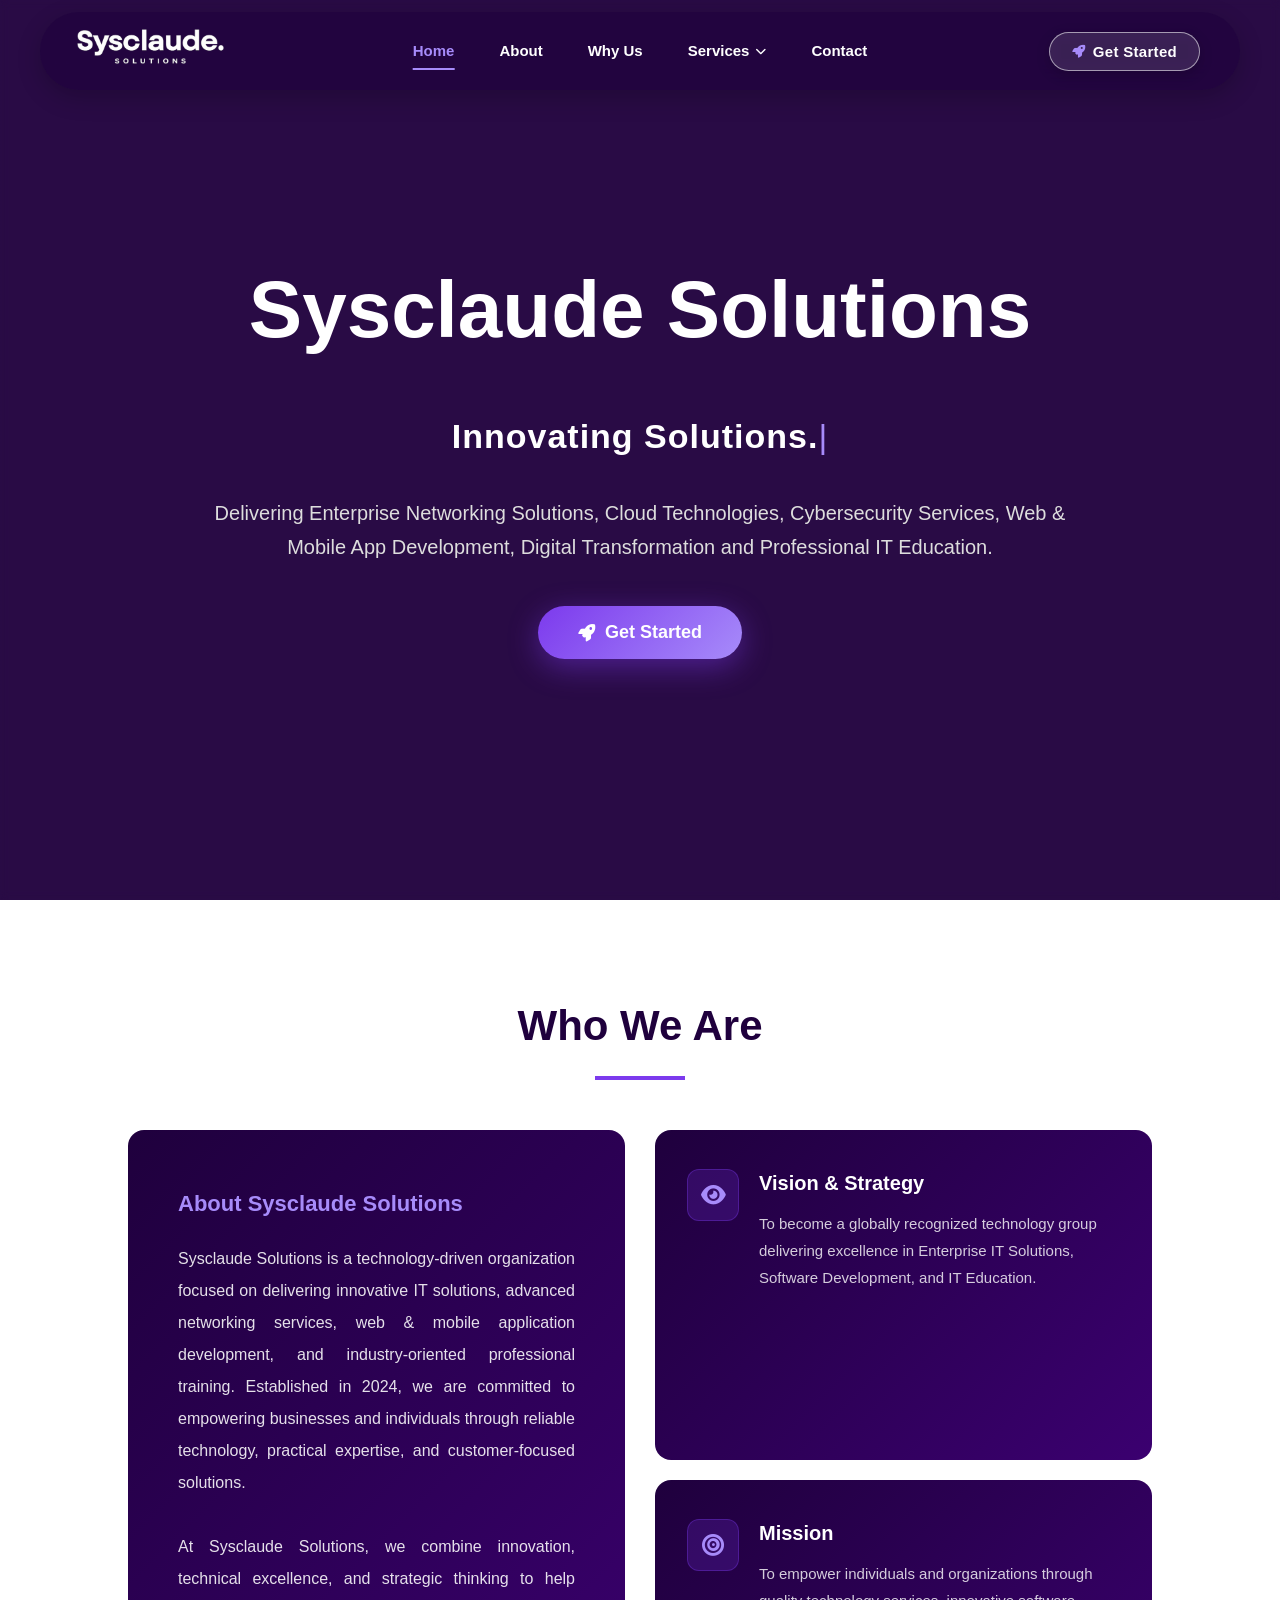
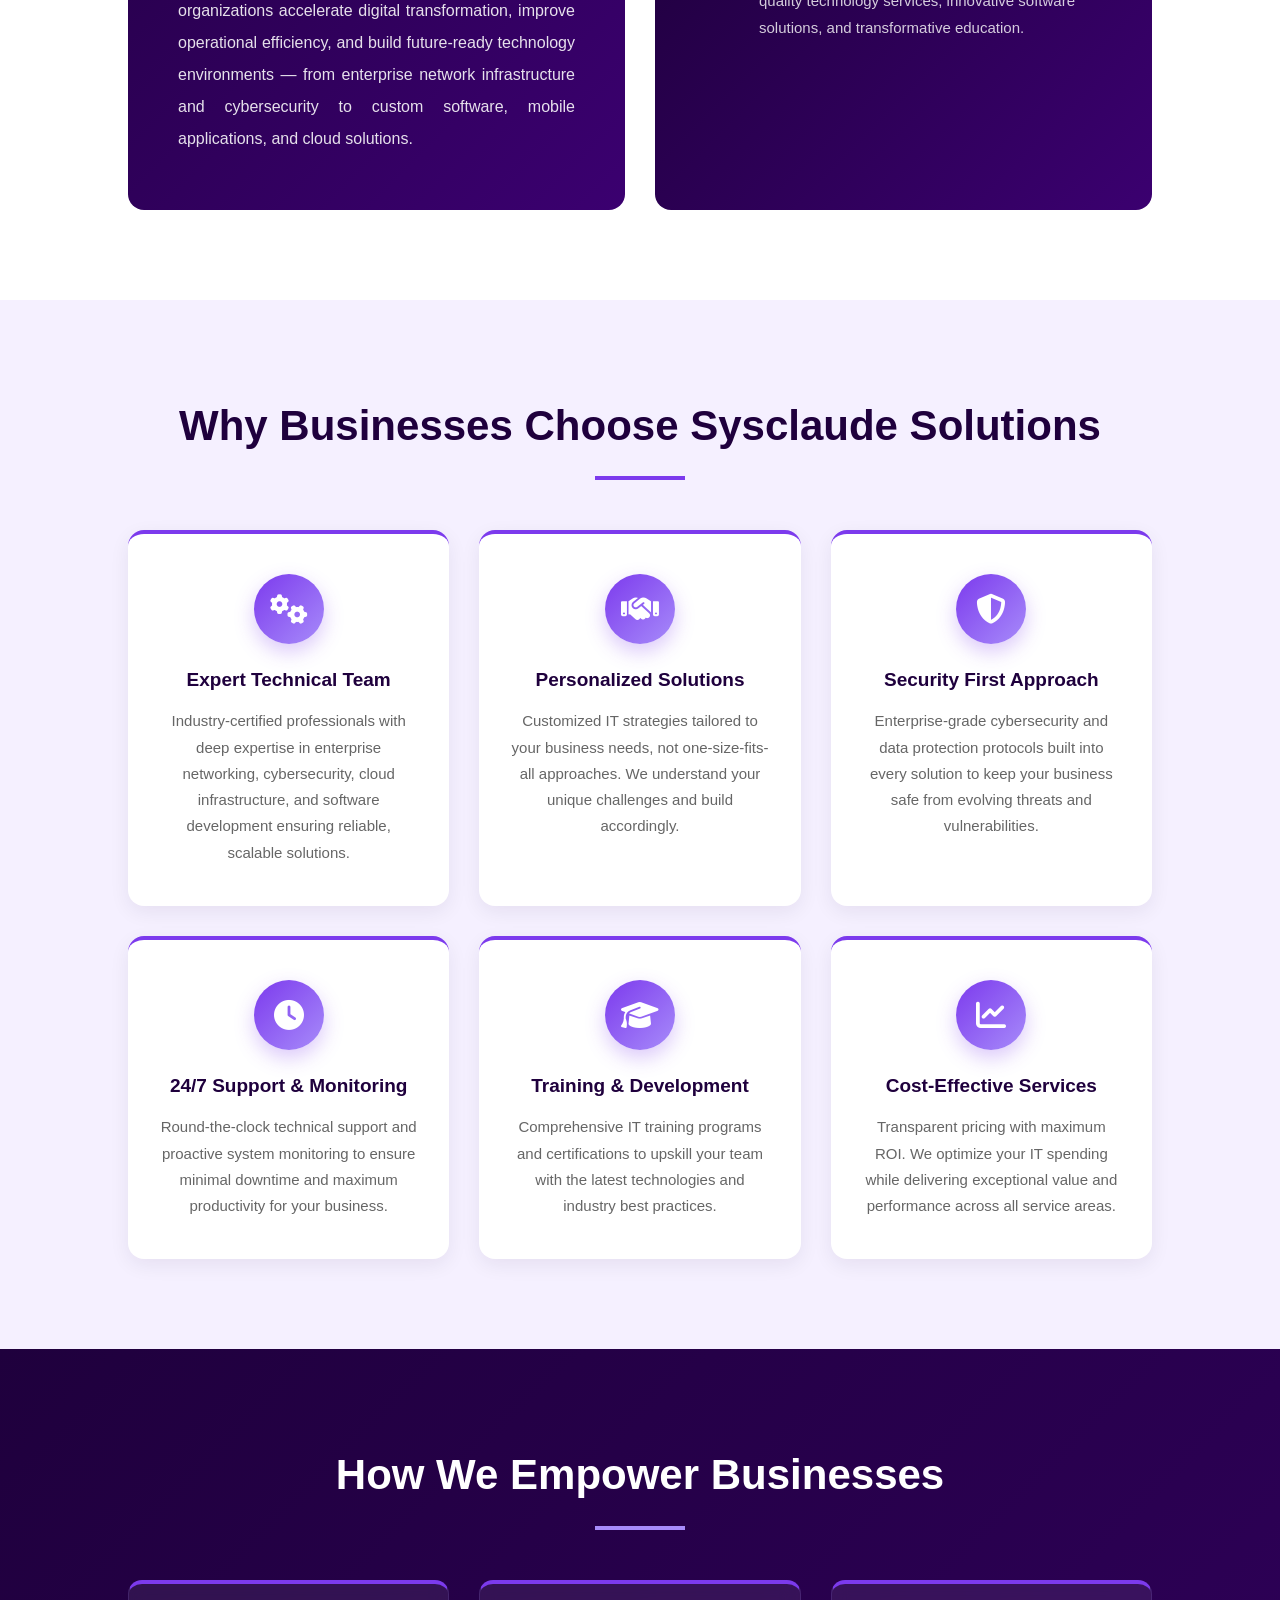
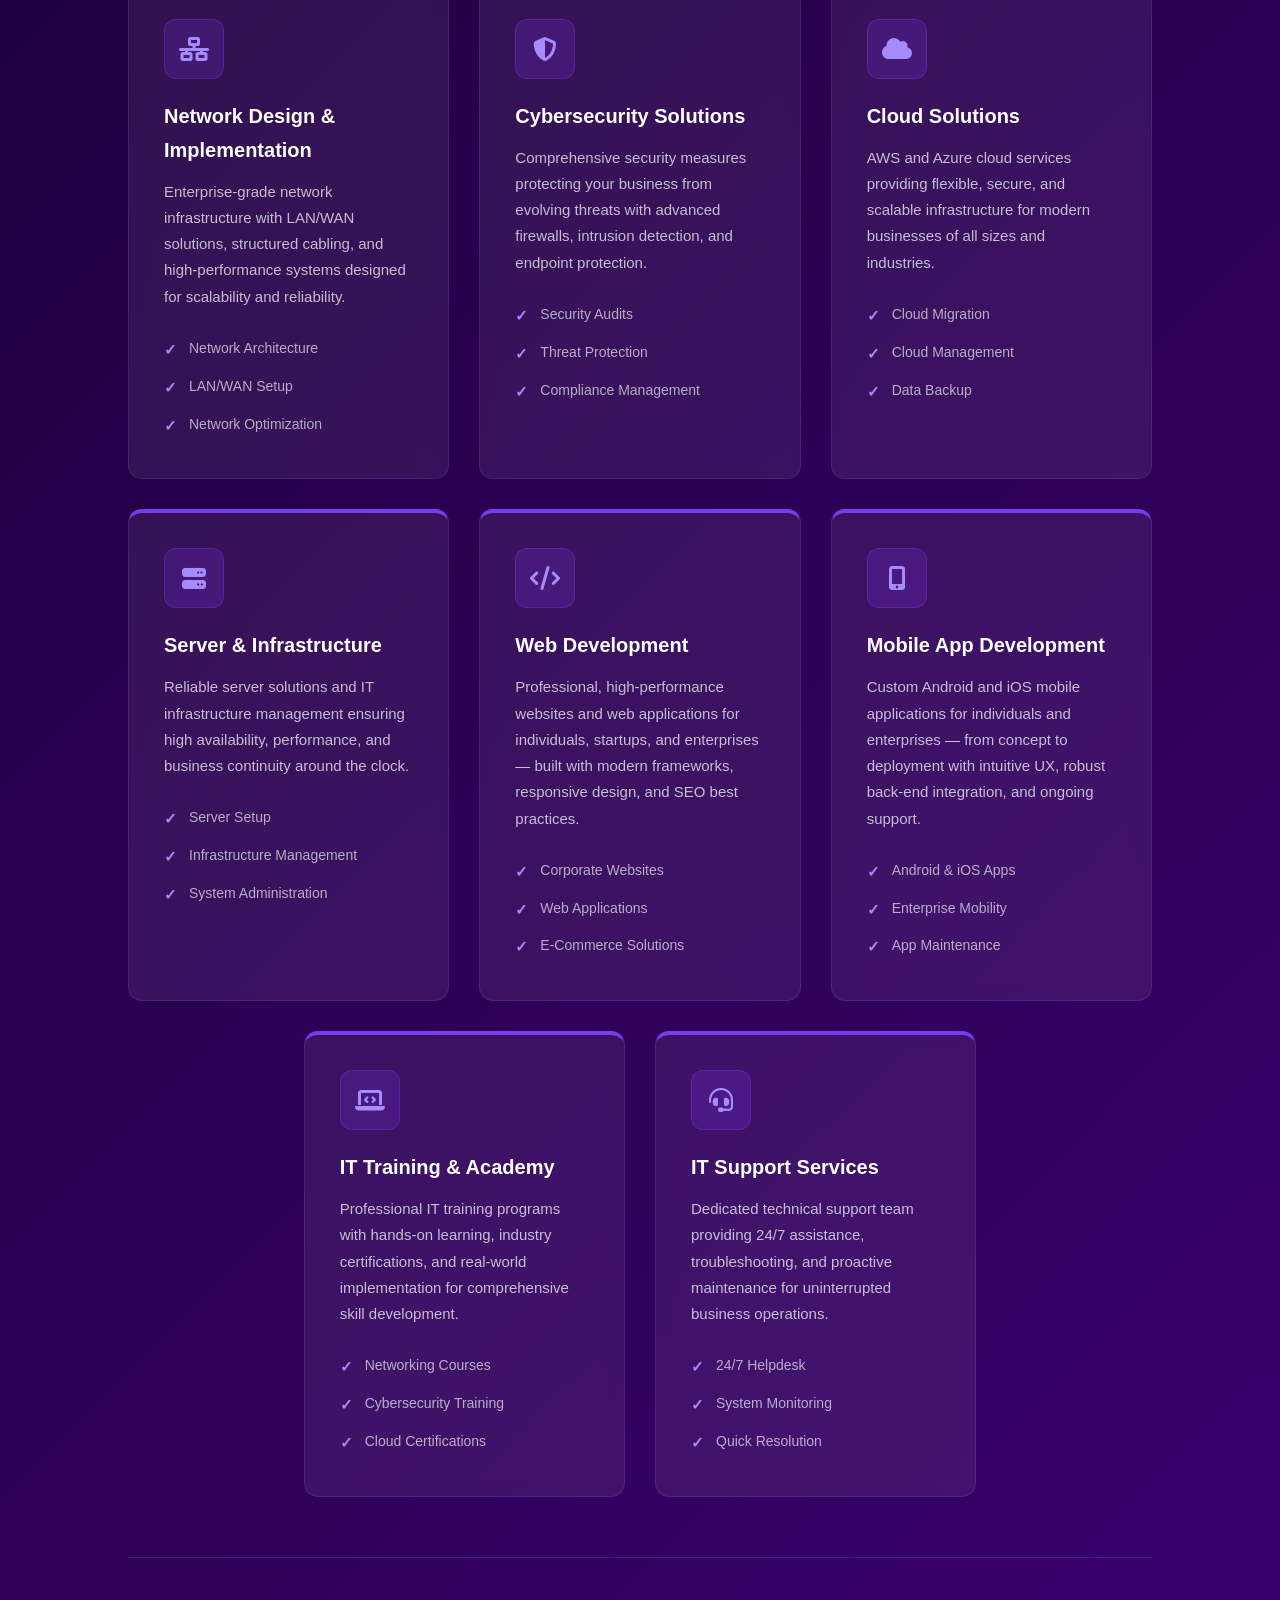
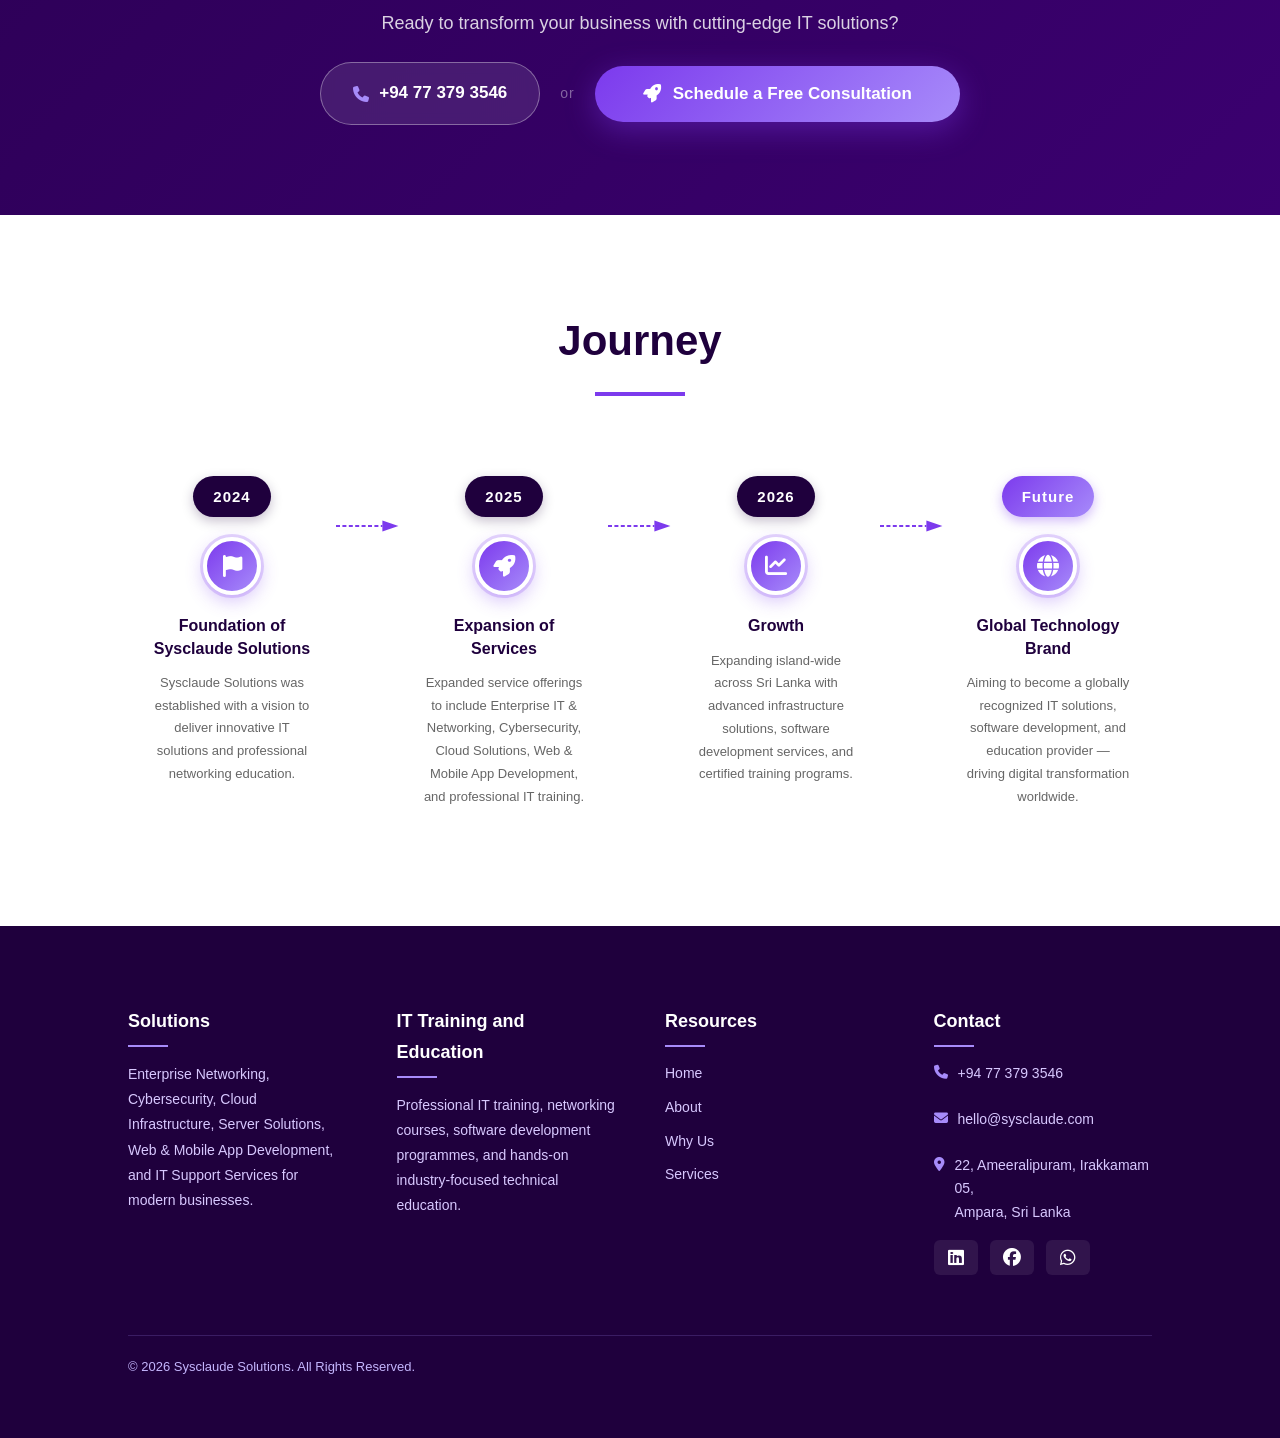
==== index.html @ a4d4eeb6 "Add files via upload" ====
<!DOCTYPE html>
<html lang="en">

<head>
    <title>Sysclaude Solutions | IT Solutions, Networking & Cybersecurity Sri Lanka</title>

    <meta name="description" content="Sysclaude Solutions — Sri Lanka's trusted IT company delivering enterprise networking, cybersecurity, cloud solutions, web & mobile app development, IT infrastructure and professional IT training." />
    <meta name="keywords" content="Sysclaude Solutions, Sysclaude, sysclaude, sysclaude solutions, IT solutions Sri Lanka, networking company Sri Lanka, cybersecurity services Sri Lanka, cloud solutions Sri Lanka, IT training Sri Lanka, web development Sri Lanka, mobile app development Sri Lanka, it support Sri Lanka, Mohammed Azeez Abdul Haathi" />
    <meta name="author" content="Sysclaude Solutions" />
    <meta name="robots" content="index, follow" />
    <link rel="canonical" href="https://www.sysclaude.com/" />

    <!-- Favicon / icons (this is the image shown in Google search & browser tab) -->
    <link rel="icon" type="image/png" sizes="512x512" href="https://www.sysclaude.com/favicon-512.png" />
    <link rel="apple-touch-icon" href="https://www.sysclaude.com/favicon-512.png" />

    <!-- Security headers via meta -->
    <meta http-equiv="X-Content-Type-Options" content="nosniff" />
    <meta http-equiv="Referrer-Policy" content="strict-origin-when-cross-origin" />
    <meta http-equiv="Permissions-Policy" content="camera=(), microphone=(), geolocation=()" />
    <meta http-equiv="Content-Security-Policy" content="default-src 'self'; script-src 'self' 'unsafe-inline' https://cdnjs.cloudflare.com https://cdn.jsdelivr.net https://fonts.googleapis.com; style-src 'self' 'unsafe-inline' https://cdnjs.cloudflare.com https://fonts.googleapis.com https://fonts.gstatic.com; font-src 'self' https://fonts.gstatic.com https://cdnjs.cloudflare.com; img-src 'self' data: https:; media-src 'self'; connect-src 'self' https://api.emailjs.com; " />

    <meta charset="UTF-8">
    <link rel="stylesheet" href="style.css">
    <meta name="viewport" content="width=device-width, initial-scale=1.0">

    <!-- Open Graph / Social sharing -->
    <meta property="og:type" content="website" />
    <meta property="og:url" content="https://www.sysclaude.com/" />
    <meta property="og:title" content="Sysclaude Solutions | IT Solutions, Networking & Cybersecurity" />
    <meta property="og:description" content="Sysclaude Solutions provides enterprise networking, cybersecurity, cloud solutions, web & mobile app development, and professional IT training in Sri Lanka." />
    <meta property="og:image" content="https://www.sysclaude.com/favicon-512.png" />
    <meta property="og:site_name" content="Sysclaude Solutions" />
    <meta property="og:locale" content="en_LK" />

    <!-- Twitter Card -->
    <meta name="twitter:card" content="summary_large_image" />
    <meta name="twitter:title" content="Sysclaude Solutions | IT Solutions Sri Lanka" />
    <meta name="twitter:description" content="Enterprise networking, cybersecurity, cloud, web & mobile app development, and IT training in Sri Lanka." />
    <meta name="twitter:image" content="https://www.sysclaude.com/favicon-512.png" />

    <!-- Structured Data: Organization -->
    <script type="application/ld+json">
    {
        "@context": "https://schema.org",
        "@type": "Organization",
        "name": "Sysclaude Solutions",
        "alternateName": ["Sysclaude", "sysclaude solutions"],
        "url": "https://www.sysclaude.com",
        "logo": "https://www.sysclaude.com/favicon-512.png",
        "description": "Sysclaude Solutions provides enterprise networking, cybersecurity, cloud solutions, web & mobile app development, IT infrastructure and professional IT training in Sri Lanka.",
        "foundingDate": "2024",
        "founder": {
            "@type": "Person",
            "name": "Mohammed Azeez Abdul Haathi",
            "jobTitle": "Founder & Director"
        },
        "address": {
            "@type": "PostalAddress",
            "streetAddress": "22, Ameeralipuram, Irakkamam 05",
            "addressLocality": "Ampara",
            "addressCountry": "LK"
        },
        "contactPoint": {
            "@type": "ContactPoint",
            "telephone": "+94-77-379-3546",
            "contactType": "customer service",
            "availableLanguage": ["English", "Tamil"]
        },
        "sameAs": [
            "https://www.linkedin.com/company/sysclaude-solutions",
            "https://www.facebook.com/sysclaudesolutions"
        ],
        "hasOfferCatalog": {
            "@type": "OfferCatalog",
            "name": "IT Services",
            "itemListElement": [
                {"@type": "Offer", "itemOffered": {"@type": "Service", "name": "Network Design & Implementation"}},
                {"@type": "Offer", "itemOffered": {"@type": "Service", "name": "Cybersecurity Solutions"}},
                {"@type": "Offer", "itemOffered": {"@type": "Service", "name": "Cloud Solutions"}},
                {"@type": "Offer", "itemOffered": {"@type": "Service", "name": "Server & Infrastructure"}},
                {"@type": "Offer", "itemOffered": {"@type": "Service", "name": "Web Development"}},
                {"@type": "Offer", "itemOffered": {"@type": "Service", "name": "Mobile App Development"}},
                {"@type": "Offer", "itemOffered": {"@type": "Service", "name": "IT Training & Academy"}},
                {"@type": "Offer", "itemOffered": {"@type": "Service", "name": "IT Support Services"}}
            ]
        }
    }
    </script>

    <!-- Structured Data: WebSite with SearchAction -->
    <script type="application/ld+json">
    {
        "@context": "https://schema.org",
        "@type": "WebSite",
        "name": "Sysclaude Solutions",
        "url": "https://www.sysclaude.com",
        "potentialAction": {
            "@type": "SearchAction",
            "target": "https://www.sysclaude.com/?s={search_term_string}",
            "query-input": "required name=search_term_string"
        }
    }
    </script>

    <!-- Structured Data: LocalBusiness -->
    <script type="application/ld+json">
    {
        "@context": "https://schema.org",
        "@type": "LocalBusiness",
        "name": "Sysclaude Solutions",
        "url": "https://www.sysclaude.com",
        "telephone": "+94773793546",
        "email": "hello@sysclaude.com",
        "address": {
            "@type": "PostalAddress",
            "streetAddress": "22, Ameeralipuram, Irakkamam 05",
            "addressLocality": "Ampara",
            "addressCountry": "LK"
        },
        "openingHours": "Mo-Su 00:00-24:00",
        "priceRange": "$$"
    }
    </script>

    <!-- Font Awesome -->
    <link rel="stylesheet" href="https://cdnjs.cloudflare.com/ajax/libs/font-awesome/6.5.0/css/all.min.css">

    <!-- Google Fonts -->
    <link href="https://fonts.googleapis.com/css2?family=Montserrat:wght@400;600;700;800&family=DM+Sans:wght@400;500;600;700&display=swap" rel="stylesheet">

    <script defer>

        // ================= TYPING EFFECT =================

        const phrases = [
            "Innovating Solutions.",
            "Empowering Futures."
        ];

        let phraseIndex = 0;
        let charIndex   = 0;
        let isDeleting  = false;

        function typeEffect() {
            const target = document.querySelector(".typing-text");
            if (!target) return;
            const currentPhrase = phrases[phraseIndex];
            if (!isDeleting) {
                target.textContent = currentPhrase.substring(0, charIndex + 1);
                charIndex++;
                if (charIndex === currentPhrase.length) {
                    isDeleting = true;
                    setTimeout(typeEffect, 1800);
                    return;
                }
            } else {
                target.textContent = currentPhrase.substring(0, charIndex - 1);
                charIndex--;
                if (charIndex === 0) {
                    isDeleting = false;
                    phraseIndex = (phraseIndex + 1) % phrases.length;
                    setTimeout(typeEffect, 400);
                    return;
                }
            }
            setTimeout(typeEffect, isDeleting ? 55 : 100);
        }

        window.onload = function() {
            typeEffect();
        };

        // ================= HERO BLUR ON SCROLL =================

        let ticking = false;

        window.addEventListener("scroll", function () {
            if (!ticking) {
                window.requestAnimationFrame(() => {
                    const hero = document.querySelector(".hero");
                    if (!hero) return;
                    if (window.scrollY > 60) {
                        hero.classList.add("scrolled");
                    } else {
                        hero.classList.remove("scrolled");
                    }
                    ticking = false;
                });
                ticking = true;
            }
        });

        // ================= PAUSE VIDEO WHEN TAB INACTIVE =================

        document.addEventListener("visibilitychange", () => {
            const video = document.querySelector(".hero-video");
            if (!video) return;
            if (document.hidden) { video.pause(); } else { video.play(); }
        });

        // ================= SCROLL SPY (ACTIVE NAV) =================

        function updateActiveNav() {
            const sections = document.querySelectorAll("section[id]");
            const navLinks = document.querySelectorAll(".nav-center a[href^='#']");
            let scrollPosition = window.scrollY + 150;
            sections.forEach(section => {
                const top    = section.offsetTop;
                const height = section.offsetHeight;
                const id     = section.getAttribute("id");
                if (scrollPosition >= top && scrollPosition < top + height) {
                    navLinks.forEach(link => {
                        link.classList.remove("active");
                        if (link.getAttribute("href") === "#" + id) {
                            link.classList.add("active");
                        }
                    });
                }
            });
        }

        window.addEventListener("scroll", updateActiveNav);
        window.addEventListener("load",   updateActiveNav);

        // ================= SCROLL PROGRESS BAR =================

        window.addEventListener("scroll", () => {
            const scrollTop     = window.scrollY;
            const docHeight     = document.documentElement.scrollHeight - window.innerHeight;
            const scrollPercent = (scrollTop / docHeight) * 100;
            const bar = document.getElementById("scroll-progress");
            if (bar) bar.style.width = scrollPercent + "%";
        });

        // ================= BACK TO TOP BUTTON =================

        window.addEventListener("scroll", () => {
            const btn = document.getElementById("backToTopBtn");
            if (!btn) return;
            if (window.scrollY > 400) {
                btn.classList.add("visible");
            } else {
                btn.classList.remove("visible");
            }
        });

        function scrollToTop() {
            const home = document.getElementById("home");
            if (home) {
                home.scrollIntoView({ behavior: "smooth", block: "start" });
            } else {
                window.scrollTo({ top: 0, behavior: "smooth" });
            }
        }

        // ================= SCROLL ANIMATIONS =================

        document.addEventListener("DOMContentLoaded", () => {
            const observer = new IntersectionObserver((entries, obs) => {
                entries.forEach(entry => {
                    const el = entry.target;
                    if (entry.isIntersecting) {
                        el.classList.add("show");
                        obs.unobserve(el);
                    }
                });
            }, { threshold: 0.15 });

            document.querySelectorAll(
                "#about h2, .about-left, .vision-box, #why-choose h2, .why-card, #timeline h2, .timeline-item, #services h2, .service-card, .journey-card, .journey-arrow"
            ).forEach(el => observer.observe(el));
        });

        // ================= DYNAMIC SERVICES (from services.json) =================
        // All services live in ONE file: services.json. This script reads that file
        // and builds BOTH the navigation "Services" dropdown and the cards in the
        // Services section. To add, edit, or remove a service, change services.json
        // (or use the /admin dashboard) — you never need to edit this page again.

        function buildServiceCard(service) {
            const card = document.createElement("div");
            card.className = "service-card";

            const iconWrap = document.createElement("div");
            iconWrap.className = "service-icon";
            const icon = document.createElement("i");
            icon.className = service.icon || "fas fa-cog";
            iconWrap.appendChild(icon);

            const h3 = document.createElement("h3");
            h3.textContent = service.title || "";

            const p = document.createElement("p");
            p.textContent = service.description || "";

            const ul = document.createElement("ul");
            (service.bullets || []).forEach(function (b) {
                const li = document.createElement("li");
                li.textContent = b;
                ul.appendChild(li);
            });

            card.appendChild(iconWrap);
            card.appendChild(h3);
            card.appendChild(p);
            card.appendChild(ul);
            return card;
        }

        function buildDropdownItem(service) {
            const a = document.createElement("a");
            a.href = "#services";
            a.className = "dropdown-item";

            const icon = document.createElement("i");
            icon.className = service.icon || "fas fa-cog";

            a.appendChild(icon);
            a.appendChild(document.createTextNode(" " + (service.title || "")));
            return a;
        }

        // Reveal the dynamically-created service cards on scroll (same effect as the
        // rest of the site). A dedicated observer is used because these cards are
        // created after the page's initial DOMContentLoaded observer has already run.
        function revealServiceCards(cards) {
            const observer = new IntersectionObserver(function (entries, obs) {
                entries.forEach(function (entry) {
                    if (entry.isIntersecting) {
                        entry.target.classList.add("show");
                        obs.unobserve(entry.target);
                    }
                });
            }, { threshold: 0.15 });
            cards.forEach(function (c) { observer.observe(c); });
        }

        async function loadServices() {
            const container = document.getElementById("servicesContainer");
            const dropdown  = document.getElementById("servicesDropdown");

            try {
                const res = await fetch("services.json", { cache: "no-cache" });
                if (!res.ok) throw new Error("HTTP " + res.status);

                const data = await res.json();
                // Accept either a bare array or an object of the form
                // { "services": [...] } (the shape the dashboard manages).
                const services = Array.isArray(data)
                    ? data
                    : (data && Array.isArray(data.services) ? data.services : []);
                if (!services.length) return;

                if (container) {
                    container.innerHTML = "";
                    const cards = [];
                    services.forEach(function (s) {
                        const card = buildServiceCard(s);
                        container.appendChild(card);
                        cards.push(card);
                    });
                    revealServiceCards(cards);
                }

                if (dropdown) {
                    dropdown.innerHTML = "";
                    services.forEach(function (s) {
                        dropdown.appendChild(buildDropdownItem(s));
                    });
                }
            } catch (e) {
                console.error("Could not load services.json:", e);
            }
        }

        if (document.readyState === "loading") {
            document.addEventListener("DOMContentLoaded", loadServices);
        } else {
            loadServices();
        }

        // ================= MOBILE MENU =================

        function toggleMenu() {
            const menu = document.getElementById("mobileNav");
            if (menu) {
                // Just open/close the menu. The "Get Started" button is no longer
                // moved into the hamburger menu, so it does not appear there.
                menu.classList.toggle("mobile-open");
            }
        }

        // ================= JUMP TO SECTION ON NAV LINK CLICK (MOBILE) =================
        // Attaches a click listener to every hamburger-menu in-page (#) link.

        // Absolute distance of an element from the top of the document.
        // Uses offsetTop accumulation, which does NOT depend on the current
        // scroll position. (Reading getBoundingClientRect()/pageYOffset was
        // unreliable in the mobile webview — pageYOffset reported 0 when scrolled,
        // which made every jump collapse to the Home section.)
        function getDocumentTop(el) {
            let top = 0;
            while (el) {
                top += el.offsetTop;
                el = el.offsetParent;
            }
            return top;
        }

        function initMobileNav() {
            const menu = document.getElementById("mobileNav");
            if (!menu) return;

            const anchors = menu.querySelectorAll("a[href^='#']");

            anchors.forEach(function (link) {
                link.addEventListener("click", function (e) {
                    const href = link.getAttribute("href");
                    if (!href || href === "#" || href.charAt(0) !== "#") return;
                    if (window.innerWidth > 768) return;

                    const targetEl = document.getElementById(href.slice(1));
                    if (!targetEl) return;

                    e.preventDefault();

                    // Close the hamburger menu
                    menu.classList.remove("mobile-open");

                    // Absolute position of the section, offset for the fixed header.
                    const headerEl = document.querySelector("header");
                    const offset   = (headerEl ? headerEl.offsetHeight : 80) + 12;
                    const y = Math.max(0, getDocumentTop(targetEl) - offset);

                    // Jump DIRECTLY to the section — no scroll animation.
                    // Assigning .scrollTop is an instant property write that is NOT
                    // affected by the global "scroll-behavior: smooth" rule. We set
                    // it on every possible scroll root so it works no matter which
                    // element the webview treats as the page scroller.
                    if (document.scrollingElement) { document.scrollingElement.scrollTop = y; }
                    document.documentElement.scrollTop = y;
                    document.body.scrollTop = y;
                });
            });
        }

        if (document.readyState === "loading") {
            document.addEventListener("DOMContentLoaded", initMobileNav);
        } else {
            initMobileNav();
        }

        // ================= JUMP TO SECTION FROM FOOTER "RESOURCES" LINKS (MOBILE) =================
        // Separate, self-contained handler for the contact-section Resources links
        // (Home / About / Why Us / Services). Uses the same reliable direct-jump as
        // the hamburger menu so all four work in the mobile webview. Does NOT touch
        // the hamburger menu logic. Only the in-page (#) links inside #contact are
        // affected — the phone, email and social links use tel:/mailto:/https: and
        // are left alone. Desktop keeps its native behavior.

        function initFooterNav() {
            const links = document.querySelectorAll("#contact a[href^='#']");

            links.forEach(function (link) {
                link.addEventListener("click", function (e) {
                    const href = link.getAttribute("href");
                    if (!href || href === "#" || href.charAt(0) !== "#") return;
                    if (window.innerWidth > 768) return;

                    const targetEl = document.getElementById(href.slice(1));
                    if (!targetEl) return;

                    e.preventDefault();

                    const headerEl = document.querySelector("header");
                    const offset   = (headerEl ? headerEl.offsetHeight : 80) + 12;
                    const y = Math.max(0, getDocumentTop(targetEl) - offset);

                    if (document.scrollingElement) { document.scrollingElement.scrollTop = y; }
                    document.documentElement.scrollTop = y;
                    document.body.scrollTop = y;
                });
            });
        }

        if (document.readyState === "loading") {
            document.addEventListener("DOMContentLoaded", initFooterNav);
        } else {
            initFooterNav();
        }

        // ================= BASIC CONTENT PROTECTION =================

        document.addEventListener("contextmenu", function (e) { e.preventDefault(); });
        document.addEventListener("dragstart",   function (e) { e.preventDefault(); });

        document.addEventListener("keydown", function (e) {
            if (e.ctrlKey && (e.key === "u" || e.key === "s" || e.key === "p")) {
                e.preventDefault();
            }
            if (e.key === "F12") { e.preventDefault(); }
        });

        // ================= GET STARTED =================

        function openGetStarted() {
            window.location.href = "consultation.html";
        }

    </script>

</head>

<body>

    <div id="scroll-progress"></div>

    <!-- BACK TO TOP BUTTON -->
    <button id="backToTopBtn" class="back-to-top" onclick="scrollToTop()" aria-label="Back to top">
        <i class="fas fa-chevron-up"></i>
    </button>

    <header>
        <div class="header-inner">
            <!-- LOGO -->
            <div class="brand">
                <a href="#home">
                    <img src="sysclaude-logo.png" alt="Sysclaude Solutions Logo" class="company-logo">
                </a>
            </div>

            <!-- MOBILE MENU BUTTON -->
            <button class="menu-toggle" onclick="toggleMenu()" aria-label="Open navigation menu">
                <i class="fas fa-bars"></i>
            </button>

            <!-- NAVIGATION -->
            <nav class="nav-center" id="mobileNav" aria-label="Main navigation">
                <a href="#home">Home</a>
                <a href="#about">About</a>
                <a href="#why-choose">Why Us</a>
                <!-- SERVICES NAV ITEM WITH DROPDOWN -->
                <div class="nav-services-wrapper">
                    <a href="#services" class="nav-services-link">
                        Services <i class="fas fa-chevron-down nav-services-chevron"></i>
                    </a>
                    <div class="services-dropdown" id="servicesDropdown">
                        <!-- Service links are generated automatically from services.json -->
                    </div>
                </div>
                <a href="#contact">Contact</a>
            </nav>

            <!-- DESKTOP GET STARTED BUTTON -->
            <div class="nav-right">
                <button class="get-started-cta" onclick="openGetStarted()">
                    <i class="fas fa-rocket"></i>
                    Get Started
                </button>
            </div>
        </div>
    </header>

    <!-- HERO -->
    <section id="home" class="hero">
        <video autoplay muted loop playsinline preload="auto" class="hero-video" aria-hidden="true">
            <source src="Home-BG-Video.mp4" type="video/mp4">
        </video>

        <div class="hero-content">
            <h1>
                <span class="brand-title">Sysclaude Solutions</span>
            </h1>

            <h2 class="tagline">
                <span class="typing-text"></span>
            </h2>

            <p>
                Delivering Enterprise Networking Solutions, Cloud Technologies, Cybersecurity Services,
                Web &amp; Mobile App Development, Digital Transformation and Professional IT Education.
            </p>

            <button class="hero-get-started-btn" onclick="openGetStarted()">
                <i class="fas fa-rocket"></i>
                Get Started
                <span class="btn-shine"></span>
            </button>
        </div>
    </section>

    <!-- ABOUT + VISION/MISSION -->
    <section id="about">
        <h2>Who We Are</h2>

        <div class="about-vision-grid">
            <!-- LEFT: About -->
            <div class="about-left">
                <h3>About Sysclaude Solutions</h3>
                <p>
                    Sysclaude Solutions is a technology-driven organization focused on delivering innovative IT solutions, advanced networking services, web &amp; mobile application development, and industry-oriented professional training. Established in 2024, we are committed to empowering businesses and individuals through reliable technology, practical expertise, and customer-focused solutions.
                    <br><br>
                    At Sysclaude Solutions, we combine innovation, technical excellence, and strategic thinking to help organizations accelerate digital transformation, improve operational efficiency, and build future-ready technology environments — from enterprise network infrastructure and cybersecurity to custom software, mobile applications, and cloud solutions.
                </p>
            </div>

            <!-- RIGHT: Vision & Mission -->
            <div class="about-vision-right">
                <div class="vision-box">
                    <div class="vision-box-icon">
                        <i class="fas fa-eye"></i>
                    </div>
                    <div class="vision-box-text">
                        <h3>Vision &amp; Strategy</h3>
                        <p>To become a globally recognized technology group delivering excellence in Enterprise IT Solutions, Software Development, and IT Education.</p>
                    </div>
                </div>

                <div class="vision-box">
                    <div class="vision-box-icon">
                        <i class="fas fa-bullseye"></i>
                    </div>
                    <div class="vision-box-text">
                        <h3>Mission</h3>
                        <p>To empower individuals and organizations through quality technology services, innovative software solutions, and transformative education.</p>
                    </div>
                </div>
            </div>
        </div>
    </section>

    <!-- WHY CHOOSE US -->
    <section id="why-choose">
        <h2>Why Businesses Choose Sysclaude Solutions</h2>

        <div class="why-grid">
            <div class="why-card">
                <div class="why-icon"><i class="fas fa-cogs"></i></div>
                <h3>Expert Technical Team</h3>
                <p>Industry-certified professionals with deep expertise in enterprise networking, cybersecurity, cloud infrastructure, and software development ensuring reliable, scalable solutions.</p>
            </div>

            <div class="why-card">
                <div class="why-icon"><i class="fas fa-handshake"></i></div>
                <h3>Personalized Solutions</h3>
                <p>Customized IT strategies tailored to your business needs, not one-size-fits-all approaches. We understand your unique challenges and build accordingly.</p>
            </div>

            <div class="why-card">
                <div class="why-icon"><i class="fas fa-shield-alt"></i></div>
                <h3>Security First Approach</h3>
                <p>Enterprise-grade cybersecurity and data protection protocols built into every solution to keep your business safe from evolving threats and vulnerabilities.</p>
            </div>

            <div class="why-card">
                <div class="why-icon"><i class="fas fa-clock"></i></div>
                <h3>24/7 Support &amp; Monitoring</h3>
                <p>Round-the-clock technical support and proactive system monitoring to ensure minimal downtime and maximum productivity for your business.</p>
            </div>

            <div class="why-card">
                <div class="why-icon"><i class="fas fa-graduation-cap"></i></div>
                <h3>Training &amp; Development</h3>
                <p>Comprehensive IT training programs and certifications to upskill your team with the latest technologies and industry best practices.</p>
            </div>

            <div class="why-card">
                <div class="why-icon"><i class="fas fa-chart-line"></i></div>
                <h3>Cost-Effective Services</h3>
                <p>Transparent pricing with maximum ROI. We optimize your IT spending while delivering exceptional value and performance across all service areas.</p>
            </div>
        </div>
    </section>

    <!-- SERVICES -->
    <section id="services">
        <h2>How We Empower Businesses</h2>

        <!-- Service cards are generated automatically from services.json -->
        <div class="services-container" id="servicesContainer"></div>

        <div class="services-cta-wrap">
            <p class="services-cta-text">Ready to transform your business with cutting-edge IT solutions?</p>
            <div class="services-cta-contact">
                <a href="tel:+94773793546" class="services-phone-link">
                    <i class="fas fa-phone"></i>
                    +94 77 379 3546
                </a>
                <span class="services-cta-divider">or</span>
                <button class="services-get-started-btn" onclick="openGetStarted()">
                    <i class="fas fa-rocket"></i>
                    Schedule a Free Consultation
                </button>
            </div>
        </div>
    </section>

    <!-- JOURNEY / TIMELINE -->
    <section id="timeline">
        <h2>Journey</h2>

        <div class="journey-wrapper">
            <div class="journey-grid">
                <div class="journey-card" data-year="2024">
                    <div class="journey-year-badge">2024</div>
                    <div class="journey-icon"><i class="fas fa-flag"></i></div>
                    <h3>Foundation of Sysclaude Solutions</h3>
                    <p>Sysclaude Solutions was established with a vision to deliver innovative IT solutions and professional networking education.</p>
                </div>

                <div class="journey-arrow">
                    <svg viewBox="0 0 80 24" xmlns="http://www.w3.org/2000/svg" preserveAspectRatio="xMidYMid meet">
                        <line x1="0" y1="12" x2="58" y2="12" stroke="#7c3aed" stroke-width="2.5" stroke-dasharray="5,3"/>
                        <polygon points="58,5 78,12 58,19" fill="#7c3aed"/>
                    </svg>
                </div>

                <div class="journey-card" data-year="2025">
                    <div class="journey-year-badge">2025</div>
                    <div class="journey-icon"><i class="fas fa-rocket"></i></div>
                    <h3>Expansion of Services</h3>
                    <p>Expanded service offerings to include Enterprise IT &amp; Networking, Cybersecurity, Cloud Solutions, Web &amp; Mobile App Development, and professional IT training.</p>
                </div>

                <div class="journey-arrow">
                    <svg viewBox="0 0 80 24" xmlns="http://www.w3.org/2000/svg" preserveAspectRatio="xMidYMid meet">
                        <line x1="0" y1="12" x2="58" y2="12" stroke="#7c3aed" stroke-width="2.5" stroke-dasharray="5,3"/>
                        <polygon points="58,5 78,12 58,19" fill="#7c3aed"/>
                    </svg>
                </div>

                <div class="journey-card" data-year="2026">
                    <div class="journey-year-badge">2026</div>
                    <div class="journey-icon"><i class="fas fa-chart-line"></i></div>
                    <h3>Growth</h3>
                    <p>Expanding island-wide across Sri Lanka with advanced infrastructure solutions, software development services, and certified training programs.</p>
                </div>

                <div class="journey-arrow">
                    <svg viewBox="0 0 80 24" xmlns="http://www.w3.org/2000/svg" preserveAspectRatio="xMidYMid meet">
                        <line x1="0" y1="12" x2="58" y2="12" stroke="#7c3aed" stroke-width="2.5" stroke-dasharray="5,3"/>
                        <polygon points="58,5 78,12 58,19" fill="#7c3aed"/>
                    </svg>
                </div>

                <div class="journey-card" data-year="future">
                    <div class="journey-year-badge future">Future</div>
                    <div class="journey-icon"><i class="fas fa-globe"></i></div>
                    <h3>Global Technology Brand</h3>
                    <p>Aiming to become a globally recognized IT solutions, software development, and education provider — driving digital transformation worldwide.</p>
                </div>
            </div>
        </div>
    </section>

    <!-- CONTACT -->
    <section id="contact">
        <div class="contact-grid">
            <div class="contact-col">
                <h3>Solutions</h3>
                <p>
                    Enterprise Networking, Cybersecurity, Cloud Infrastructure,
                    Server Solutions, Web &amp; Mobile App Development, and IT Support Services for modern businesses.
                </p>
            </div>

            <div class="contact-col">
                <h3>IT Training and Education</h3>
                <p>
                    Professional IT training, networking courses, software development programmes, and hands-on industry-focused technical education.
                </p>
            </div>

            <div class="contact-col">
                <h3>Resources</h3>
                <a href="#home">Home</a>
                <a href="#about">About</a>
                <a href="#why-choose">Why Us</a>
                <a href="#services">Services</a>
            </div>

            <div class="contact-col">
                <h3>Contact</h3>

                <div class="contact-item">
                    <i class="fas fa-phone"></i>
                    <a href="tel:+94773793546">+94 77 379 3546</a>
                </div>

                <div class="contact-item">
                    <i class="fas fa-envelope"></i>
                    <a href="mailto:hello@sysclaude.com">hello@sysclaude.com</a>
                </div>

                <div class="contact-item">
                    <i class="fas fa-location-dot"></i>
                    <span>22, Ameeralipuram, Irakkamam 05, <br> Ampara, Sri Lanka</span>
                </div>

                <div class="social-icons">
                    <a href="https://www.linkedin.com/company/sysclaude-solutions" target="_blank" rel="noopener noreferrer" aria-label="LinkedIn">
                        <i class="fab fa-linkedin"></i>
                    </a>
                    <a href="https://www.facebook.com/sysclaudesolutions" target="_blank" rel="noopener noreferrer" aria-label="Facebook">
                        <i class="fab fa-facebook"></i>
                    </a>
                    <a href="https://wa.me/94773793546" target="_blank" rel="noopener noreferrer" aria-label="WhatsApp">
                        <i class="fab fa-whatsapp"></i>
                    </a>
                </div>
            </div>
        </div>

        <div class="footer-bottom">
            <p>© 2026 Sysclaude Solutions. All Rights Reserved.</p>
            <div></div>
        </div>
    </section>

</body>

</html>
---- style.css ----
/* ================= COLOR VARIABLES ================= */
:root {
    --brand-deep:    #1f003d;
    --brand-mid:     #3b0070;
    --brand-accent:  #7c3aed;
    --brand-light:   #a78bfa;
    --brand-pale:    #ede9fe;
    --white:         #ffffff;
    --text-dark:     #1a0a2e;
    --text-muted:    #6b5f7a;
}

*{
    margin:0;
    padding:0;
    box-sizing:border-box;
    scroll-behavior:smooth;
}

body{
    font-family:'Segoe UI',sans-serif;
    background:#ffffff;
    color:#333;
    line-height:1.7;
}

html, body{
    height:100%;
}

/* ================= HEADER ================= */

header{
    position: fixed;
    top: 0;
    left: 0;
    width: 100%;
    display: flex;
    justify-content: center;
    padding: 12px 40px;
    background: transparent;
    box-shadow: none;
    z-index: 999;
}

.header-inner{
    width: 100%;
    max-width: 1400px;
    display: flex;
    align-items: center;
    justify-content: space-between;
    padding: 8px 25px;
    border-radius: 60px;
    background: rgba(31, 0, 61, 0.60);
    backdrop-filter: blur(12px);
    -webkit-backdrop-filter: blur(12px);
    box-shadow: 0 8px 25px rgba(0,0,0,0.20);
    position: relative;
}

.consultation-page header{
    background: transparent;
}

.consultation-page .header-inner{
    background: rgba(31, 0, 61, 0.92);
}

.company-logo{
    height: 54px;
    width: auto;
    transition: transform 0.3s ease;
}

.company-logo:hover{
    transform: scale(1.08);
}

/* Remove the blue tap-highlight box / focus outline on the logo and hamburger
   icon when tapped. The zoom (:active) effect is kept. */
.brand a,
.company-logo,
.menu-toggle{
    -webkit-tap-highlight-color: transparent;
    -webkit-touch-callout: none;
}

.brand a:focus,
.brand a:focus-visible,
.menu-toggle:focus,
.menu-toggle:focus-visible{
    outline: none;
}

.nav-center{
    position: absolute;
    left: 50%;
    transform: translateX(-50%);
    display: flex;
    align-items: center;
    gap: 45px;
}

.nav-right{
    margin-left: auto;
    padding-right: 15px;
}

.nav-center a,
.nav-right a{
    color: white;
    text-decoration: none;
    font-weight: 600;
    font-size: 15px;
    position: relative;
    transition: all 0.3s ease;
}

.nav-center a:hover,
.nav-right a:hover{
    color: var(--brand-light);
    transform: scale(1.15);
}

.nav-center a::after,
.nav-right a::after{
    content:'';
    position:absolute;
    left:0;
    bottom:-6px;
    width:0%;
    height:2px;
    background: var(--brand-light);
    transition:0.3s ease;
}

.nav-center a:hover::after,
.nav-right a:hover::after{
    width:100%;
}

/* ================= GET STARTED BUTTON (HEADER) ================= */

.get-started-cta{
    display: flex;
    align-items: center;
    gap: 8px;
    padding: 10px 22px;
    background: rgba(255, 255, 255, 0.12);
    color: #ffffff;
    border: 1.5px solid rgba(255, 255, 255, 0.55);
    border-radius: 30px;
    font-weight: 700;
    font-size: 15px;
    cursor: pointer;
    box-shadow: 0 4px 14px rgba(0, 0, 0, 0.18);
    transition: all 0.3s ease;
    font-family: inherit;
    position: relative;
    overflow: hidden;
    backdrop-filter: blur(6px);
    -webkit-backdrop-filter: blur(6px);
    letter-spacing: 0.3px;
}

.get-started-cta i{
    font-size: 13px;
    color: var(--brand-light);
    transition: color 0.3s ease;
}

.get-started-cta:hover{
    background: rgba(255, 255, 255, 0.22);
    border-color: rgba(255, 255, 255, 0.9);
    transform: translateY(-2px);
    box-shadow: 0 8px 22px rgba(0, 0, 0, 0.25);
    color: #ffffff;
}

.get-started-cta:hover i{
    color: #c4b5fd;
}

/* ================= SERVICES DROPDOWN (DESKTOP) ================= */

.nav-services-wrapper{
    position: relative;
    display: flex;
    align-items: center;
}

.nav-services-link{
    display: flex;
    align-items: center;
    gap: 6px;
    cursor: pointer;
}

.nav-services-chevron{
    font-size: 11px;
    transition: transform 0.3s ease;
    color: white;
}

.nav-services-wrapper:hover .nav-services-chevron{
    transform: rotate(180deg);
    color: var(--brand-light);
}

.services-dropdown{
    position: absolute;
    top: calc(100% + 8px);
    left: 50%;
    transform: translateX(-50%) translateY(-8px);
    background: rgba(15, 0, 35, 0.97);
    backdrop-filter: blur(16px);
    -webkit-backdrop-filter: blur(16px);
    border-radius: 16px;
    padding: 10px 8px;
    min-width: 260px;
    box-shadow: 0 20px 50px rgba(0,0,0,0.4);
    border: 1px solid rgba(167,139,250,0.15);
    opacity: 0;
    visibility: hidden;
    pointer-events: none;
    transition: opacity 0.22s ease, transform 0.22s ease, visibility 0.22s ease;
    z-index: 1000;
}

.nav-services-wrapper::after{
    content: '';
    position: absolute;
    top: 100%;
    left: -20px;
    right: -20px;
    height: 20px;
    background: transparent;
    display: block;
}

.services-dropdown::before{
    content: '';
    position: absolute;
    top: -7px;
    left: 50%;
    transform: translateX(-50%);
    width: 0;
    height: 0;
    border-left: 7px solid transparent;
    border-right: 7px solid transparent;
    border-bottom: 7px solid rgba(15, 0, 35, 0.97);
}

.nav-services-wrapper:hover .services-dropdown{
    opacity: 1;
    visibility: visible;
    pointer-events: auto;
    transform: translateX(-50%) translateY(0);
}

.dropdown-item{
    display: flex !important;
    align-items: center;
    gap: 12px;
    padding: 11px 16px !important;
    color: rgba(255,255,255,0.85) !important;
    text-decoration: none;
    font-size: 14px !important;
    font-weight: 500 !important;
    border-radius: 10px;
    transition: all 0.2s ease !important;
    white-space: nowrap;
    transform: none !important;
}

.dropdown-item i{
    width: 18px;
    text-align: center;
    color: var(--brand-accent);
    font-size: 15px;
    flex-shrink: 0;
}

.dropdown-item:hover{
    background: rgba(124, 58, 237, 0.18) !important;
    color: var(--brand-light) !important;
    transform: translateX(4px) !important;
}

.dropdown-item:hover i{
    color: var(--brand-light);
}

.dropdown-item::after{
    display: none !important;
}

@media (max-width: 768px) {
    .nav-services-wrapper{
        width: 100%;
        justify-content: center;
        flex-direction: column;
    }
    .services-dropdown{
        display: none !important;
    }
    .nav-services-chevron{
        display: none;
    }
    .nav-services-link{
        justify-content: center;
        width: 100%;
    }
}

/* ================= HERO ================= */

.hero{
    position:relative;
    overflow:hidden;
    min-height:100vh;
    height:100vh;
    display:flex;
    flex-direction:column;
    justify-content:center;
    align-items:center;
    text-align:center;
    background: linear-gradient(rgba(31,0,61,0.90), rgba(31,0,61,0.90));
    color:white;
    padding:50px;
}

.hero-content{
    display:flex;
    flex-direction:column;
    align-items:center;
    gap:10px;
    position:relative;
    z-index:2;
}

.hero h1{
    font-size:80px;
    color:white;
}

.brand-title{
    color: #ffffff;
    font-weight:900;
}

.tagline{
    font-size: 34px;
    font-weight: 800;
    color: #ffffff;
    font-family: 'Montserrat', sans-serif;
    letter-spacing: 1px;
    margin: 20px 0;
    text-align: center;
    min-height: 50px;
    display: flex;
    align-items: center;
    justify-content: center;
}

.tagline::after{
    display: none !important;
}

.typing-text::after{
    content: "|";
    animation: blink 0.7s infinite;
    color: var(--brand-light);
    font-weight: 300;
}

@keyframes blink{
    50%{ opacity:0; }
}

.typing-text{
    font-family: 'Montserrat', sans-serif;
    font-weight: 800;
    color: #ffffff;
    display: inline-block;
    min-height: 40px;
}

.hero p{
    max-width:900px;
    font-size:20px;
    color:#ddd;
}

/* ---- Hero Get Started Button ---- */

.hero-get-started-btn{
    margin-top: 32px;
    display: inline-flex;
    align-items: center;
    gap: 10px;
    padding: 16px 40px;
    background: linear-gradient(135deg, var(--brand-accent), var(--brand-light));
    color: #ffffff;
    border: none;
    border-radius: 50px;
    font-size: 18px;
    font-weight: 700;
    font-family: inherit;
    cursor: pointer;
    box-shadow: 0 8px 30px rgba(124,58,237,0.45);
    position: relative;
    overflow: hidden;
    transition: transform 0.3s ease, box-shadow 0.3s ease;
    animation: fadeUp 1s ease forwards;
    animation-delay: 1.5s;
    opacity: 0;
    z-index: 2;
}

.hero-get-started-btn:hover{
    transform: translateY(-4px) scale(1.04);
    box-shadow: 0 15px 40px rgba(124,58,237,0.6);
}

.hero-get-started-btn i{
    font-size: 17px;
}

.btn-shine{
    position: absolute;
    top: 0;
    left: -75%;
    width: 50%;
    height: 100%;
    background: linear-gradient(120deg, transparent 0%, rgba(255,255,255,0.25) 50%, transparent 100%);
    transform: skewX(-20deg);
    transition: left 0.5s ease;
    pointer-events: none;
}

.hero-get-started-btn:hover .btn-shine{
    left: 130%;
}

.hero-video{
    position:absolute;
    inset:0;
    width:100%;
    height:100%;
    object-fit:cover;
    transform: scale(1.05);
    filter: brightness(0.9);
    z-index:0;
    transition: transform 0.8s cubic-bezier(0.25, 1, 0.5, 1),
                filter 0.8s cubic-bezier(0.25, 1, 0.5, 1);
}

.hero.scrolled .hero-video{
    filter: blur(3px) brightness(0.4);
    transform: scale(1.12);
}

.hero::after{
    content:"";
    position:absolute;
    inset:0;
    background: rgba(31, 0, 61, 0.55);
    backdrop-filter: blur(4px);
    -webkit-backdrop-filter: blur(8px);
    z-index:1;
}

.hero-content{
    transition: transform 0.8s ease, opacity 0.8s ease;
    will-change: transform, opacity;
}

.hero.scrolled .hero-content{
    opacity: 0.35;
    transform: translateY(-40px);
}

.hero-fallback{
    position:absolute;
    inset:0;
    width:100%;
    height:100%;
    object-fit:cover;
    z-index:0;
    display:none;
}

@media (prefers-reduced-motion: reduce){
    .hero-video{ display:none; }
    .hero-fallback{ display:block; }
}

.hero-content h1,
.hero-content h2,
.hero-content p{
    opacity: 0;
    transform: translateY(30px);
}

.hero-content h1{
    animation: fadeUp 1s ease forwards;
}

.hero-content h2{
    animation: fadeUp 1s ease forwards;
    animation-delay: 0.5s;
}

.hero-content p{
    animation: fadeUp 1s ease forwards;
    animation-delay: 1s;
}

@keyframes fadeUp{
    from{ opacity: 0; transform: translateY(30px); }
    to{ opacity: 1; transform: translateY(0); }
}

/* ================= SECTIONS (SHARED) ================= */

section{
    padding: 90px 10%;
}

h2{
    text-align:center;
    font-size:42px;
    color: var(--brand-deep);
    margin-bottom:50px;
}

h2::after{
    content:'';
    display:block;
    width:90px;
    height:4px;
    background: var(--brand-accent);
    margin:15px auto;
}

/* ================= SHARED SCROLL ANIMATION BASE STATES ================= */

#about h2,
#why-choose h2,
#services h2,
#timeline h2{
    opacity: 0;
    transform: translateY(-40px);
    transition: opacity 0.8s ease, transform 0.8s ease;
}

#about h2.show,
#why-choose h2.show,
#services h2.show,
#timeline h2.show{
    opacity: 1;
    transform: translateY(0);
}

/* ================= ABOUT + VISION COMBINED SECTION ================= */

#about{
    background: #ffffff;
}

.about-vision-grid{
    display: grid;
    grid-template-columns: 1fr 1fr;
    gap: 30px;
    max-width: 1300px;
    margin: 0 auto;
    align-items: stretch;
}

.about-left{
    background: linear-gradient(135deg, var(--brand-deep) 0%, var(--brand-mid) 100%);
    padding: 55px 50px;
    border-radius: 16px;
    color: #fff;
    display: flex;
    flex-direction: column;
    justify-content: center;
    opacity: 0;
    transform: translateY(40px);
    transition: opacity 0.9s ease, transform 0.9s ease;
}

.about-left.show{
    opacity: 1;
    transform: translateY(0);
}

.about-left h3{
    font-size: 22px;
    color: var(--brand-light);
    margin-bottom: 20px;
    font-weight: 700;
}

.about-left p{
    font-size: 16px;
    line-height: 2;
    color: rgba(255,255,255,0.88);
    text-align: justify;
}

.about-vision-right{
    display: flex;
    flex-direction: column;
    gap: 20px;
}

.about-vision-right .vision-box{
    flex: 1;
    background: linear-gradient(135deg, var(--brand-deep) 0%, var(--brand-mid) 100%);
    border-radius: 16px;
    padding: 36px 32px;
    display: flex;
    align-items: flex-start;
    gap: 20px;
    color: #fff;
    opacity: 0;
    transition: background 0.3s ease;
}

.about-vision-right .vision-box:nth-child(1){
    transform: translateX(50px);
    transition: opacity 0.9s ease 0.15s, transform 0.9s cubic-bezier(0.25,1,0.5,1) 0.15s;
}

.about-vision-right .vision-box:nth-child(2){
    transform: translateX(50px);
    transition: opacity 0.9s ease 0.3s, transform 0.9s cubic-bezier(0.25,1,0.5,1) 0.3s;
}

.about-vision-right .vision-box.show{
    opacity: 1;
    transform: translateX(0);
}

.about-vision-right .vision-box:hover{
    background: linear-gradient(135deg, #2a0050 0%, #4a0090 100%);
}

.vision-box-icon{
    width: 52px;
    height: 52px;
    min-width: 52px;
    background: rgba(124,58,237,0.2);
    border-radius: 12px;
    display: flex;
    align-items: center;
    justify-content: center;
    font-size: 22px;
    color: var(--brand-light);
    border: 1px solid rgba(124,58,237,0.35);
    transition: all 0.3s ease;
    margin-top: 3px;
}

.vision-box:hover .vision-box-icon{
    background: var(--brand-accent);
    color: #ffffff;
    border-color: var(--brand-accent);
}

.vision-box-text h3{
    font-size: 20px;
    color: #ffffff;
    margin-bottom: 10px;
    font-weight: 700;
}

.vision-box-text p{
    color: rgba(255,255,255,0.80);
    line-height: 1.8;
    font-size: 15px;
}

@media(max-width: 900px){
    .about-vision-grid{
        grid-template-columns: 1fr;
    }
    .about-left{
        padding: 35px 28px;
    }
    .about-left p{ text-align: left; }
    .about-vision-right .vision-box:nth-child(1),
    .about-vision-right .vision-box:nth-child(2){
        transform: translateY(30px);
    }
    .about-vision-right .vision-box.show{
        transform: translateY(0);
    }
}

@media(max-width: 600px){
    .about-left{ padding: 28px 20px; }
    .about-vision-right .vision-box{ padding: 26px 20px; }
}

/* ================= WHY CHOOSE US SECTION ================= */

#why-choose{
    background: #f5f0ff;
}

.why-grid{
    display: grid;
    grid-template-columns: repeat(auto-fit, minmax(290px, 1fr));
    gap: 30px;
    max-width: 1200px;
    margin: 0 auto;
}

.why-card{
    background: #ffffff;
    padding: 40px 30px;
    border-radius: 16px;
    box-shadow: 0 6px 20px rgba(31,0,61,0.07);
    text-align: center;
    border-top: 4px solid var(--brand-accent);
    opacity: 0;
    transform: translateY(50px);
    transition: opacity 0.7s ease, transform 0.7s ease, box-shadow 0.4s ease;
}

.why-card.show{
    opacity: 1;
    transform: translateY(0);
}

.why-card:nth-child(1){ transition-delay: 0.05s; }
.why-card:nth-child(2){ transition-delay: 0.15s; }
.why-card:nth-child(3){ transition-delay: 0.25s; }
.why-card:nth-child(4){ transition-delay: 0.05s; }
.why-card:nth-child(5){ transition-delay: 0.15s; }
.why-card:nth-child(6){ transition-delay: 0.25s; }

.why-icon{
    width: 70px;
    height: 70px;
    background: linear-gradient(135deg, var(--brand-accent), var(--brand-light));
    border-radius: 50%;
    display: flex;
    align-items: center;
    justify-content: center;
    margin: 0 auto 20px;
    font-size: 30px;
    color: white;
    box-shadow: 0 8px 20px rgba(124,58,237,0.28);
    transition: transform 0.4s ease;
}

.why-card h3{
    font-size: 19px;
    color: var(--brand-deep);
    margin-bottom: 12px;
    font-weight: 700;
}

.why-card p{
    font-size: 15px;
    color: #666;
    line-height: 1.75;
}

.why-card:hover{
    transform: translateY(-12px);
    box-shadow: 0 18px 40px rgba(124,58,237,0.13);
}

.why-card:hover .why-icon{
    transform: scale(1.1) rotate(5deg);
}

/* ================= SERVICES SECTION ================= */

#services{
    background: linear-gradient(135deg, var(--brand-deep) 0%, var(--brand-mid) 100%);
    position: relative;
    color: #fff;
}

#services h2{
    color: #ffffff;
}

#services h2::after{
    background: var(--brand-light);
}

/* 3-column flex layout with centered last row */
.services-container{
    display: flex;
    flex-wrap: wrap;
    gap: 30px;
    max-width: 1220px;
    margin: 0 auto;
    justify-content: center;
}

.service-card{
    flex: 0 0 calc(33.333% - 20px);
    max-width: 380px;
    min-width: 260px;
    background: rgba(255,255,255,0.07);
    backdrop-filter: blur(8px);
    -webkit-backdrop-filter: blur(8px);
    padding: 35px;
    border-radius: 14px;
    border: 1px solid rgba(167,139,250,0.15);
    border-top: 4px solid var(--brand-accent);
    transition: all 0.4s ease;
    opacity: 0;
    transform: translateY(50px);
}

.service-card.show{
    opacity: 1;
    transform: translateY(0);
}

.service-card:nth-child(1){ transition-delay: 0.05s; }
.service-card:nth-child(2){ transition-delay: 0.15s; }
.service-card:nth-child(3){ transition-delay: 0.25s; }
.service-card:nth-child(4){ transition-delay: 0.05s; }
.service-card:nth-child(5){ transition-delay: 0.15s; }
.service-card:nth-child(6){ transition-delay: 0.25s; }
.service-card:nth-child(7){ transition-delay: 0.05s; }
.service-card:nth-child(8){ transition-delay: 0.15s; }

.service-icon{
    width: 60px;
    height: 60px;
    background: rgba(124,58,237,0.2);
    border-radius: 12px;
    display: flex;
    align-items: center;
    justify-content: center;
    margin-bottom: 20px;
    font-size: 24px;
    color: var(--brand-light);
    border: 1px solid rgba(124,58,237,0.35);
    transition: all 0.4s ease;
}

.service-card h3{
    font-size: 20px;
    color: #ffffff;
    margin-bottom: 12px;
    font-weight: 700;
    transition: color 0.3s ease;
}

.service-card p{
    font-size: 15px;
    color: rgba(255,255,255,0.72);
    line-height: 1.75;
    margin-bottom: 20px;
}

.service-card ul{
    list-style: none;
    margin: 0;
    padding: 0;
}

.service-card li{
    font-size: 14px;
    color: rgba(255,255,255,0.65);
    padding: 7px 0;
    padding-left: 25px;
    position: relative;
}

.service-card li::before{
    content: '✓';
    position: absolute;
    left: 0;
    color: var(--brand-light);
    font-weight: bold;
    font-size: 15px;
}

.service-card:hover{
    transform: translateY(-10px);
    background: rgba(255,255,255,0.12);
    border-color: rgba(167,139,250,0.5);
    box-shadow: 0 20px 40px rgba(0,0,0,0.3);
}

.service-card:hover h3{
    color: var(--brand-light);
}

.service-card:hover .service-icon{
    background: var(--brand-accent);
    color: #ffffff;
    border-color: var(--brand-accent);
    transform: scale(1.1) rotate(5deg);
}

/* ---- Services CTA ---- */

.services-cta-wrap{
    text-align: center;
    margin-top: 60px;
    padding-top: 50px;
    border-top: 1px solid rgba(167,139,250,0.18);
}

.services-cta-text{
    font-size: 18px;
    color: rgba(255,255,255,0.82);
    margin-bottom: 24px;
    font-weight: 500;
}

.services-cta-contact{
    display: flex;
    align-items: center;
    justify-content: center;
    gap: 20px;
    flex-wrap: wrap;
}

.services-phone-link{
    display: inline-flex;
    align-items: center;
    gap: 10px;
    padding: 16px 32px;
    background: rgba(255,255,255,0.10);
    color: #ffffff;
    border: 1.5px solid rgba(255,255,255,0.35);
    border-radius: 50px;
    font-size: 17px;
    font-weight: 700;
    text-decoration: none;
    transition: all 0.3s ease;
    backdrop-filter: blur(6px);
}

.services-phone-link i{
    font-size: 16px;
    color: var(--brand-light);
}

.services-phone-link:hover{
    background: rgba(255,255,255,0.18);
    border-color: rgba(255,255,255,0.75);
    transform: translateY(-3px);
    box-shadow: 0 10px 28px rgba(0,0,0,0.25);
    color: #ffffff;
}

.services-cta-divider{
    color: rgba(255,255,255,0.40);
    font-size: 14px;
    font-weight: 500;
    letter-spacing: 1px;
}

.services-get-started-btn{
    display: inline-flex;
    align-items: center;
    gap: 12px;
    padding: 18px 48px;
    background: linear-gradient(135deg, var(--brand-accent), var(--brand-light));
    color: #ffffff;
    border: none;
    border-radius: 50px;
    font-size: 17px;
    font-weight: 700;
    font-family: inherit;
    cursor: pointer;
    box-shadow: 0 8px 30px rgba(124,58,237,0.4);
    transition: all 0.3s ease;
    position: relative;
    overflow: hidden;
}

.services-get-started-btn:hover{
    transform: translateY(-4px) scale(1.03);
    box-shadow: 0 16px 45px rgba(124,58,237,0.55);
}

.services-get-started-btn i{
    font-size: 18px;
}

/* ================= JOURNEY SECTION ================= */

#timeline{
    background: #ffffff;
    overflow: hidden;
}

.journey-wrapper{
    max-width: 1300px;
    margin: 0 auto;
    overflow-x: auto;
    touch-action: pan-y;
    -webkit-overflow-scrolling: touch;
}

#timeline,
.journey-wrapper,
.journey-grid,
.journey-card,
.journey-year-badge,
.journey-icon,
.journey-arrow,
.journey-card h3,
.journey-card p{
    user-select: none;
    -webkit-user-select: none;
    -moz-user-select: none;
    -ms-user-select: none;
}

.journey-grid{
    display: flex;
    align-items: flex-start;
    gap: 0;
    min-width: 720px;
}

.journey-arrow{
    display: flex;
    align-items: center;
    justify-content: center;
    flex-shrink: 0;
    width: 64px;
    margin-top: 68px;
    opacity: 0;
    transition: opacity 0.6s ease;
}

.journey-arrow.show{
    opacity: 1;
}

.journey-arrow svg{
    width: 64px;
    height: 24px;
    display: block;
    overflow: visible;
}

.journey-card{
    flex: 1;
    background: #ffffff;
    border-radius: 16px;
    padding: 30px 22px 28px;
    text-align: center;
    position: relative;
    z-index: 1;
    opacity: 0;
    transform: translateX(-50px);
    transition: opacity 0.8s ease, transform 0.8s cubic-bezier(0.25,1,0.5,1);
    min-width: 0;
}

.journey-card.show{
    opacity: 1;
    transform: translateX(0);
}

.journey-card:nth-child(1){ transition-delay: 0.05s; }
.journey-card:nth-child(3){ transition-delay: 0.25s; }
.journey-card:nth-child(5){ transition-delay: 0.45s; }
.journey-card:nth-child(7){ transition-delay: 0.65s; }

.journey-arrow:nth-child(2){ transition-delay: 0.18s; }
.journey-arrow:nth-child(4){ transition-delay: 0.38s; }
.journey-arrow:nth-child(6){ transition-delay: 0.58s; }

.journey-year-badge{
    display: inline-block;
    background: var(--brand-deep);
    color: #ffffff;
    font-size: 15px;
    font-weight: 700;
    padding: 8px 20px;
    border-radius: 30px;
    margin-bottom: 20px;
    letter-spacing: 1px;
    box-shadow: 0 4px 12px rgba(31,0,61,0.25);
}

.journey-year-badge.future{
    background: linear-gradient(135deg, var(--brand-accent), var(--brand-light));
    box-shadow: 0 4px 12px rgba(124,58,237,0.35);
}

.journey-icon{
    width: 58px;
    height: 58px;
    background: linear-gradient(135deg, var(--brand-accent), var(--brand-light));
    border-radius: 50%;
    display: flex;
    align-items: center;
    justify-content: center;
    margin: 0 auto 20px;
    font-size: 22px;
    color: #ffffff;
    box-shadow: 0 6px 18px rgba(124,58,237,0.3);
    border: 4px solid #ffffff;
    outline: 3px solid rgba(124,58,237,0.2);
    transition: transform 0.4s ease, box-shadow 0.4s ease;
    position: relative;
    z-index: 2;
}

.journey-card h3{
    font-size: 16px;
    color: var(--brand-deep);
    margin-bottom: 12px;
    font-weight: 700;
    line-height: 1.4;
}

.journey-card p{
    font-size: 13px;
    color: #666;
    line-height: 1.75;
}

.journey-card:hover{
    background: #f5f0ff;
    box-shadow: 0 12px 35px rgba(124,58,237,0.1);
}

.journey-card:hover .journey-icon{
    transform: scale(1.1) rotate(8deg);
    box-shadow: 0 10px 25px rgba(124,58,237,0.4);
}

@media(max-width: 768px){
    .journey-wrapper{
        overflow-x: visible;
        overflow: visible;
        touch-action: auto;
    }

    .journey-grid{
        flex-direction: column;
        min-width: unset;
        gap: 0;
        align-items: stretch;
    }

    .journey-arrow{
        margin: 0 auto;
        width: 24px;
        height: 50px;
        transform: rotate(90deg);
    }

    .journey-arrow svg{
        width: 50px;
        height: 20px;
    }

    .journey-card{
        transform: translateY(30px);
        width: 100%;
    }

    .journey-card.show{
        transform: translateY(0);
    }
}

@media(max-width:1000px) and (min-width:769px){
    .journey-wrapper{
        overflow-x: auto;
        padding-bottom: 10px;
    }
    .journey-grid{
        min-width: 700px;
    }
}

/* ================= CONTACT SECTION ================= */

#contact{
    background: var(--brand-deep);
    color:white;
    padding-top:80px;
    padding-bottom:60px;
    box-sizing:border-box;
}

#contact h2{
    color:white;
    display: none;
}

.contact-grid{
    display: grid;
    grid-template-columns: repeat(4, 1fr);
    gap: 50px;
    color: white;
    max-width: 1300px;
    margin: 0 auto;
}

.contact-col h3{
    font-size: 18px;
    margin-bottom: 15px;
    color: #ffffff;
    position: relative;
}

.contact-col h3::after{
    content:"";
    width: 40px;
    height: 2px;
    background: var(--brand-light);
    display: block;
    margin-top: 8px;
}

.contact-col p{
    font-size: 14px;
    color: #d8c8ff;
    line-height: 1.8;
}

.contact-col a{
    display: block;
    color: #d8c8ff;
    text-decoration: none;
    margin-bottom: 10px;
    font-size: 14px;
    transition: 0.3s;
}

.contact-col a:hover{
    color: var(--brand-light);
    transform: translateX(5px);
}

.contact-item{
    display: flex;
    align-items: flex-start;
    gap: 10px;
    margin-bottom: 12px;
    font-size: 14px;
    color: #d8c8ff;
}

.contact-item i{
    color: var(--brand-light);
    margin-top: 3px;
    flex-shrink: 0;
}

.social-icons{
    margin-top: 15px;
    display: flex;
    gap: 12px;
}

.social-icons a{
    width: 44px;
    height: 35px;
    display: flex;
    align-items: center;
    justify-content: center;
    border-radius: 6px;
    background: rgba(255,255,255,0.08);
    color: white;
    font-size: 18px;
    transition: 0.3s;
}

.social-icons a:hover{
    background: #4267B2;
    transform: translateY(-3px);
    color: white;
}

.social-icons a[aria-label="WhatsApp"]:hover{
    background: #25D366;
}

.social-icons a[aria-label="LinkedIn"]:hover{
    background: #0077b5;
}

.footer-bottom{
    margin-top: 50px;
    padding-top: 20px;
    border-top: 1px solid rgba(167,139,250,0.2);
    display: flex;
    justify-content: space-between;
    flex-wrap: wrap;
    font-size: 13px;
    color: #c4b5fd;
    max-width: 1300px;
    margin-left: auto;
    margin-right: auto;
}

.footer-bottom a{
    color: #c4b5fd;
    margin-left: 15px;
    text-decoration: none;
}

.footer-bottom a:hover{
    color: var(--brand-light);
}

@media(max-width: 900px){
    .contact-grid{ grid-template-columns: 1fr 1fr; }
}

@media(max-width: 600px){
    .contact-grid{
        grid-template-columns: 1fr;
        gap: 20px;
    }
    .footer-bottom{
        flex-direction: column;
        gap: 10px;
        text-align: center;
        margin-top: 30px;
        padding-top: 15px;
        justify-content: center;
    }
}

/* ================= SCROLL PROGRESS BAR ================= */

#scroll-progress{
    position: fixed;
    top: 0;
    left: 0;
    height: 3px;
    width: 0%;
    background: linear-gradient(90deg, var(--brand-accent), var(--brand-light));
    z-index: 9999;
    transition: width 0.1s ease;
}

/* ================= BACK TO TOP BUTTON ================= */

.back-to-top{
    position: fixed;
    bottom: 32px;
    right: 32px;
    width: 48px;
    height: 48px;
    border-radius: 50%;
    background: linear-gradient(135deg, var(--brand-accent), var(--brand-light));
    color: #ffffff;
    border: none;
    cursor: pointer;
    font-size: 18px;
    display: flex;
    align-items: center;
    justify-content: center;
    box-shadow: 0 6px 20px rgba(124,58,237,0.45);
    z-index: 998;
    opacity: 0;
    transform: translateY(20px) scale(0.85);
    pointer-events: none;
    transition: opacity 0.35s ease, transform 0.35s ease, box-shadow 0.3s ease;
}

.back-to-top.visible{
    opacity: 1;
    transform: translateY(0) scale(1);
    pointer-events: auto;
}

.back-to-top:hover{
    transform: translateY(-4px) scale(1.08);
    box-shadow: 0 12px 30px rgba(124,58,237,0.6);
}

@media(max-width: 768px){
    .back-to-top{
        bottom: 20px;
        right: 20px;
        width: 42px;
        height: 42px;
        font-size: 15px;
    }
}

/* ================= ACTIVE NAV HIGHLIGHT ================= */

.nav-center a.active,
.nav-right a.active{
    color: var(--brand-light);
}

.nav-center a.active::after,
.nav-right a.active::after{
    width: 100%;
}

/* ================= HAMBURGER MENU ================= */

.menu-toggle{
    display:none;
    background:none;
    border:none;
    color:white;
    font-size:28px;
    cursor:pointer;
    transition: transform 0.2s ease, opacity 0.2s ease;
}

/* ================= MOBILE RESPONSIVE ================= */

@media (max-width: 768px) {

    html, body{
        overflow-x:hidden;
        width:100%;
    }

    section{
        padding: 60px 5% !important;
    }

    header{
        padding:10px 15px;
    }

    .header-inner{
        flex-direction:row;
        justify-content:space-between;
        align-items:center;
        padding:12px 18px;
        border-radius:50px;
    }

    .company-logo{
        height:55px !important;
    }

    .menu-toggle{
        display:block;
    }

    /* Tap / press feedback for logo and hamburger on touch devices */
    .company-logo:active{
        transform: scale(0.92);
        opacity: 0.85;
    }

    .menu-toggle:active{
        transform: scale(0.88);
        opacity: 0.7;
    }

    .nav-right{
        display: block;
        width: 100%;
        text-align: center;
        margin-top: 20px;
    }

    .nav-right .get-started-cta{
        display: inline-flex;
        justify-content: center;
    }

    .nav-center{
        position:absolute;
        top:80px;
        left:0;
        right:0;
        transform:none;
        display:none;
        flex-direction:column;
        gap:18px;
        padding:25px;
        background: rgba(31,0,61,0.97);
        backdrop-filter:blur(15px);
        border-radius:20px;
        margin:0 15px;
        box-shadow:0 10px 30px rgba(0,0,0,0.25);
        z-index: 1000;
    }

    .nav-center.mobile-open{
        display:flex;
    }

    .nav-center a{
        font-size:18px;
        text-align:center;
        cursor: pointer;
        pointer-events: auto;
        display: block;
        width: 100%;
        padding: 4px 0;
    }

    .hero h1{
        font-size: 42px !important;
        line-height: 1.2;
    }

    .tagline{
        font-size: 20px !important;
        line-height: 1.4;
        max-width: 100%;
        margin: 12px auto;
        min-height: 60px;
    }

    .hero p{
        font-size: 16px;
        max-width: 100%;
    }

    .hero-get-started-btn{
        font-size: 15px;
        padding: 14px 30px;
    }

    .typing-text{
        display:block;
        min-height:40px;
        text-align:center;
    }

    h2{
        font-size: 28px !important;
        margin-bottom: 30px;
    }

    h2::after{
        width: 70px;
        margin: 10px auto;
    }

    .why-grid{
        grid-template-columns: 1fr;
        gap: 20px;
    }

    .why-card{
        padding: 25px 20px;
    }

    /* Mobile override for services */
    .services-container{
        flex-direction: column;
        gap: 20px;
    }

    .service-card{
        flex: 1 1 100%;
        max-width: 100%;
        min-width: unset;
        padding: 25px;
    }

    .service-card h3{ font-size: 18px; }
    .service-card p{ font-size: 14px; }

    .services-cta-contact{
        flex-direction: column;
        gap: 14px;
    }

    .services-get-started-btn{
        font-size: 15px;
        padding: 15px 28px;
    }

    .services-cta-text{
        font-size: 15px;
    }

    .services-phone-link{
        font-size: 15px;
        padding: 14px 28px;
    }

    .contact-grid{
        grid-template-columns: 1fr;
        gap: 20px;
        padding: 0;
    }

    .contact-col{ text-align:left; }

    /* Resources links: make only the text clickable, not the full-width line.
       Direct-child combinator targets the Resources <a> links only — the phone/
       email links are nested inside .contact-item and stay unaffected. */
    .contact-col > a{
        width: fit-content;
    }

    .social-icons{ justify-content:flex-start; }

    .header-inner > .nav-right{
        display: none !important;
    }

    .nav-center .nav-right{
        display: block;
        width: 100%;
        text-align: center;
        margin-top: 20px;
    }
}

/* ================= IMAGE & VIDEO PROTECTION ================= */

img{
    user-select: none;
    -webkit-user-drag: none;
}

a img{
    pointer-events: auto;
}

video{
    pointer-events: none;
    user-select: none;
}

/* ===============================================================
   SHARED FORM FIELD STYLES
   =============================================================== */

.modal-overlay,
.modal-overlay *,
.consult-form-panel,
.consult-form-panel *,
.consult-aside,
.consult-aside *{
    font-family: 'DM Sans', 'Segoe UI', sans-serif;
}

.cf-section-label{
    font-size: 10.5px;
    font-weight: 700;
    text-transform: uppercase;
    letter-spacing: 2px;
    color: #9a8ab0;
    margin-bottom: 16px;
    margin-top: 4px;
    padding-bottom: 9px;
    border-bottom: 1px solid #ede8f5;
}

.cf-section-label:not(:first-child){
    margin-top: 22px;
}

.cf-field{
    margin-bottom: 16px;
}

.cf-row{
    display: grid;
    grid-template-columns: 1fr 1fr;
    gap: 16px;
}

.cf-field label{
    display: block;
    font-size: 12.5px;
    font-weight: 700;
    color: var(--brand-deep);
    margin-bottom: 7px;
    letter-spacing: 0.3px;
    text-transform: uppercase;
}

.cf-required{
    color: var(--brand-accent);
    margin-left: 2px;
}

.cf-optional{
    color: #b0a8c8;
    font-weight: 400;
    font-size: 11px;
    margin-left: 4px;
    text-transform: none;
    letter-spacing: 0;
}

.cf-input-wrap{
    position: relative;
    display: flex;
    align-items: center;
}

.cf-icon{
    position: absolute;
    left: 13px;
    color: #b0a8c8;
    font-size: 14px;
    pointer-events: none;
    z-index: 1;
    transition: color 0.2s ease;
}

.cf-input-wrap input,
.cf-input-wrap select,
.cf-input-wrap textarea{
    width: 100%;
    padding: 12px 14px 12px 40px;
    border: 1.5px solid #d8c8f0;
    border-radius: 0;
    font-size: 15px;
    font-family: 'DM Sans', 'Segoe UI', sans-serif;
    color: var(--brand-deep);
    background: #ffffff;
    transition: border-color 0.2s ease, box-shadow 0.2s ease, background 0.2s ease;
    outline: none;
    appearance: none;
    -webkit-appearance: none;
    line-height: 1.5;
}

.cf-input-wrap input::placeholder,
.cf-input-wrap textarea::placeholder{
    color: #c0b0d8;
    font-size: 14.5px;
}

.cf-input-wrap input:focus,
.cf-input-wrap select:focus,
.cf-input-wrap textarea:focus{
    border-color: var(--brand-deep);
    box-shadow: 3px 0 0 0 var(--brand-accent) inset;
    background: #faf8ff;
}

.cf-input-wrap:focus-within .cf-icon{
    color: var(--brand-accent);
}

.cf-select-wrap{
    position: relative;
}

.cf-select-arrow{
    position: absolute;
    right: 13px;
    color: #b0a8c8;
    font-size: 12px;
    pointer-events: none;
    z-index: 1;
}

.cf-input-wrap select{
    padding-right: 36px;
    cursor: pointer;
    font-size: 15px;
    color: var(--brand-deep);
}

.cf-input-wrap select option[value=""]{
    color: #c0b0d8;
}

.cf-textarea-wrap{
    align-items: flex-start;
}

.cf-textarea-icon{
    top: 13px;
    align-self: flex-start;
}

.cf-input-wrap textarea{
    resize: vertical;
    min-height: 100px;
    padding-top: 12px;
    padding-bottom: 12px;
    line-height: 1.65;
}

.schedule-btn{
    display: flex;
    align-items: center;
    justify-content: center;
    gap: 10px;
    width: 100%;
    padding: 15px 20px;
    background: var(--brand-deep);
    color: #ffffff;
    border: none;
    border-radius: 0;
    font-size: 15px;
    font-weight: 700;
    font-family: 'DM Sans', 'Segoe UI', sans-serif;
    cursor: pointer;
    letter-spacing: 0.6px;
    text-transform: uppercase;
    position: relative;
    overflow: hidden;
    transition: background 0.25s ease, box-shadow 0.25s ease;
    margin-top: 8px;
    text-decoration: none;
}

.schedule-btn::before{
    content: '';
    position: absolute;
    left: 0;
    top: 0;
    width: 4px;
    height: 100%;
    background: var(--brand-accent);
    transition: width 0.3s ease;
}

.schedule-btn:hover:not(:disabled){
    background: var(--brand-mid);
    box-shadow: 0 8px 24px rgba(31,0,61,0.28);
}

.schedule-btn:hover:not(:disabled)::before{
    width: 8px;
}

.schedule-btn:disabled{
    opacity: 0.65;
    cursor: not-allowed;
}

.schedule-btn-arrow{
    margin-left: auto;
    font-size: 13px;
    opacity: 0.7;
    transition: transform 0.25s ease, opacity 0.25s ease;
}

.schedule-btn:hover:not(:disabled) .schedule-btn-arrow{
    transform: translateX(4px);
    opacity: 1;
}

.cf-privacy{
    display: flex;
    align-items: center;
    gap: 6px;
    font-size: 12.5px;
    color: #a0a8c0;
    margin-top: 12px;
    justify-content: center;
    letter-spacing: 0.2px;
}

.cf-privacy i{
    color: var(--brand-accent);
    font-size: 12px;
}

.form-inline-msg{
    padding: 11px 16px;
    font-size: 14px;
    font-weight: 500;
    margin-bottom: 16px;
    border-left: 3px solid transparent;
}

.form-inline-msg.error{
    background: #fef2f0;
    color: #b91c1c;
    border-left-color: #b91c1c;
}

.form-inline-msg.success{
    background: #f0fdf4;
    color: #15803d;
    border-left-color: #15803d;
}

.form-success{
    display: flex;
    align-items: center;
    justify-content: center;
    min-height: 320px;
    text-align: center;
    padding: 40px;
}

.form-success-inner{
    display: flex;
    flex-direction: column;
    align-items: center;
    gap: 12px;
    max-width: 400px;
    width: 100%;
}

.form-success-icon{
    width: 72px;
    height: 72px;
    background: var(--brand-deep);
    border-left: 4px solid var(--brand-accent);
    display: flex;
    align-items: center;
    justify-content: center;
    font-size: 28px;
    color: var(--brand-light);
    margin-bottom: 10px;
    flex-shrink: 0;
}

.form-success-tag{
    font-size: 11px;
    font-weight: 700;
    letter-spacing: 2.5px;
    color: var(--brand-accent);
    text-transform: uppercase;
}

.form-success h4{
    font-size: 22px;
    color: var(--brand-deep);
    font-weight: 700;
    letter-spacing: -0.3px;
    margin-top: 2px;
}

.form-success p{
    font-size: 15px;
    color: #6a7a8a;
    line-height: 1.75;
    max-width: 320px;
}

.success-back-btn{
    margin-top: 12px;
    padding: 13px 32px;
    font-size: 14px;
    display: inline-flex;
    width: auto;
}

/* ================= LEFT PANEL (shared dark aside) ================= */

.modal-brand-logo{
    margin-bottom: 26px;
}

.modal-brand-logo img{
    height: 46px;
    width: auto;
}

.modal-left-inner h2,
.consult-aside-inner h2{
    font-size: 22px;
    color: #ffffff;
    font-weight: 700;
    line-height: 1.45;
    margin-bottom: 8px;
    text-align: left;
    letter-spacing: -0.2px;
}

.modal-left-inner h2::after,
.consult-aside-inner h2::after{
    display: none;
}

.modal-tagline{
    font-size: 11.5px;
    color: var(--brand-light);
    font-weight: 700;
    text-transform: uppercase;
    letter-spacing: 1.5px;
    margin-bottom: 16px;
}

.modal-desc{
    font-size: 14.5px;
    color: rgba(255,255,255,0.62);
    line-height: 1.85;
    margin-bottom: 24px;
}

.modal-divider{
    height: 1px;
    background: linear-gradient(90deg, rgba(124,58,237,0.45) 0%, rgba(255,255,255,0.06) 100%);
    margin-bottom: 24px;
}

.modal-how h4{
    display: flex;
    align-items: center;
    gap: 8px;
    font-size: 11px;
    color: rgba(255,255,255,0.45);
    font-weight: 700;
    text-transform: uppercase;
    letter-spacing: 2px;
    margin-bottom: 14px;
}

.modal-how h4 i{
    color: var(--brand-light);
    font-size: 12px;
}

.modal-how ul{
    list-style: none;
    padding: 0;
    margin: 0 0 24px;
    display: flex;
    flex-direction: column;
    gap: 0;
}

.modal-how ul li{
    display: flex;
    align-items: center;
    gap: 11px;
    font-size: 14px;
    color: rgba(255,255,255,0.72);
    line-height: 1.5;
    padding: 9px 0;
    border-bottom: 1px solid rgba(255,255,255,0.05);
}

.modal-how ul li:last-child{
    border-bottom: none;
}

.modal-how ul li i{
    color: var(--brand-light);
    font-size: 11px;
    flex-shrink: 0;
    width: 14px;
    text-align: center;
}

.modal-trust{
    background: rgba(255,255,255,0.04);
    border: 1px solid rgba(167,139,250,0.1);
    border-left: 3px solid var(--brand-accent);
    padding: 16px 18px;
    margin-bottom: 24px;
}

.modal-trust-badge{
    display: flex;
    align-items: center;
    gap: 8px;
    margin-bottom: 8px;
}

.modal-trust-badge i{
    color: var(--brand-light);
    font-size: 13px;
}

.modal-trust-badge span{
    font-size: 11.5px;
    font-weight: 700;
    color: #ffffff;
    text-transform: uppercase;
    letter-spacing: 1px;
}

.modal-trust p{
    font-size: 13px;
    color: rgba(255,255,255,0.52);
    line-height: 1.7;
}

.modal-stats{
    display: flex;
    align-items: center;
    gap: 0;
    background: rgba(255,255,255,0.04);
    border: 1px solid rgba(167,139,250,0.1);
    overflow: hidden;
}

.modal-stat{
    flex: 1;
    display: flex;
    flex-direction: column;
    align-items: center;
    padding: 15px 10px;
    gap: 4px;
}

.modal-stat-num{
    font-size: 20px;
    font-weight: 800;
    color: var(--brand-light);
    font-family: 'DM Sans', 'Montserrat', sans-serif;
    line-height: 1;
}

.modal-stat-label{
    font-size: 10.5px;
    color: rgba(255,255,255,0.4);
    text-transform: uppercase;
    letter-spacing: 1px;
    font-weight: 600;
}

.modal-stat-divider{
    width: 1px;
    height: 38px;
    background: rgba(167,139,250,0.1);
    flex-shrink: 0;
}

@media(max-width: 768px){
    .cf-row{
        grid-template-columns: 1fr;
        gap: 0;
    }
}
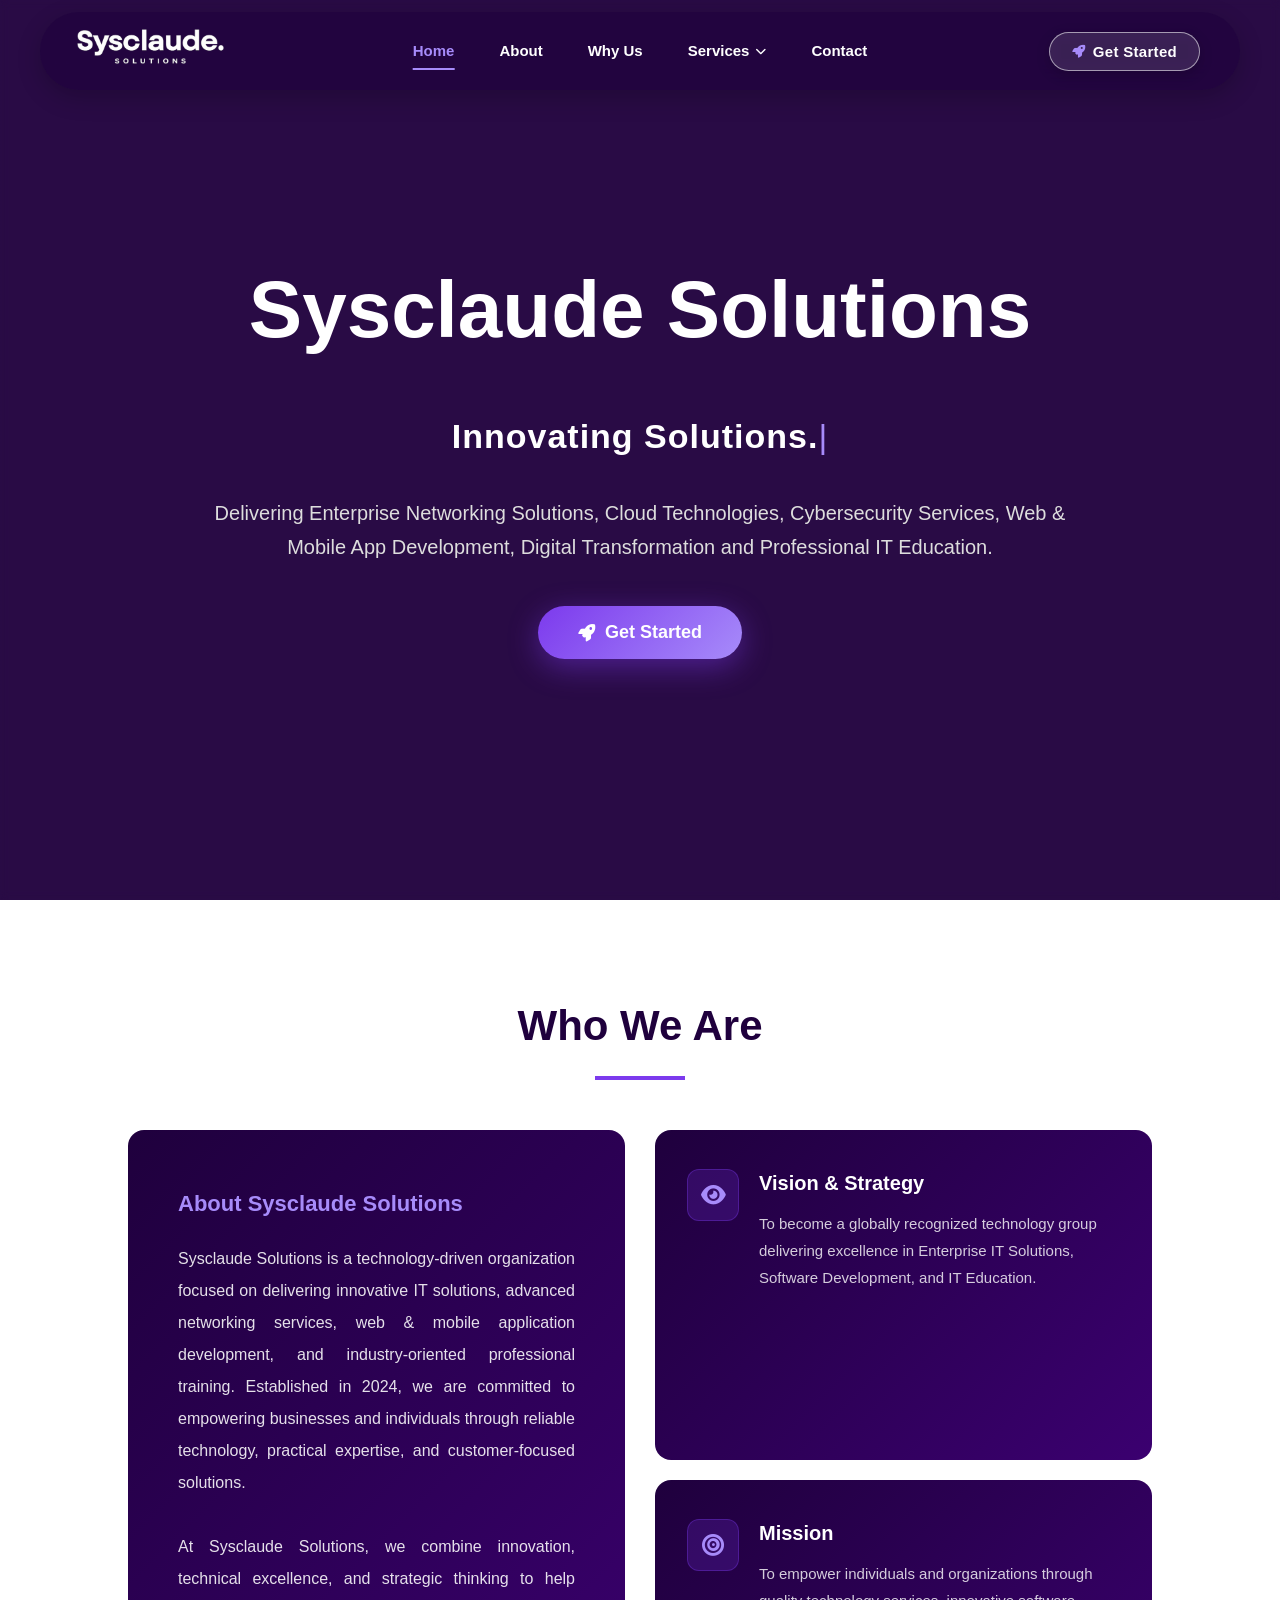
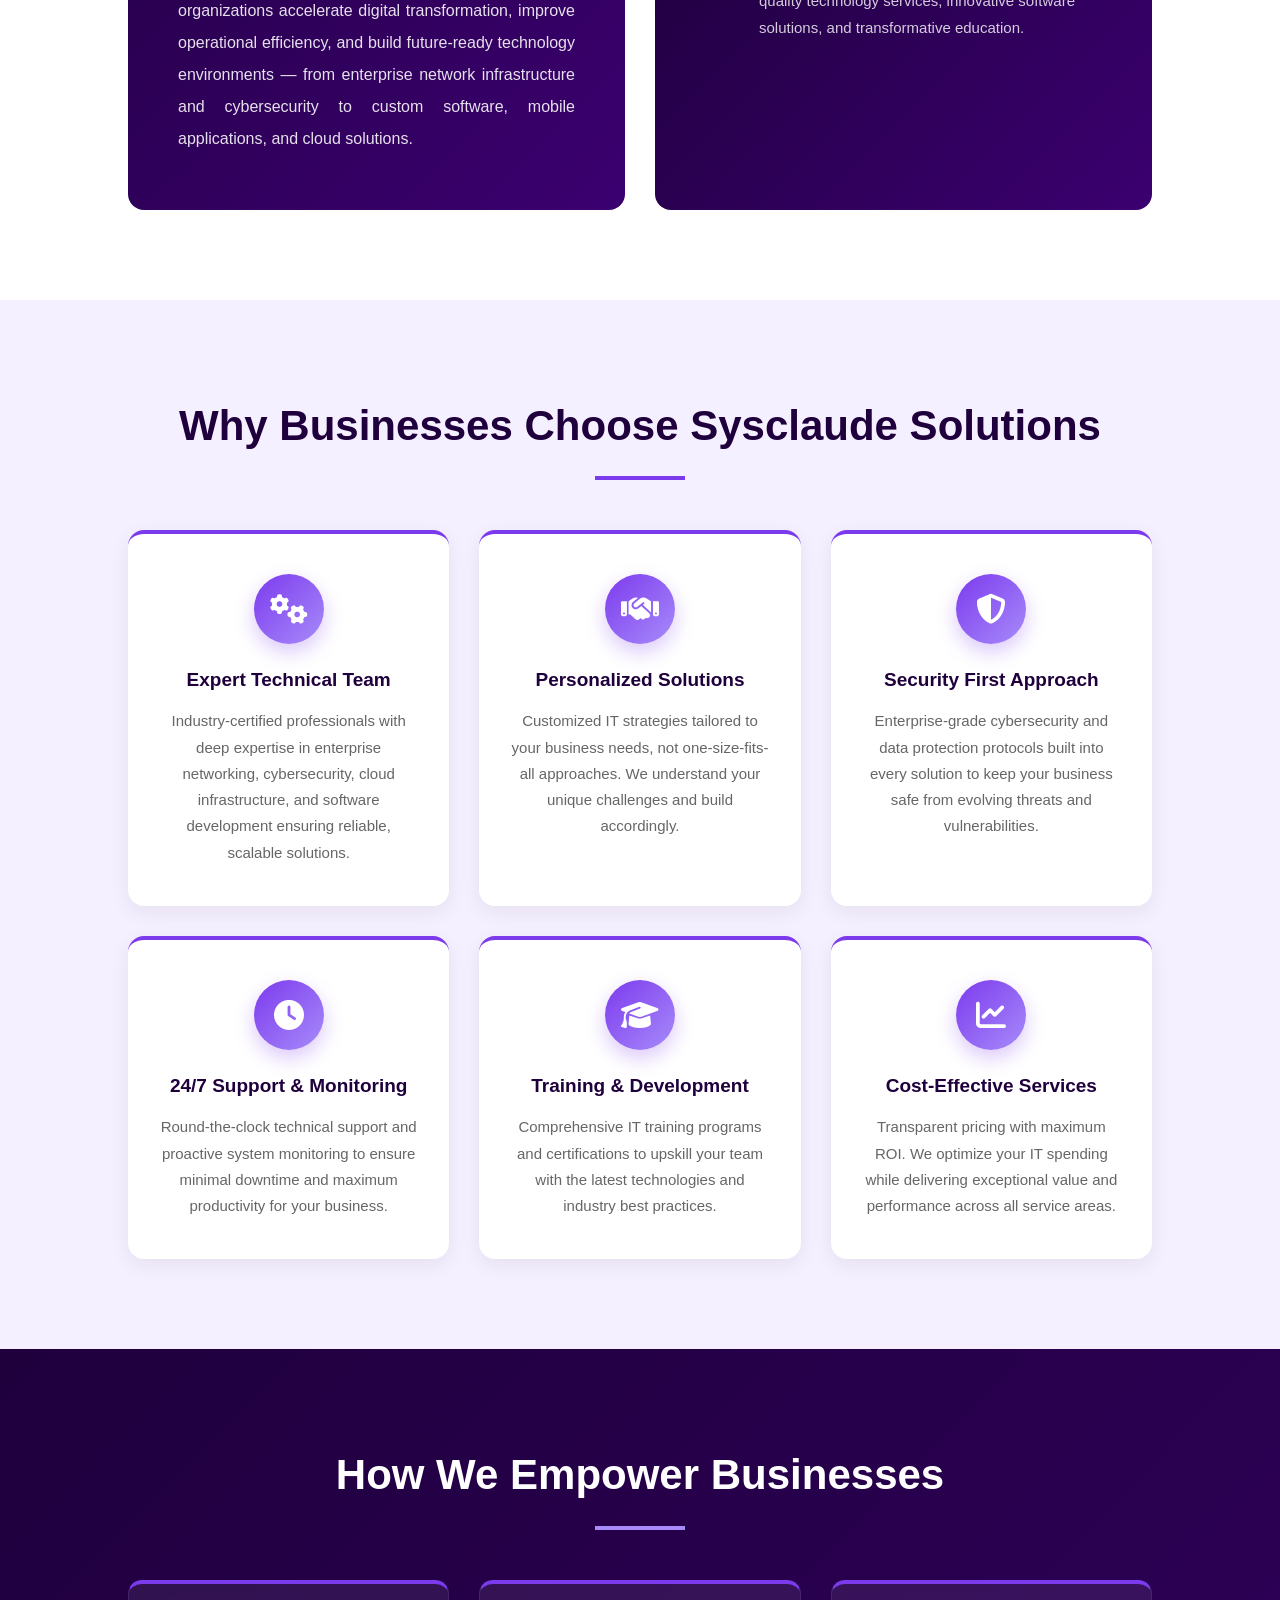
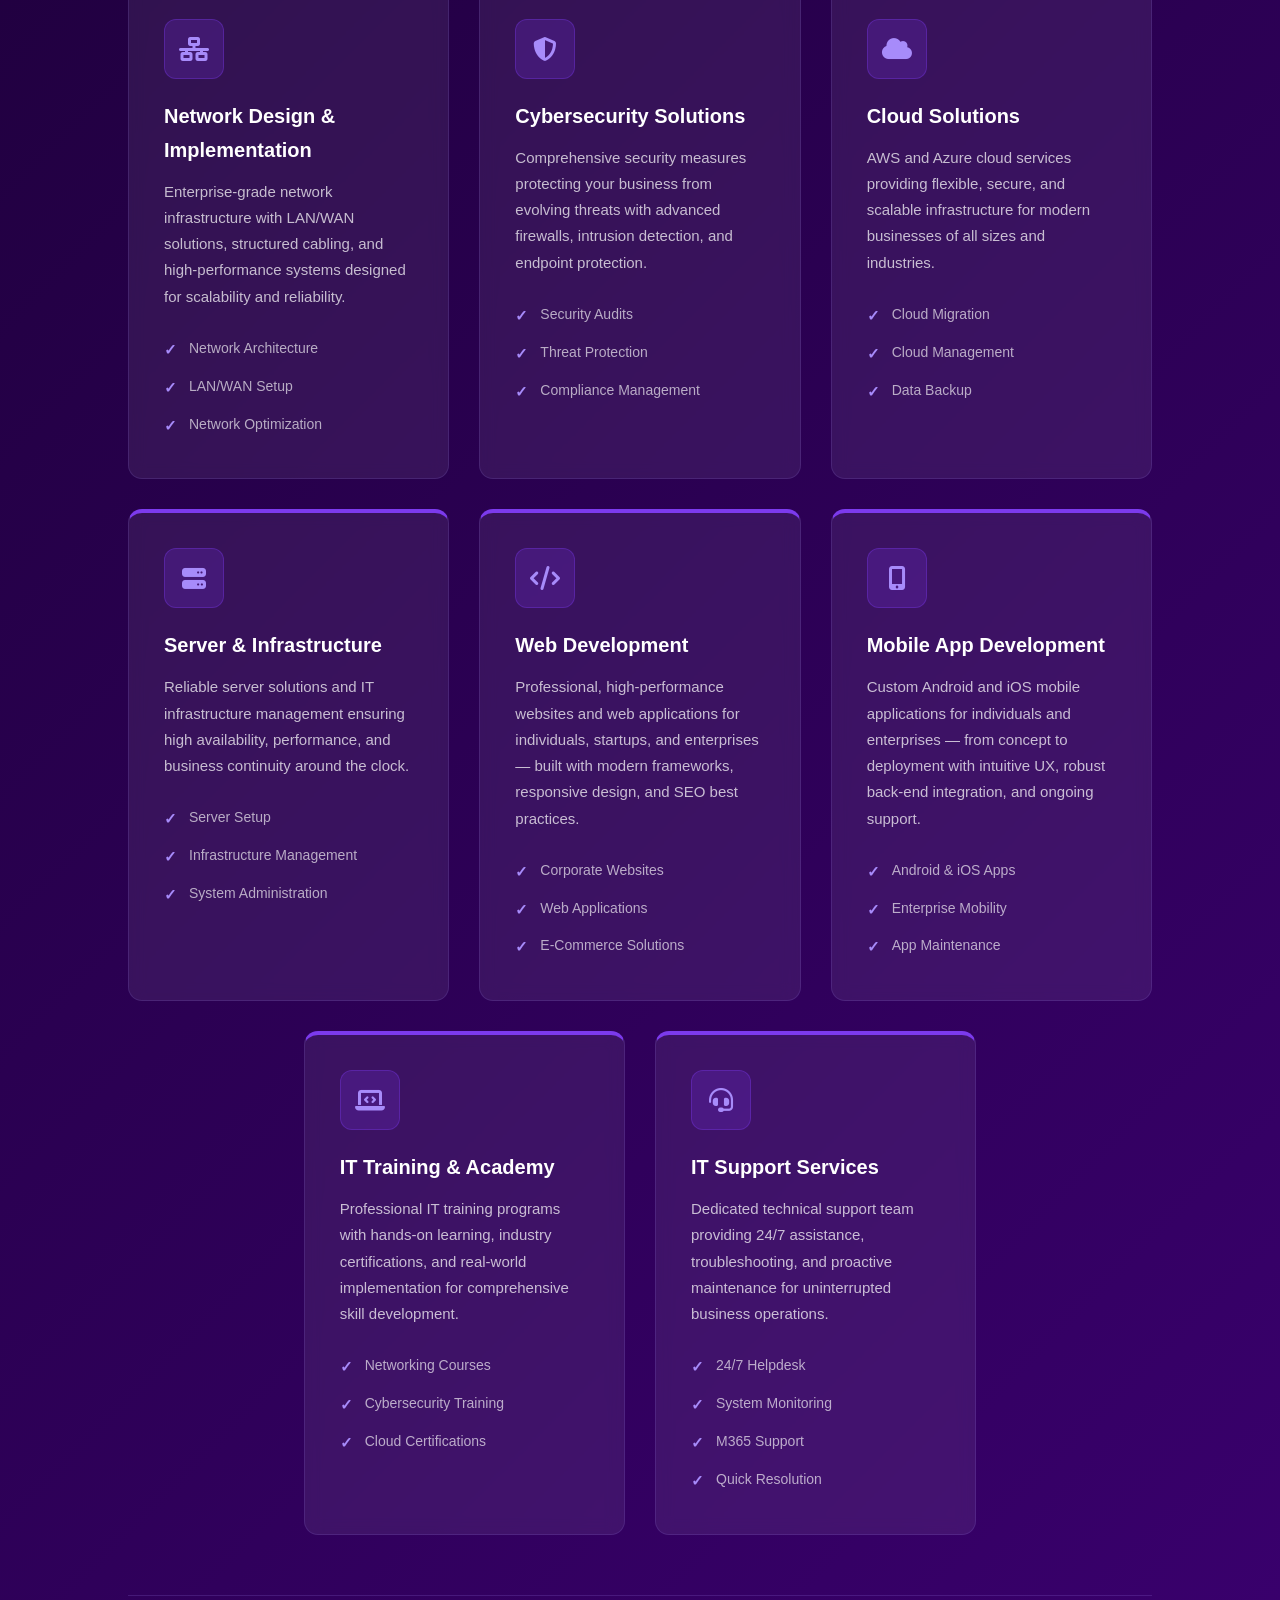
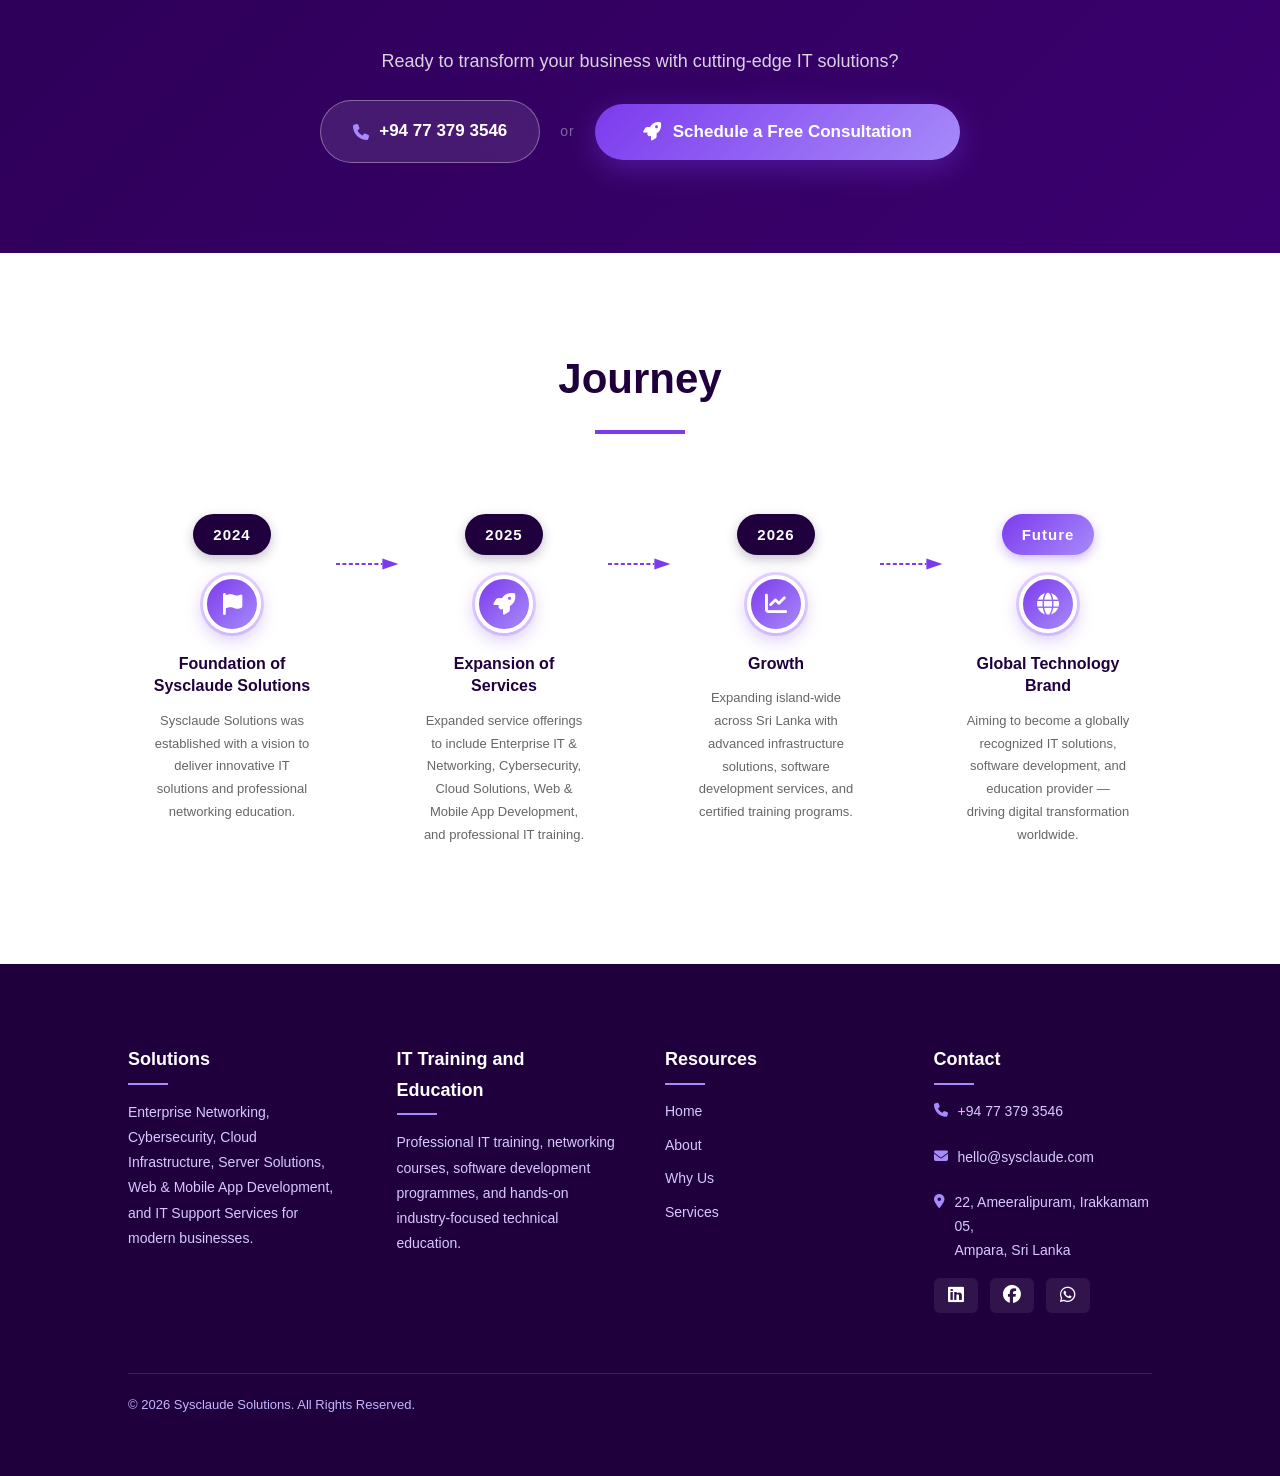
==== commit 5eea3cbe: "Add files via upload" ====
--- a/index.html
+++ b/index.html
@@ -40,7 +40,7 @@
     <meta name="twitter:image" content="https://www.sysclaude.com/favicon-512.png" />
 
     <!-- Structured Data: Organization -->
-    <script type="application/ld+json">
+    <script type="application/ld+json" id="orgSchema">
     {
         "@context": "https://schema.org",
         "@type": "Organization",
@@ -336,6 +336,28 @@
             cards.forEach(function (c) { observer.observe(c); });
         }
 
+        // Keep the SEO structured data (JSON-LD) in sync with the live services,
+        // so search engines always see the current list. Only the service list
+        // inside the Organization schema is updated; all other data is preserved.
+        function syncServiceSchema(services) {
+            const el = document.getElementById("orgSchema");
+            if (!el) return;
+            try {
+                const data = JSON.parse(el.textContent);
+                if (data.hasOfferCatalog) {
+                    data.hasOfferCatalog.itemListElement = services.map(function (s) {
+                        return {
+                            "@type": "Offer",
+                            "itemOffered": { "@type": "Service", "name": s.title || "" }
+                        };
+                    });
+                    el.textContent = JSON.stringify(data, null, 4);
+                }
+            } catch (e) {
+                console.error("Could not sync service schema:", e);
+            }
+        }
+
         async function loadServices() {
             const container = document.getElementById("servicesContainer");
             const dropdown  = document.getElementById("servicesDropdown");
@@ -369,6 +391,9 @@
                         dropdown.appendChild(buildDropdownItem(s));
                     });
                 }
+
+                // Keep search-engine structured data accurate
+                syncServiceSchema(services);
             } catch (e) {
                 console.error("Could not load services.json:", e);
             }
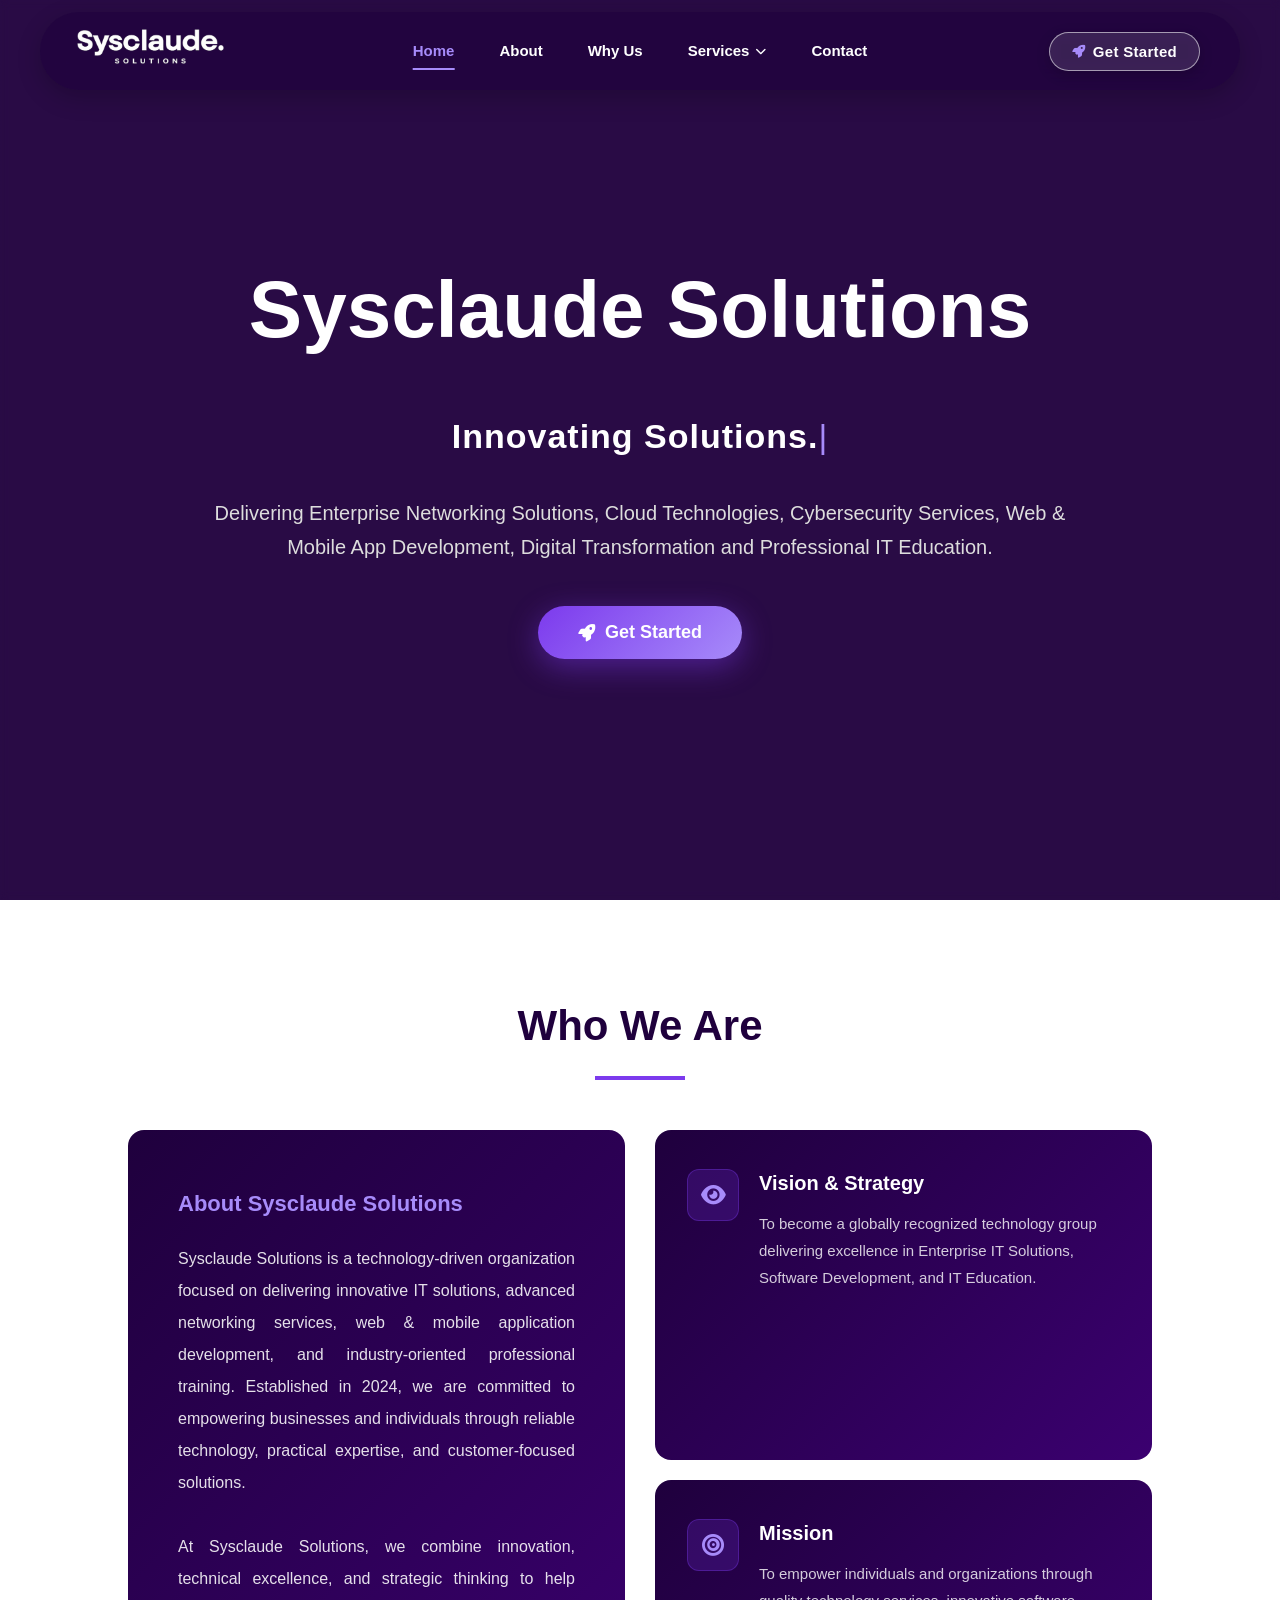
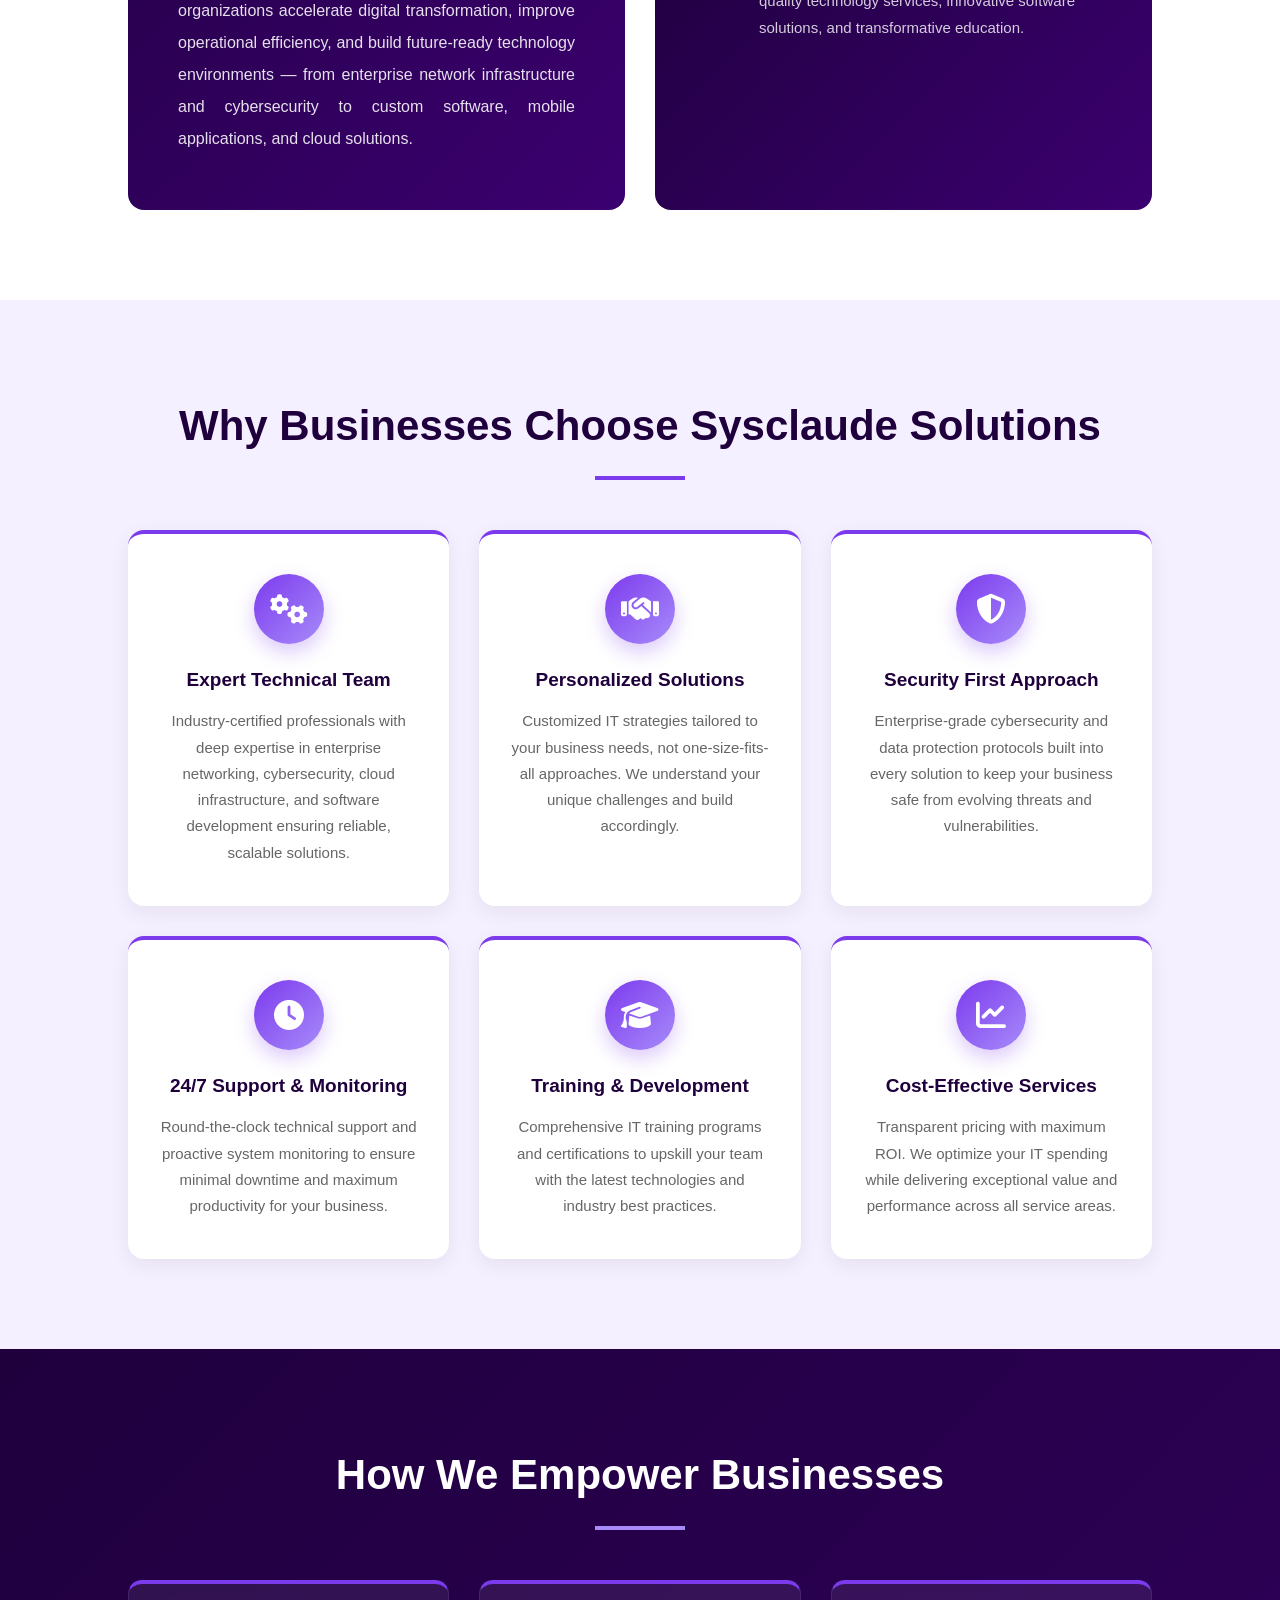
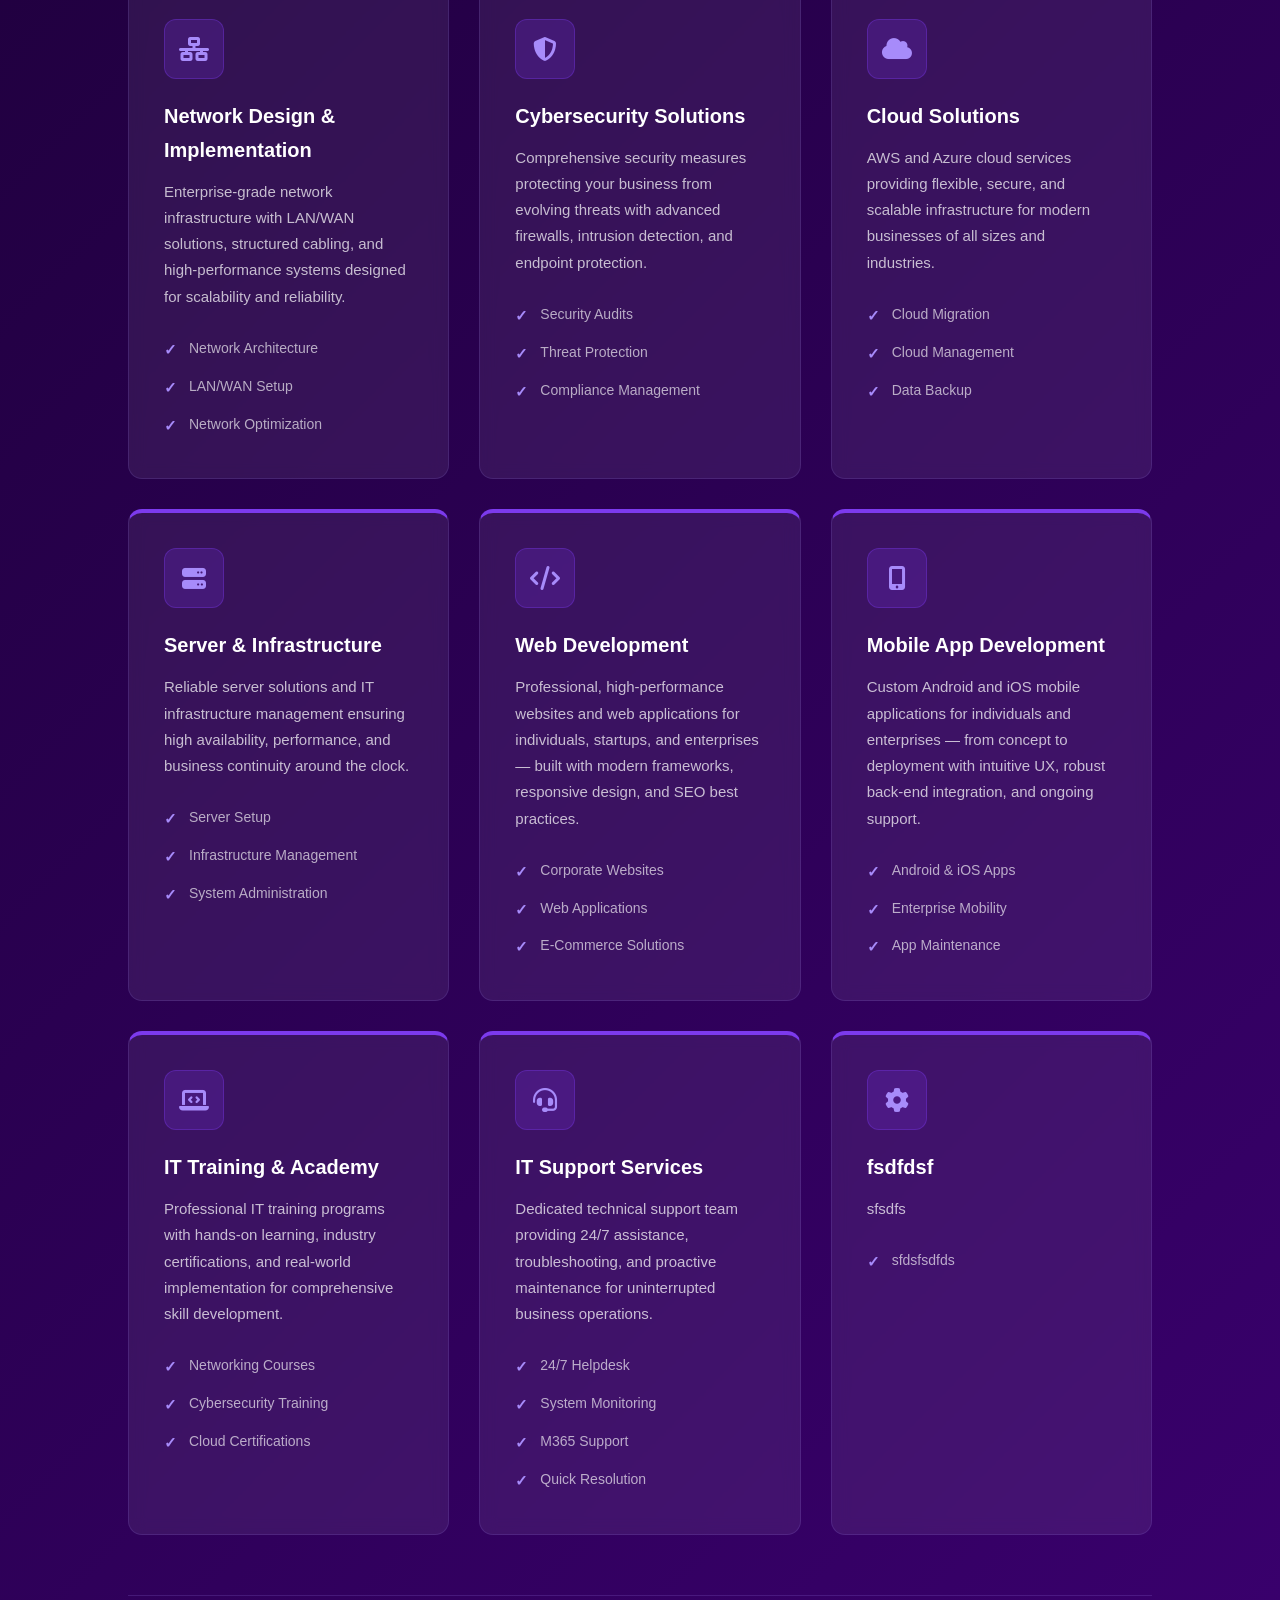
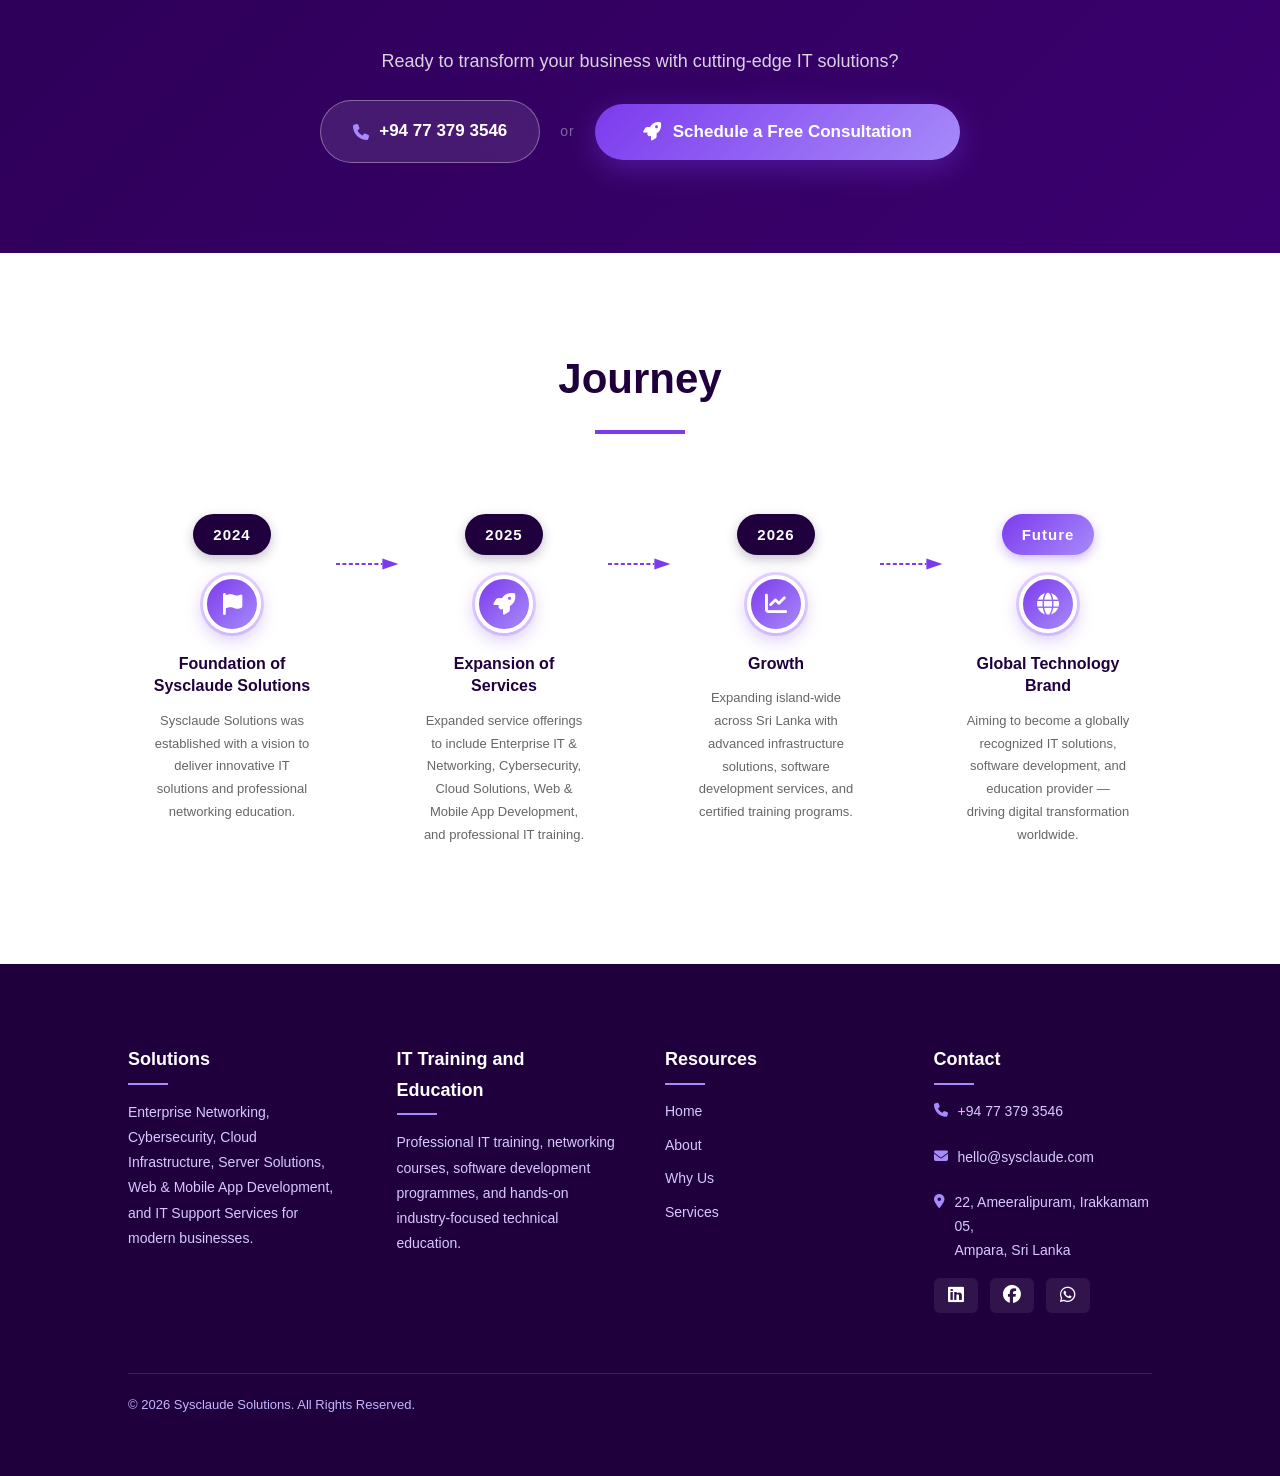
==== commit 1fd8dd48: "Add files via upload" ====
--- a/index.html
+++ b/index.html
@@ -167,9 +167,55 @@
             setTimeout(typeEffect, isDeleting ? 55 : 100);
         }
 
-        window.onload = function() {
-            typeEffect();
-        };
+        // Start the typing effect as soon as the DOM is ready — NOT on window.onload.
+        // window.onload waits for ALL resources (including the hero video); in some
+        // mobile webviews the video stalls or autoplay is blocked, so window.onload
+        // may fire very late or not at all, which left only the blinking cursor with
+        // no typed text. DOMContentLoaded does not depend on the video.
+        function startTyping() { typeEffect(); }
+
+        if (document.readyState === "loading") {
+            document.addEventListener("DOMContentLoaded", startTyping);
+        } else {
+            startTyping();
+        }
+
+        // ================= HERO BACKGROUND VIDEO (robust mobile autoplay) =================
+        // Mobile webviews often block video autoplay. We force muted + inline playback
+        // and attempt to play; if the webview still blocks it, we retry on the first
+        // tap so the background video appears instead of staying blank.
+        function initHeroVideo() {
+            const video = document.querySelector(".hero-video");
+            if (!video) return;
+
+            video.muted = true;
+            video.setAttribute("muted", "");
+            video.setAttribute("playsinline", "");
+            video.setAttribute("webkit-playsinline", "");
+
+            function tryPlay() {
+                const p = video.play();
+                if (p && typeof p.catch === "function") {
+                    p.catch(function () { /* autoplay blocked — will retry on interaction */ });
+                }
+            }
+
+            tryPlay();
+
+            function onFirstInteract() {
+                tryPlay();
+                document.removeEventListener("touchstart", onFirstInteract);
+                document.removeEventListener("click", onFirstInteract);
+            }
+            document.addEventListener("touchstart", onFirstInteract, { passive: true });
+            document.addEventListener("click", onFirstInteract);
+        }
+
+        if (document.readyState === "loading") {
+            document.addEventListener("DOMContentLoaded", initHeroVideo);
+        } else {
+            initHeroVideo();
+        }
 
         // ================= HERO BLUR ON SCROLL =================
 
@@ -394,10 +440,44 @@
 
                 // Keep search-engine structured data accurate
                 syncServiceSchema(services);
+
+                // If we arrived with a #section in the URL (e.g. from the
+                // consultation page), jump to it reliably now that the page —
+                // including the dynamic services — is fully laid out.
+                jumpToHashOnLoad();
             } catch (e) {
                 console.error("Could not load services.json:", e);
             }
         }
+
+        // Handle an incoming URL hash (e.g. index.html#why-choose opened from the
+        // consultation page). The mobile webview's native #hash scrolling is the same
+        // broken smooth-scroll that affected the in-page menu, so links to lower
+        // sections landed on Home. We perform the same reliable instant jump instead.
+        // Scoped to mobile; desktop's native hash scrolling works fine.
+        function jumpToHashOnLoad() {
+            if (window.innerWidth > 768) return;
+
+            const hash = window.location.hash;
+            if (!hash || hash.length < 2 || hash.charAt(0) !== "#") return;
+
+            const targetEl = document.getElementById(hash.slice(1));
+            if (!targetEl) return;
+
+            setTimeout(function () {
+                const headerEl = document.querySelector("header");
+                const offset   = (headerEl ? headerEl.offsetHeight : 80) + 12;
+                const y = Math.max(0, getDocumentTop(targetEl) - offset);
+
+                if (document.scrollingElement) { document.scrollingElement.scrollTop = y; }
+                document.documentElement.scrollTop = y;
+                document.body.scrollTop = y;
+            }, 150);
+        }
+
+        // Run it again after full load to win any race with the browser's own
+        // (broken) hash scroll, so the final position is always correct.
+        window.addEventListener("load", jumpToHashOnLoad);
 
         if (document.readyState === "loading") {
             document.addEventListener("DOMContentLoaded", loadServices);
@@ -589,7 +669,7 @@
 
     <!-- HERO -->
     <section id="home" class="hero">
-        <video autoplay muted loop playsinline preload="auto" class="hero-video" aria-hidden="true">
+        <video autoplay muted loop playsinline webkit-playsinline preload="auto" class="hero-video" aria-hidden="true">
             <source src="Home-BG-Video.mp4" type="video/mp4">
         </video>
 
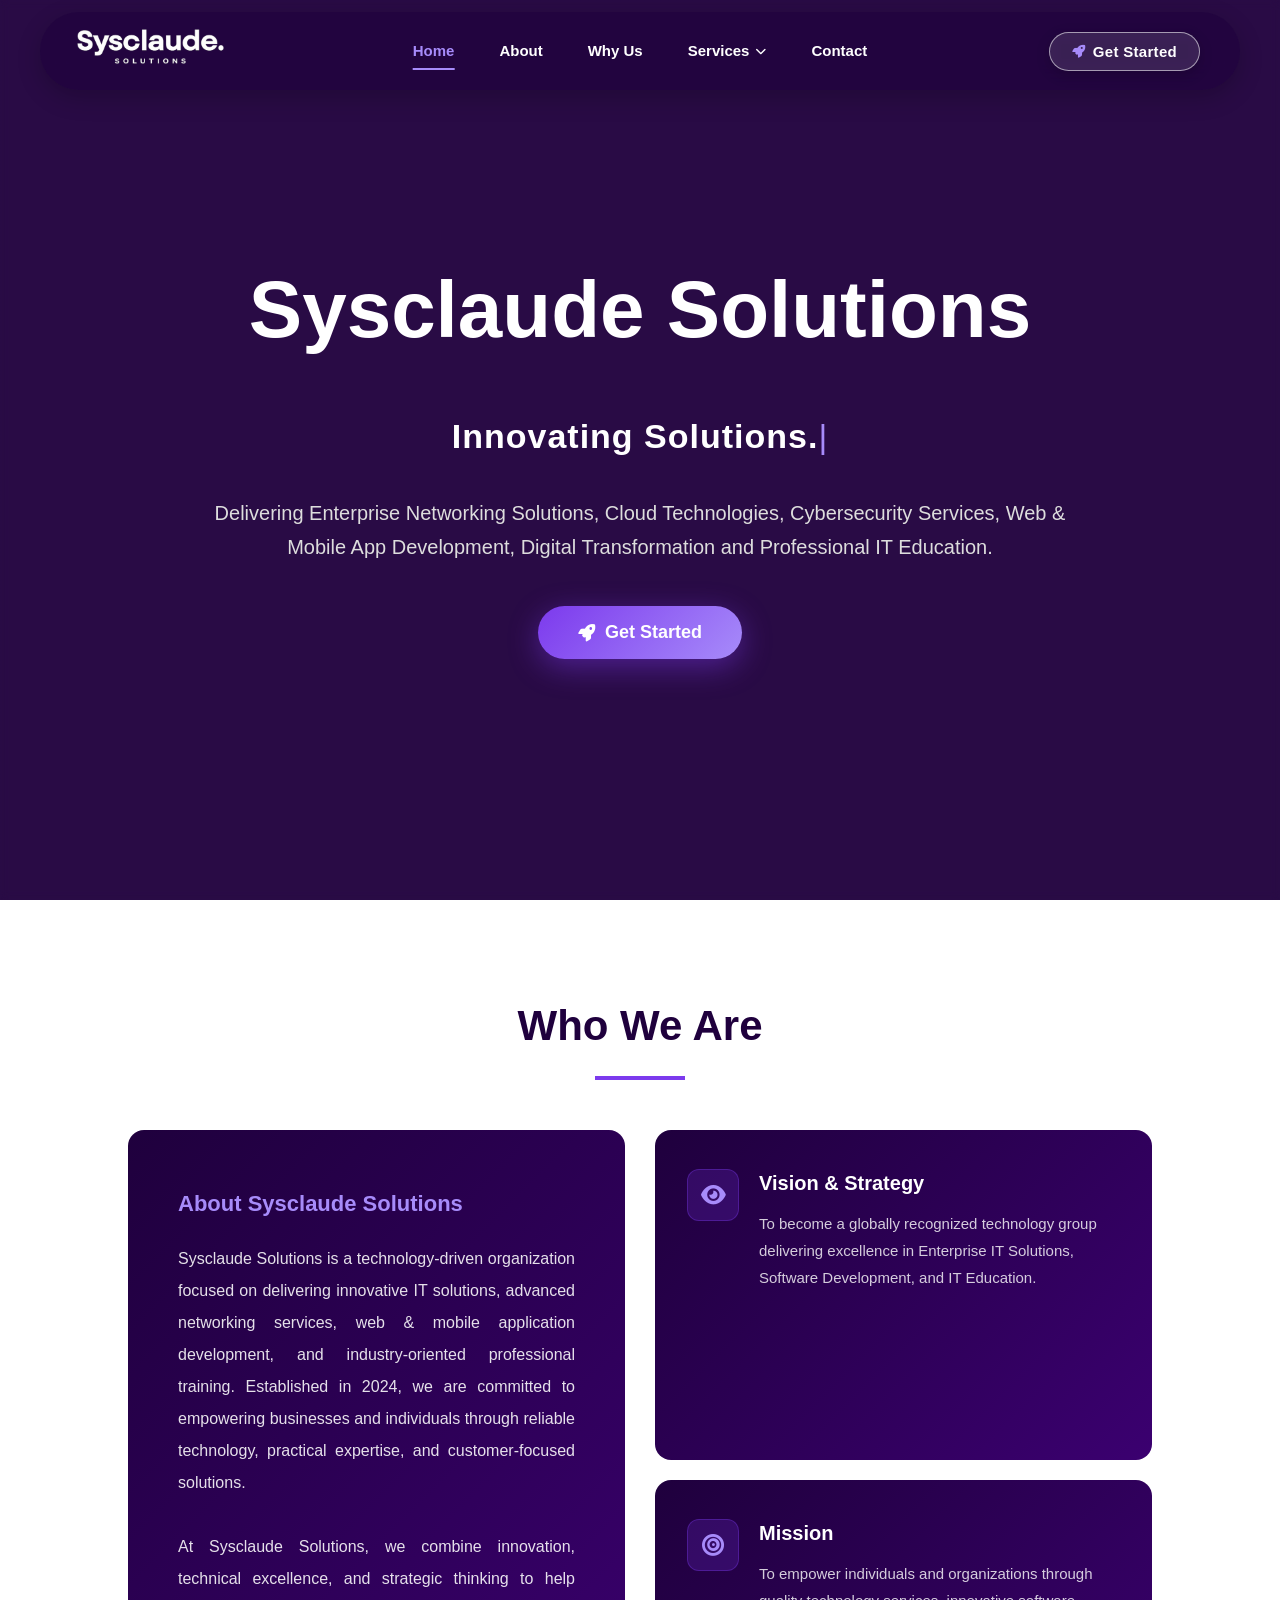
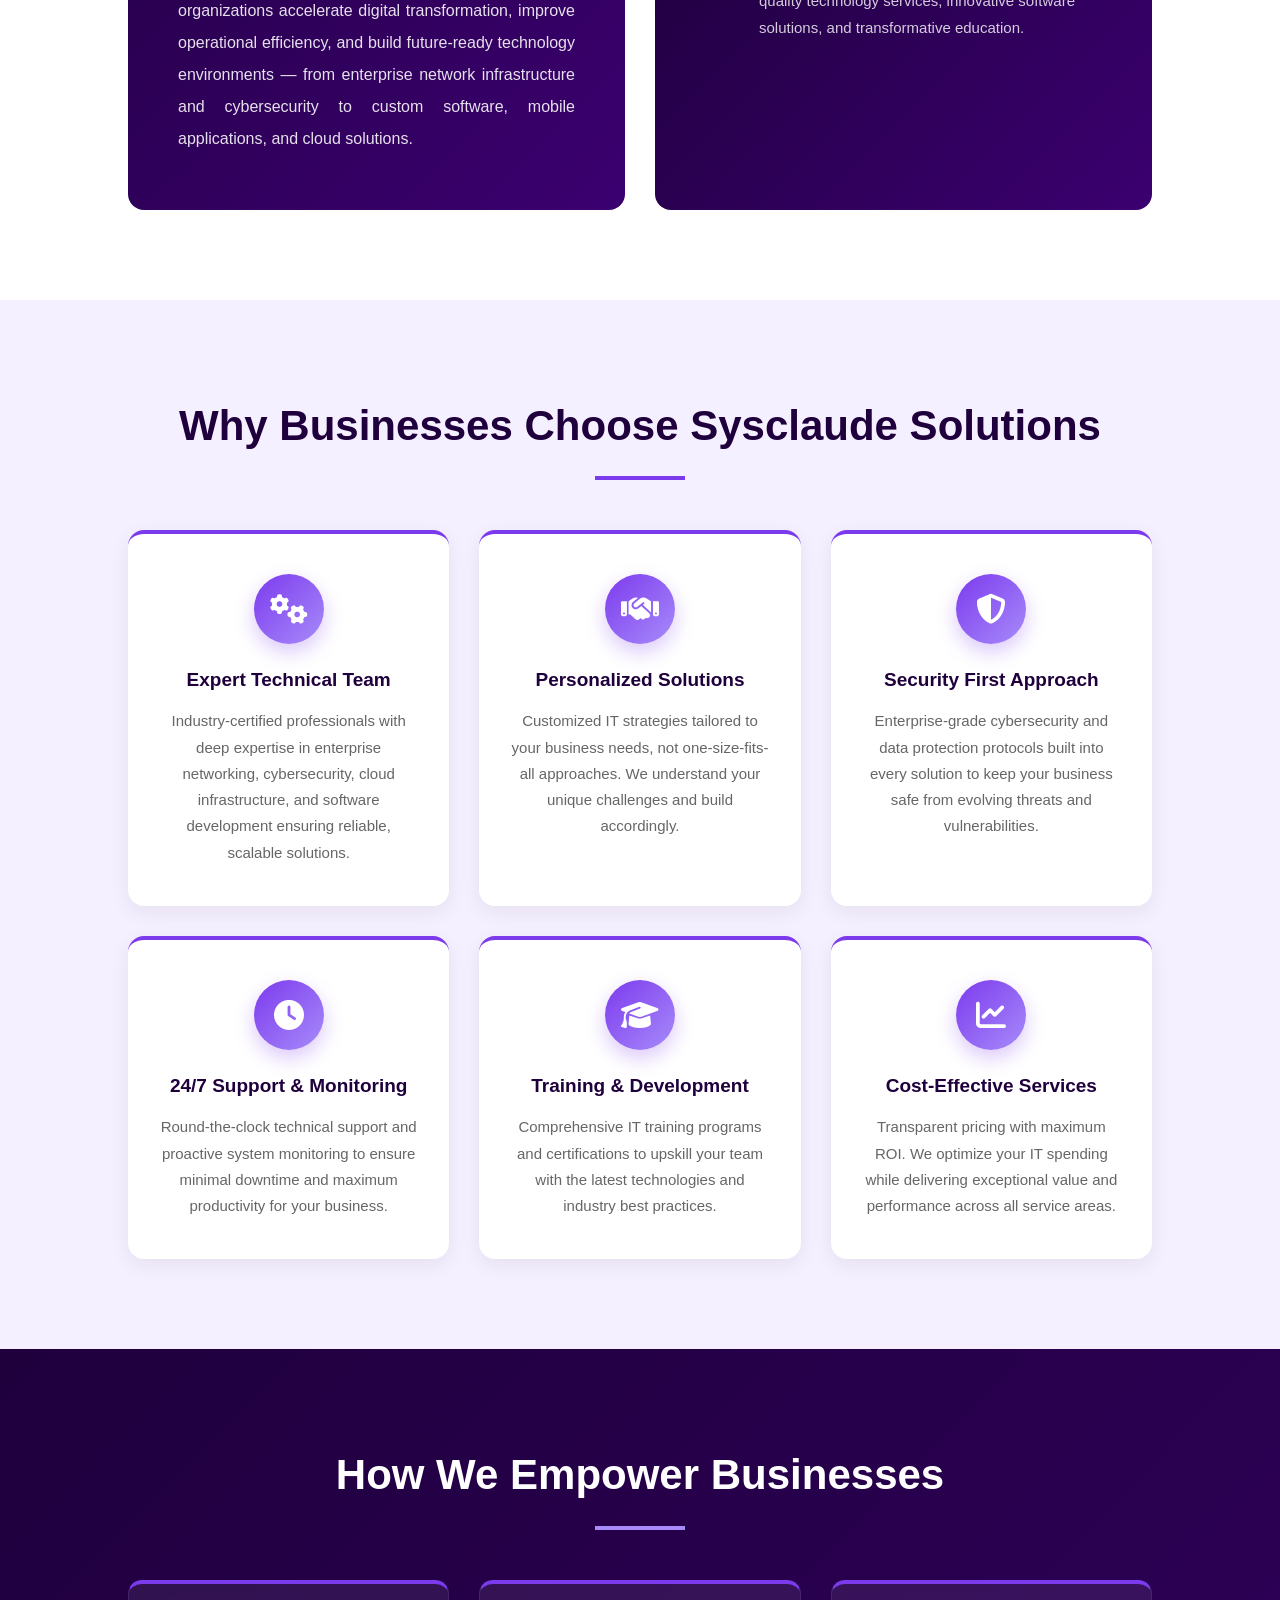
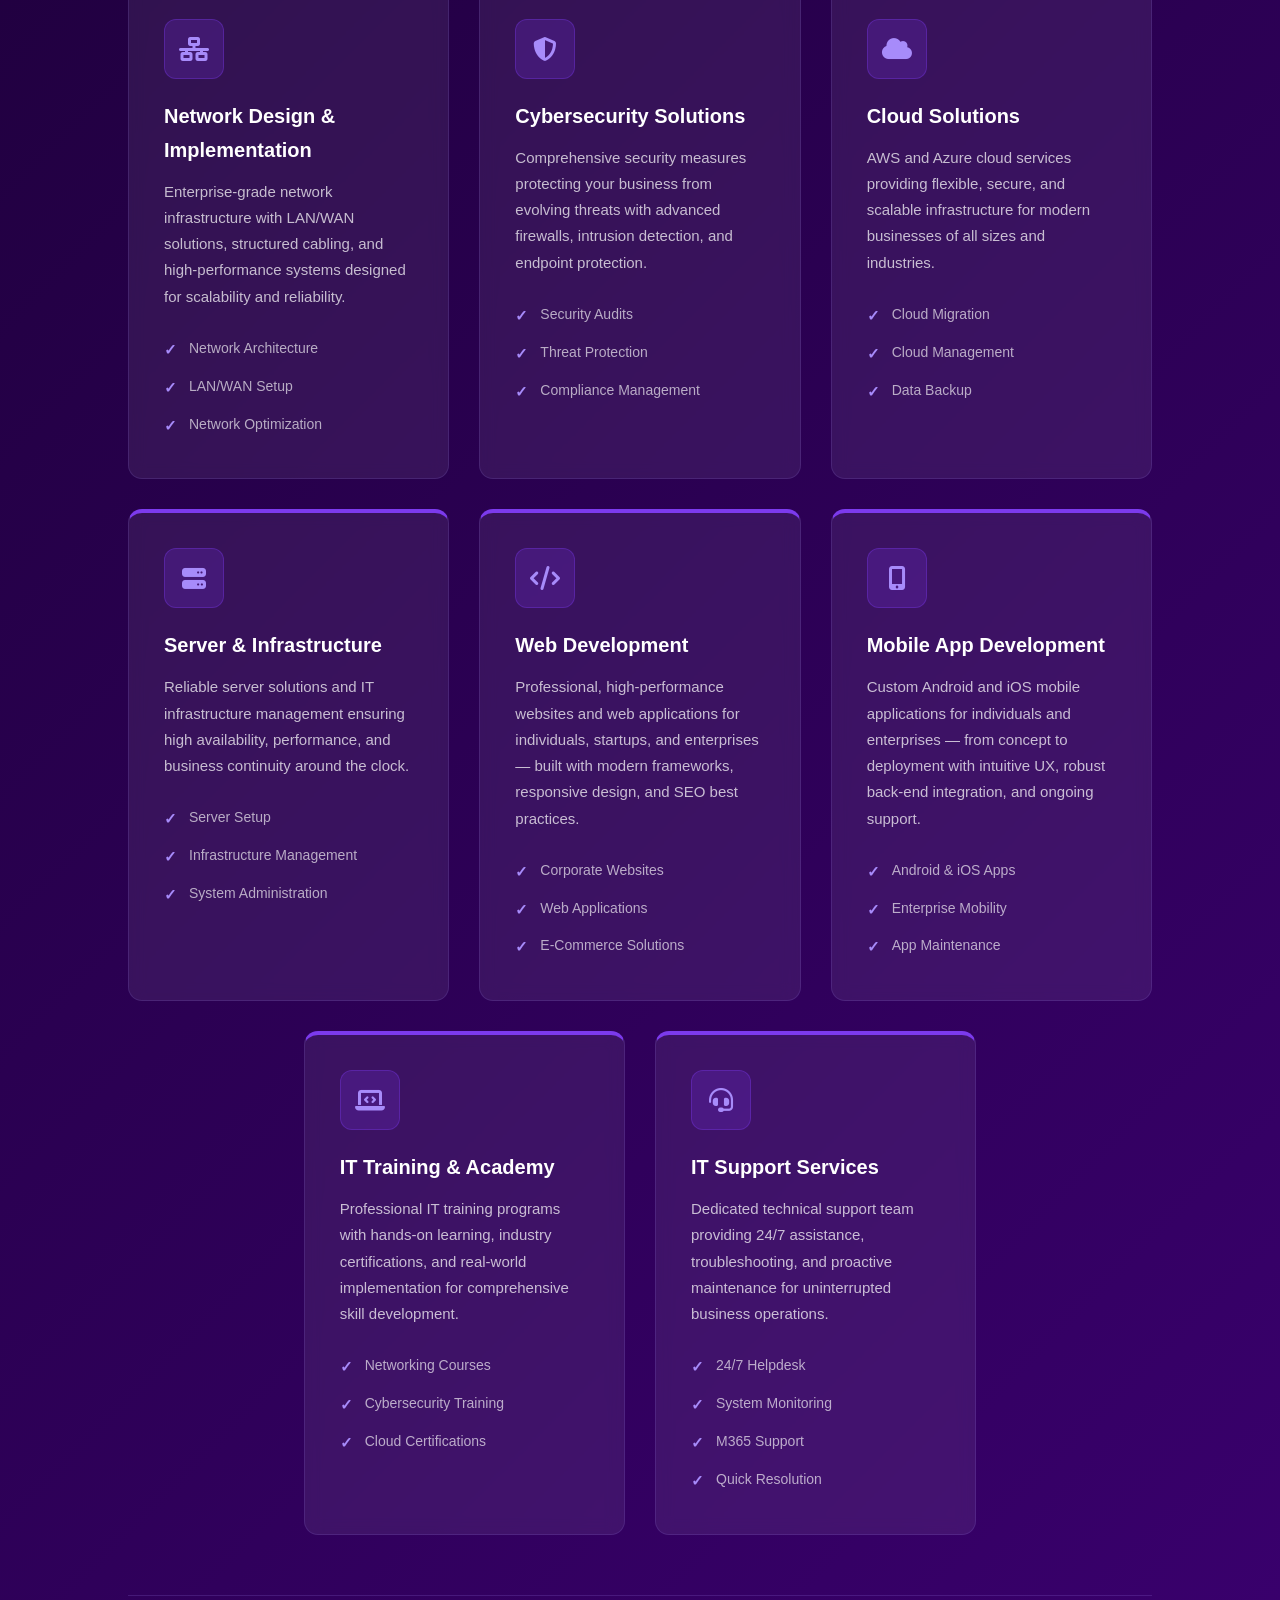
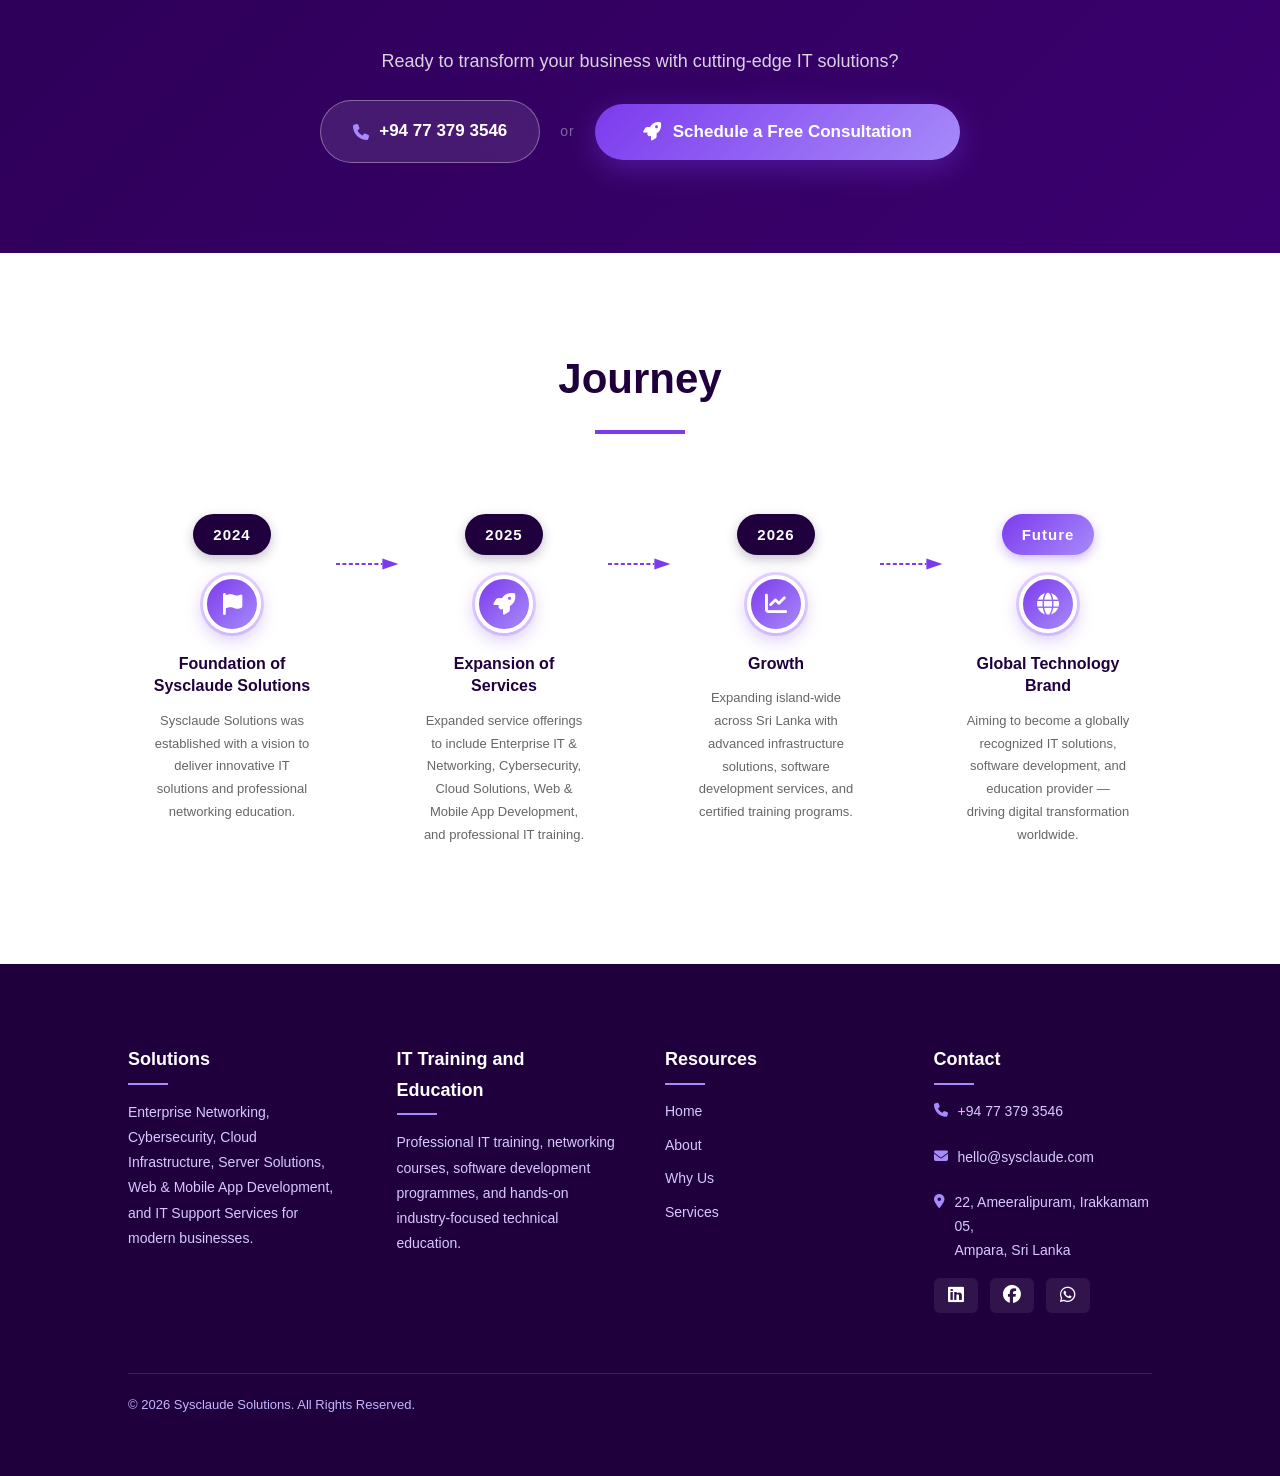
==== commit b48b066d: "Add files via upload" ====
--- a/index.html
+++ b/index.html
@@ -181,9 +181,11 @@
         }
 
         // ================= HERO BACKGROUND VIDEO (robust mobile autoplay) =================
-        // Mobile webviews often block video autoplay. We force muted + inline playback
-        // and attempt to play; if the webview still blocks it, we retry on the first
-        // tap so the background video appears instead of staying blank.
+        // Mobile webviews often block or delay video autoplay. We force muted + inline
+        // playback and keep attempting to play — when the video data becomes ready AND
+        // on every user interaction — until it is actually playing. (The earlier version
+        // tried only once on the first tap, so if that tap happened before the video had
+        // buffered, it never retried, which is why it "appeared after a few times".)
         function initHeroVideo() {
             const video = document.querySelector(".hero-video");
             if (!video) return;
@@ -193,22 +195,42 @@
             video.setAttribute("playsinline", "");
             video.setAttribute("webkit-playsinline", "");
 
+            let started = false;
+
             function tryPlay() {
+                if (started) return;
                 const p = video.play();
                 if (p && typeof p.catch === "function") {
-                    p.catch(function () { /* autoplay blocked — will retry on interaction */ });
+                    p.catch(function () { /* blocked/not ready yet — will retry */ });
                 }
             }
 
+            function stopRetrying() {
+                started = true;
+                document.removeEventListener("touchstart", tryPlay);
+                document.removeEventListener("click", tryPlay);
+                document.removeEventListener("pointerdown", tryPlay);
+                document.removeEventListener("scroll", tryPlay);
+                video.removeEventListener("loadeddata", tryPlay);
+                video.removeEventListener("canplay", tryPlay);
+            }
+
+            // Stop retrying only once the video is genuinely playing.
+            video.addEventListener("playing", stopRetrying);
+
+            // Retry as soon as the video has enough data to play.
+            video.addEventListener("loadeddata", tryPlay);
+            video.addEventListener("canplay", tryPlay);
+
+            // Retry on any user interaction (kept active until playback starts).
+            document.addEventListener("touchstart", tryPlay, { passive: true });
+            document.addEventListener("click", tryPlay);
+            document.addEventListener("pointerdown", tryPlay, { passive: true });
+            document.addEventListener("scroll", tryPlay, { passive: true });
+
+            // Kick off buffering, then make an immediate attempt.
+            try { video.load(); } catch (e) {}
             tryPlay();
-
-            function onFirstInteract() {
-                tryPlay();
-                document.removeEventListener("touchstart", onFirstInteract);
-                document.removeEventListener("click", onFirstInteract);
-            }
-            document.addEventListener("touchstart", onFirstInteract, { passive: true });
-            document.addEventListener("click", onFirstInteract);
         }
 
         if (document.readyState === "loading") {
@@ -472,12 +494,21 @@
                 if (document.scrollingElement) { document.scrollingElement.scrollTop = y; }
                 document.documentElement.scrollTop = y;
                 document.body.scrollTop = y;
-            }, 150);
+            }, 40);
         }
 
         // Run it again after full load to win any race with the browser's own
         // (broken) hash scroll, so the final position is always correct.
         window.addEventListener("load", jumpToHashOnLoad);
+
+        // Also fire it as soon as the DOM is ready, so an incoming #section lands
+        // immediately instead of waiting for the services fetch. (Lower sections are
+        // corrected again after the services render inside loadServices.)
+        if (document.readyState === "loading") {
+            document.addEventListener("DOMContentLoaded", jumpToHashOnLoad);
+        } else {
+            jumpToHashOnLoad();
+        }
 
         if (document.readyState === "loading") {
             document.addEventListener("DOMContentLoaded", loadServices);
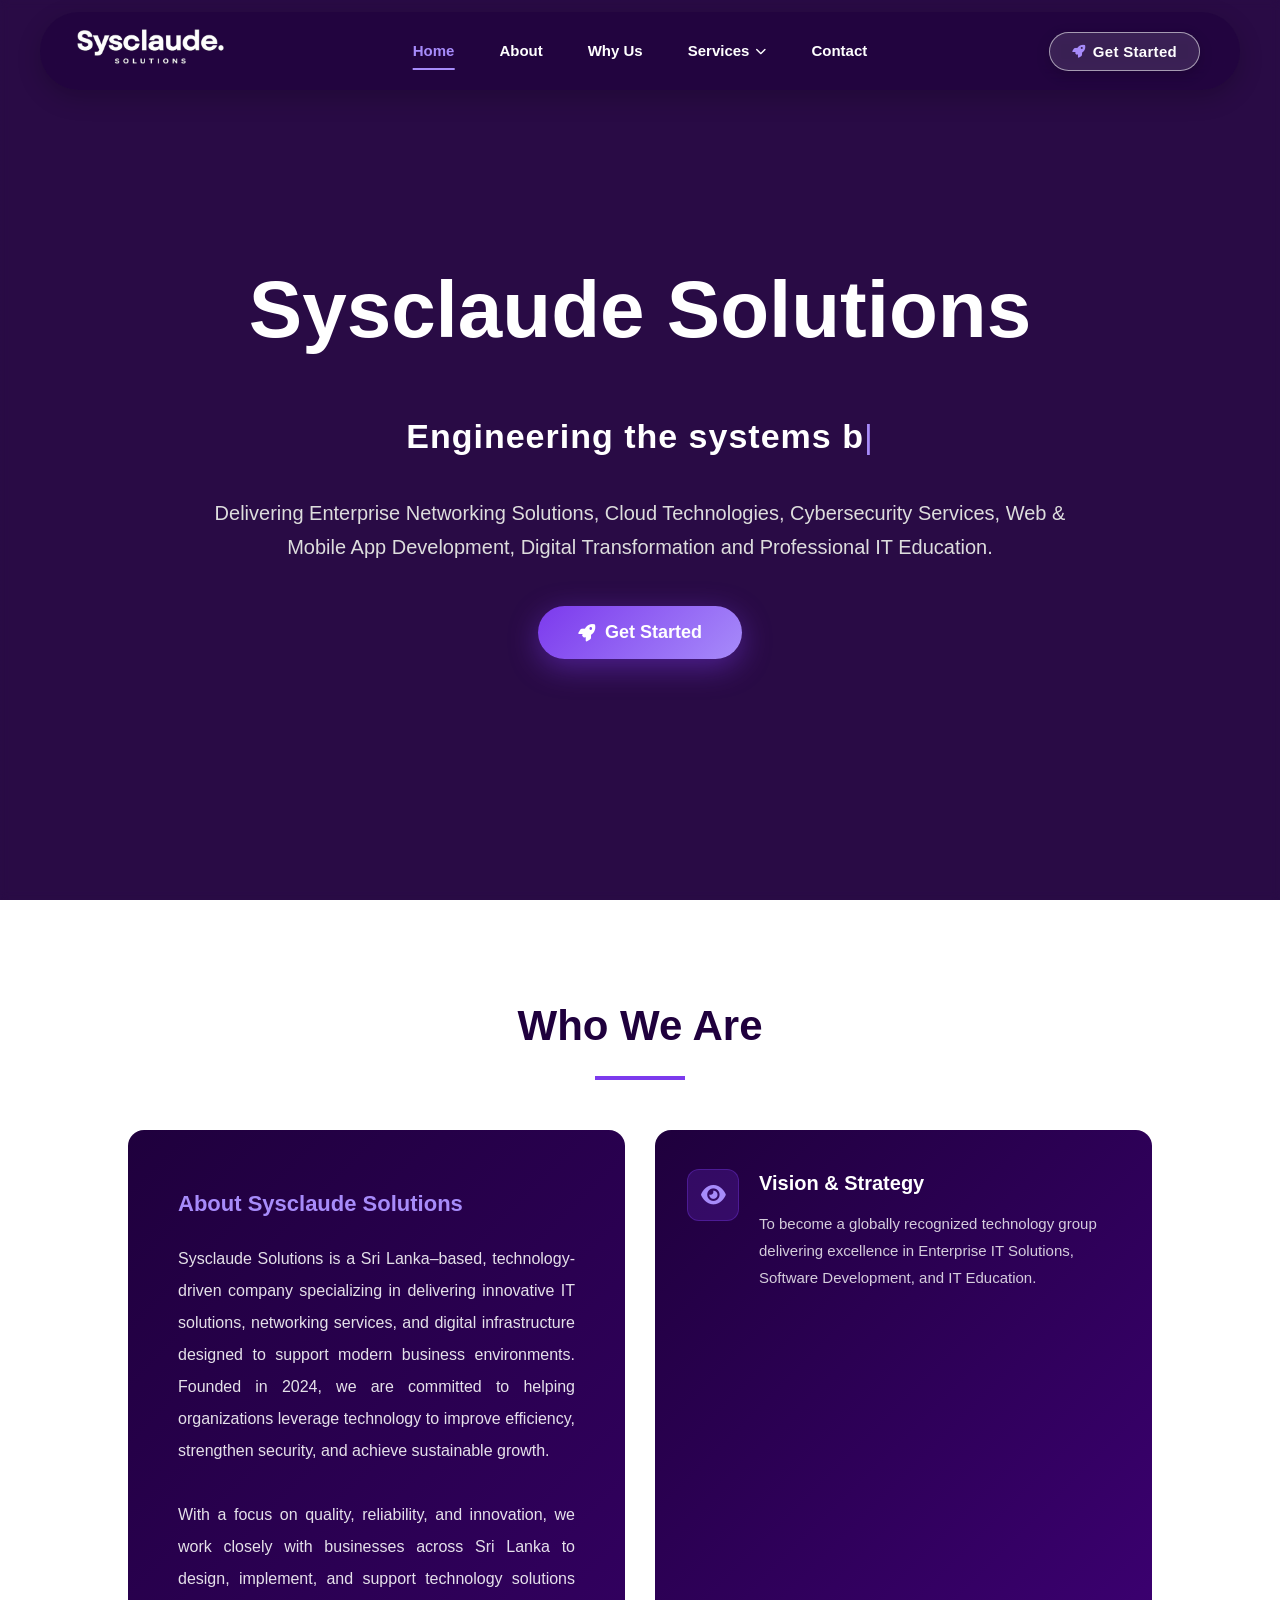
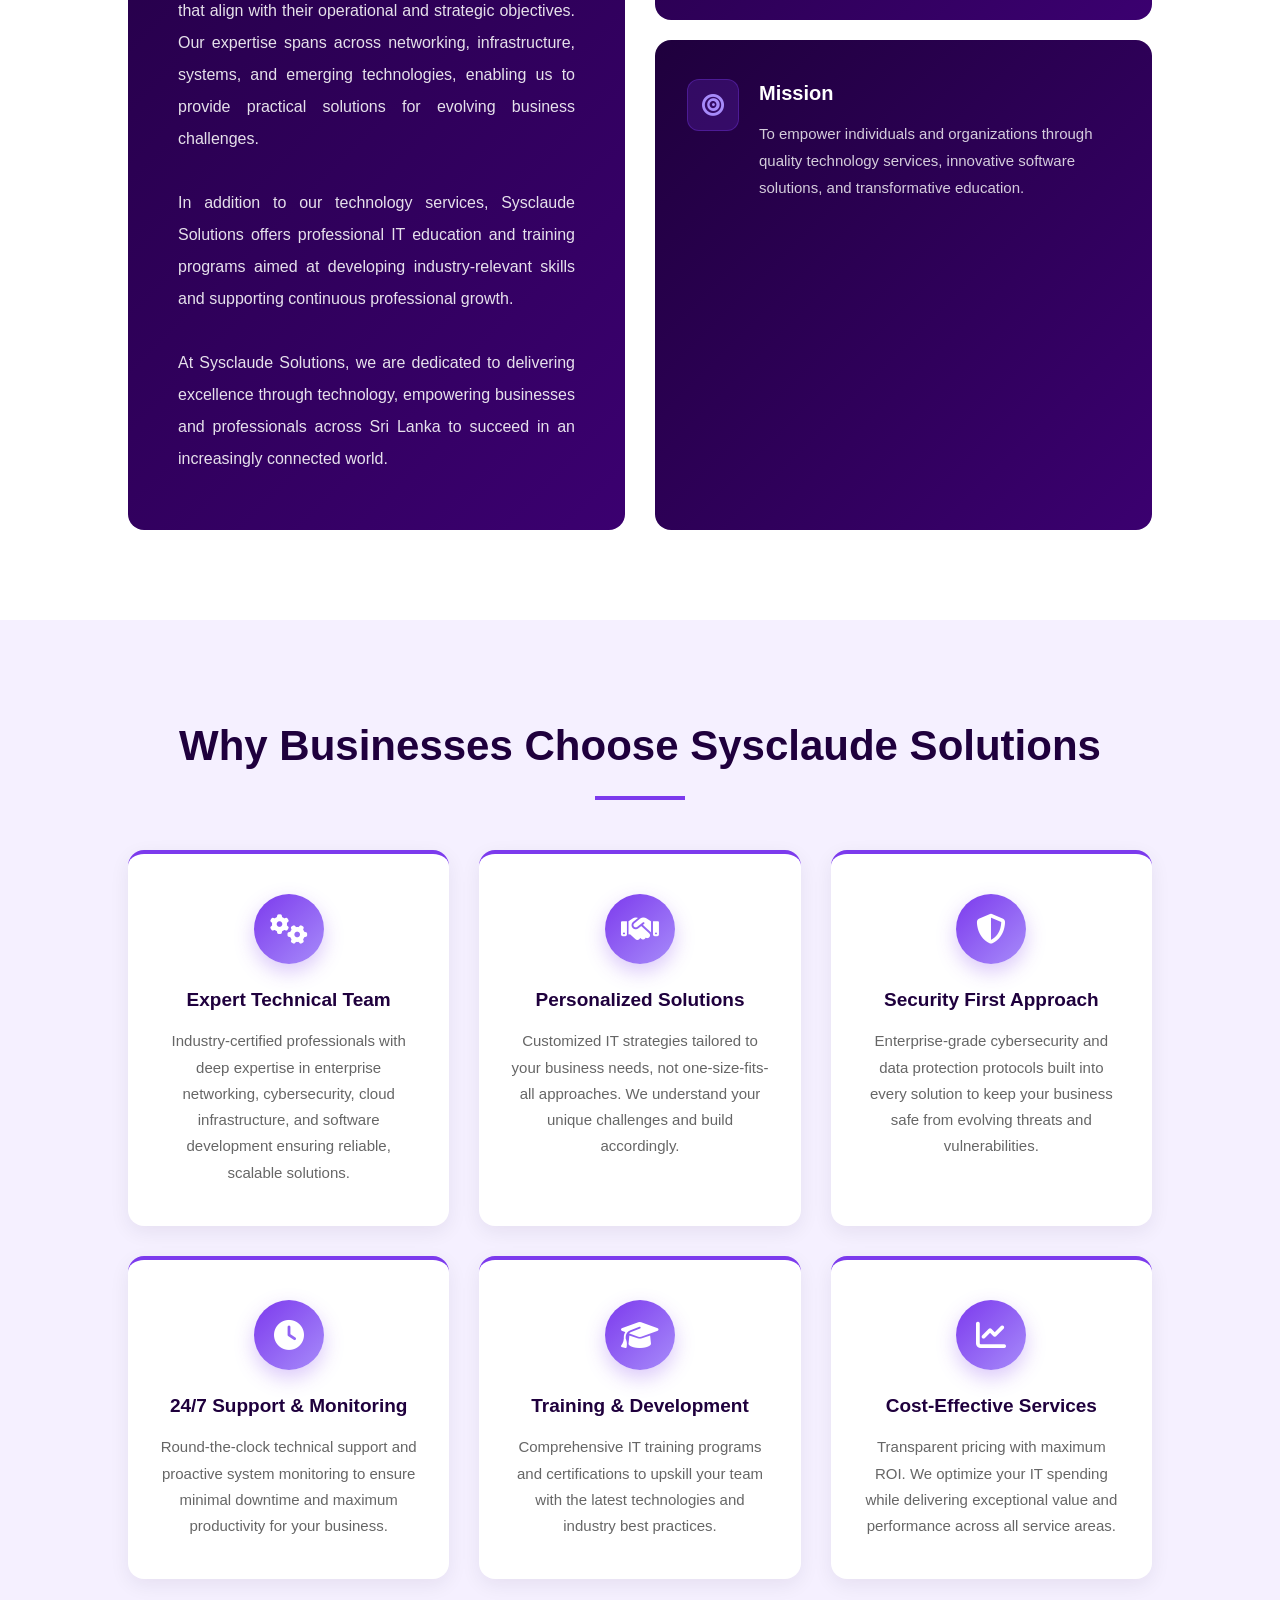
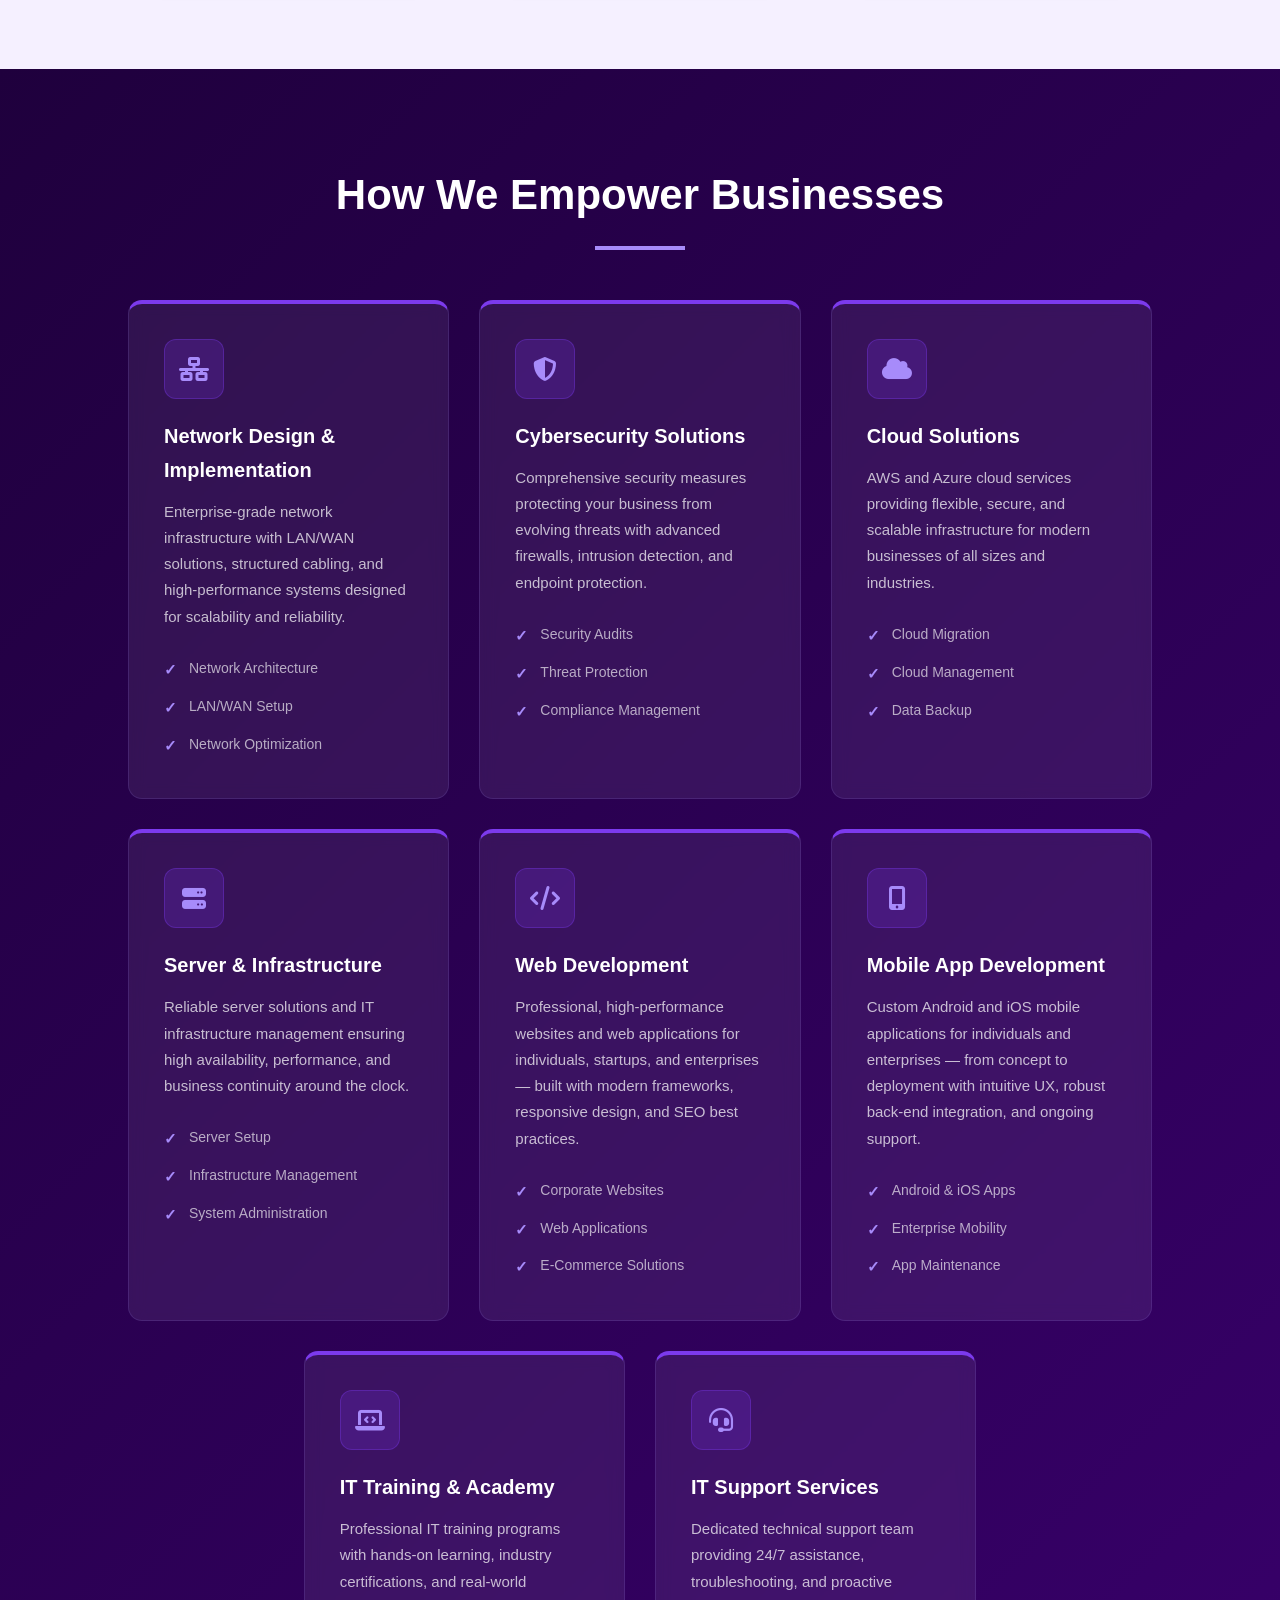
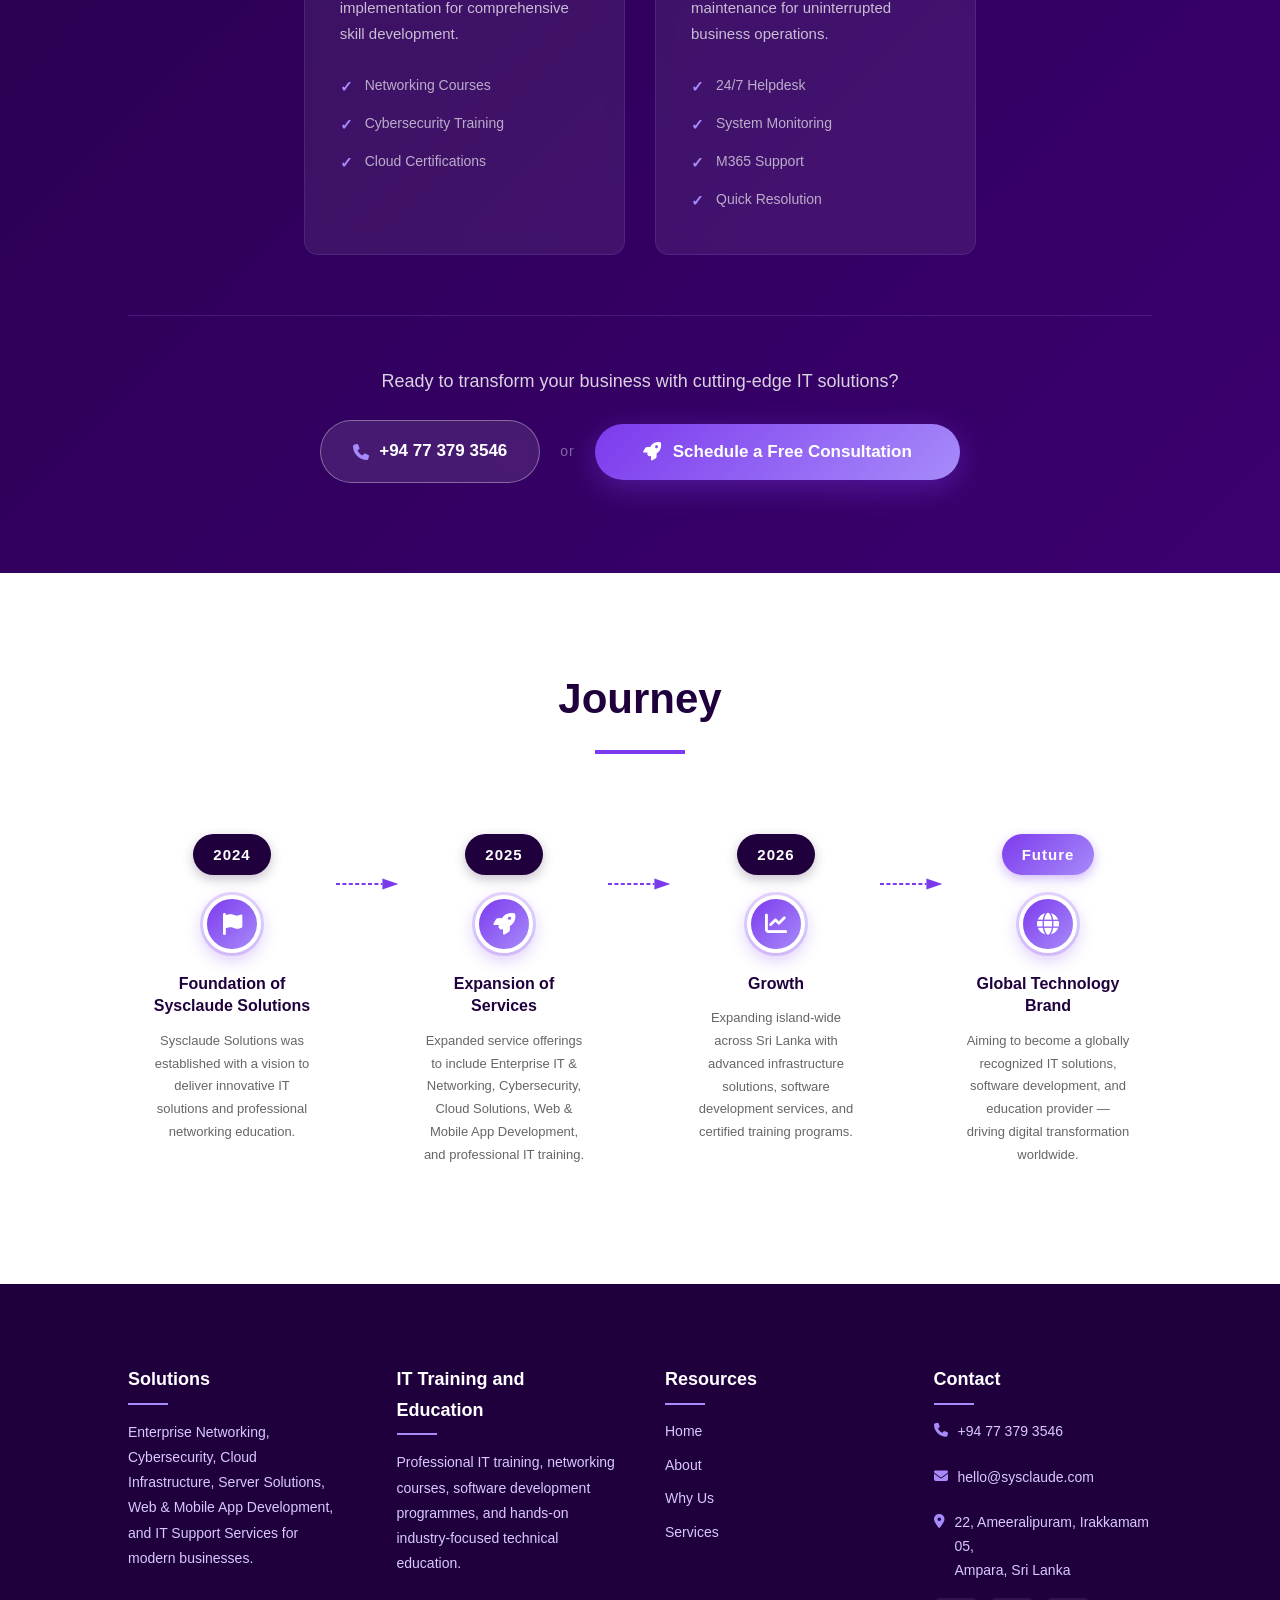
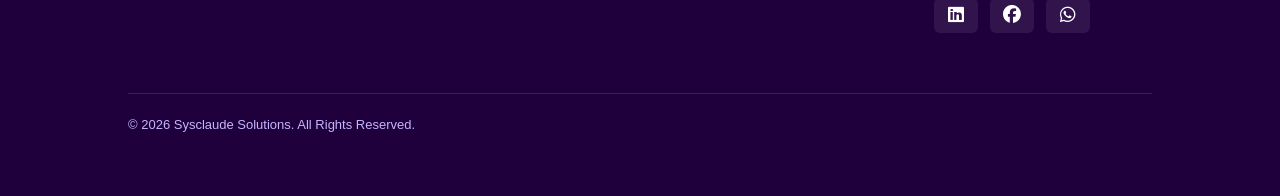
==== commit 755f5eca: "Add files via upload" ====
--- a/index.html
+++ b/index.html
@@ -134,8 +134,7 @@
         // ================= TYPING EFFECT =================
 
         const phrases = [
-            "Innovating Solutions.",
-            "Empowering Futures."
+            "Engineering the systems behind your success"
         ];
 
         let phraseIndex = 0;
@@ -735,9 +734,13 @@
             <div class="about-left">
                 <h3>About Sysclaude Solutions</h3>
                 <p>
-                    Sysclaude Solutions is a technology-driven organization focused on delivering innovative IT solutions, advanced networking services, web &amp; mobile application development, and industry-oriented professional training. Established in 2024, we are committed to empowering businesses and individuals through reliable technology, practical expertise, and customer-focused solutions.
+                    Sysclaude Solutions is a Sri Lanka–based, technology-driven company specializing in delivering innovative IT solutions, networking services, and digital infrastructure designed to support modern business environments. Founded in 2024, we are committed to helping organizations leverage technology to improve efficiency, strengthen security, and achieve sustainable growth.
                     <br><br>
-                    At Sysclaude Solutions, we combine innovation, technical excellence, and strategic thinking to help organizations accelerate digital transformation, improve operational efficiency, and build future-ready technology environments — from enterprise network infrastructure and cybersecurity to custom software, mobile applications, and cloud solutions.
+                    With a focus on quality, reliability, and innovation, we work closely with businesses across Sri Lanka to design, implement, and support technology solutions that align with their operational and strategic objectives. Our expertise spans across networking, infrastructure, systems, and emerging technologies, enabling us to provide practical solutions for evolving business challenges.
+                    <br><br>
+                    In addition to our technology services, Sysclaude Solutions offers professional IT education and training programs aimed at developing industry-relevant skills and supporting continuous professional growth.
+                    <br><br>
+                    At Sysclaude Solutions, we are dedicated to delivering excellence through technology, empowering businesses and professionals across Sri Lanka to succeed in an increasingly connected world.
                 </p>
             </div>
 
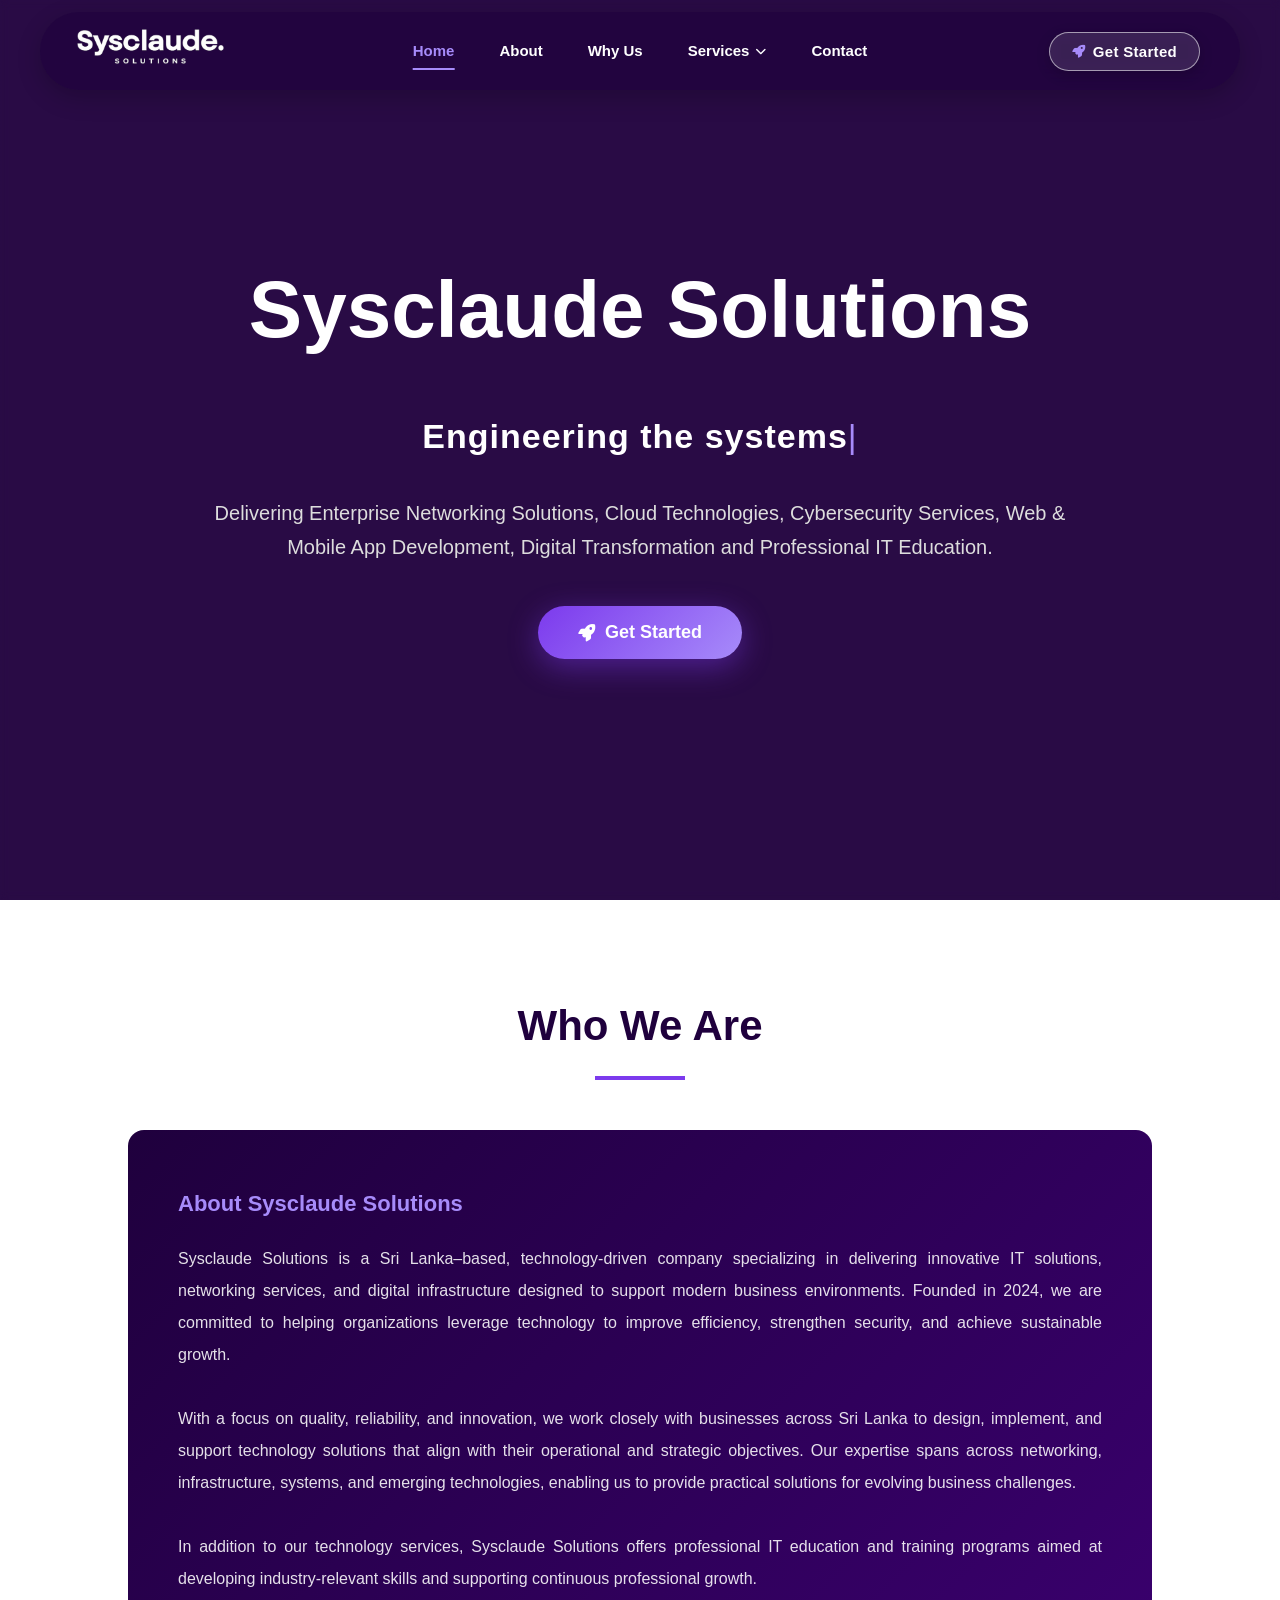
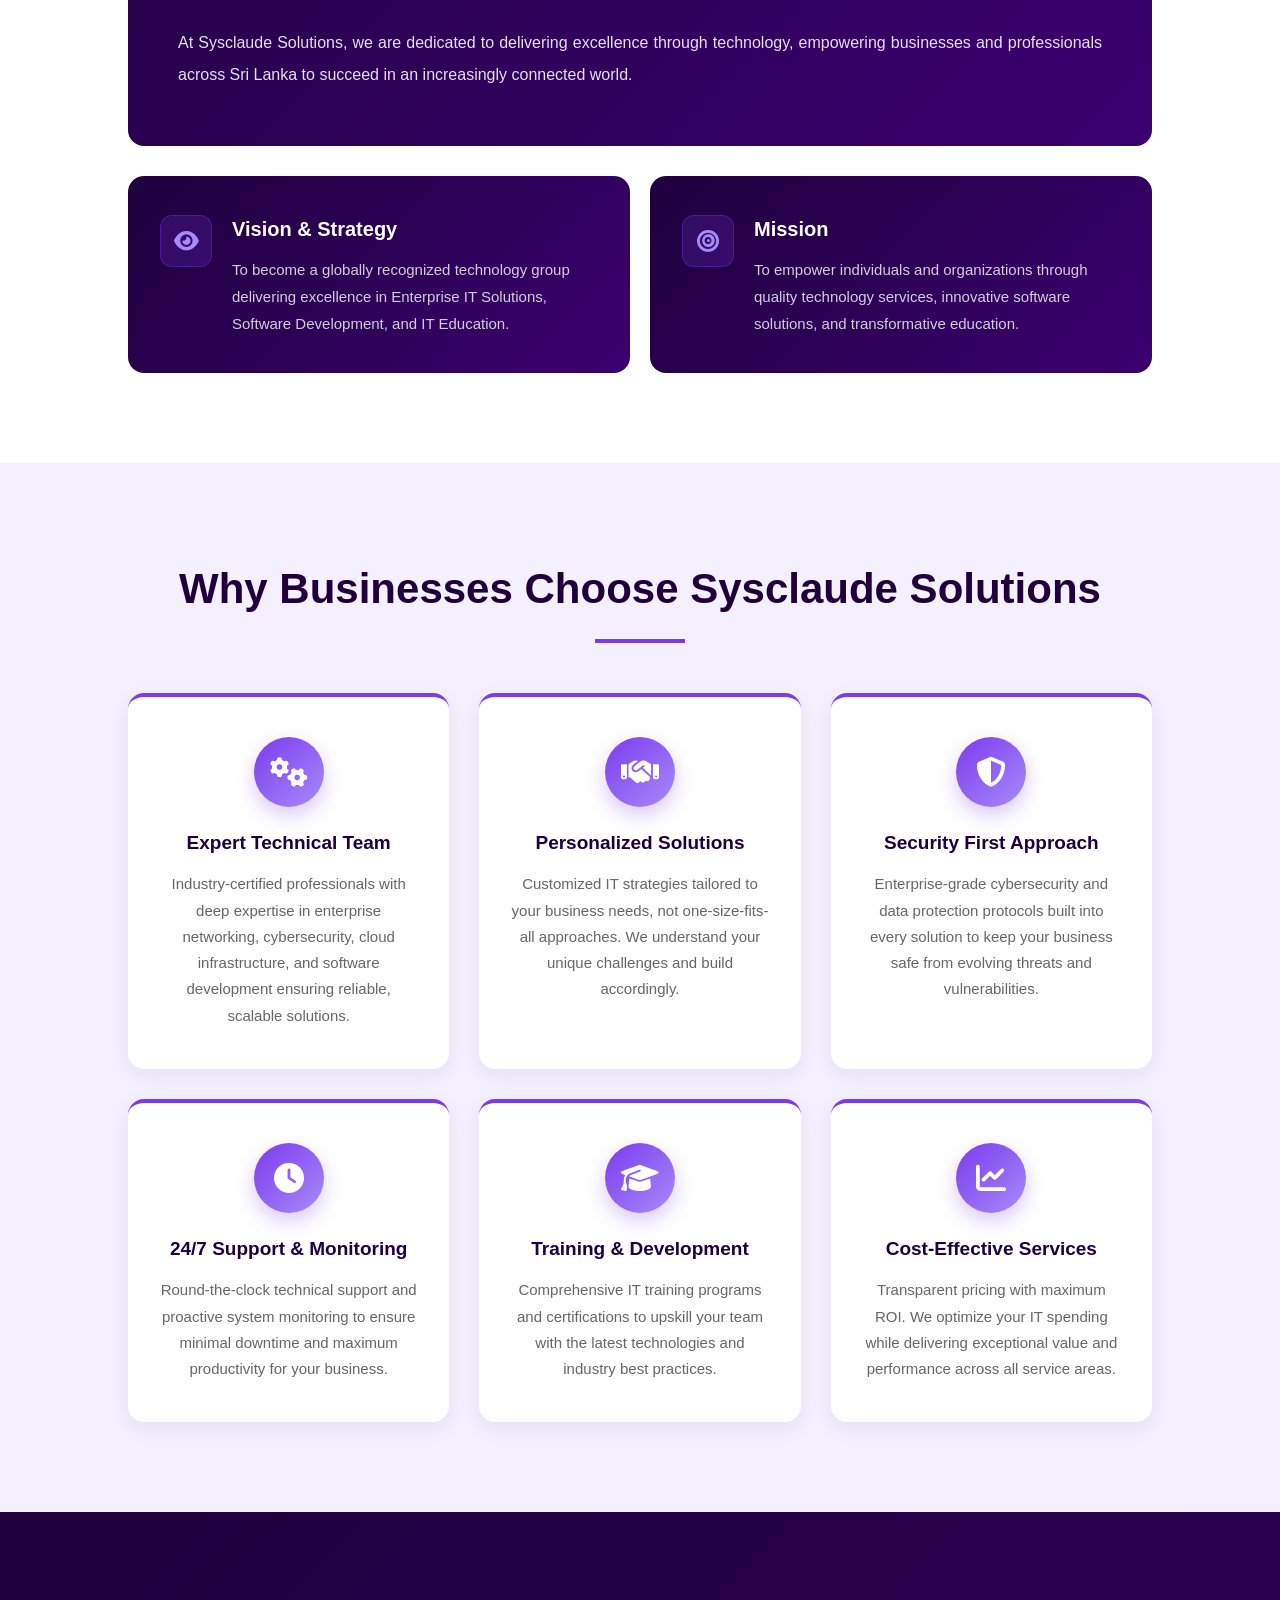
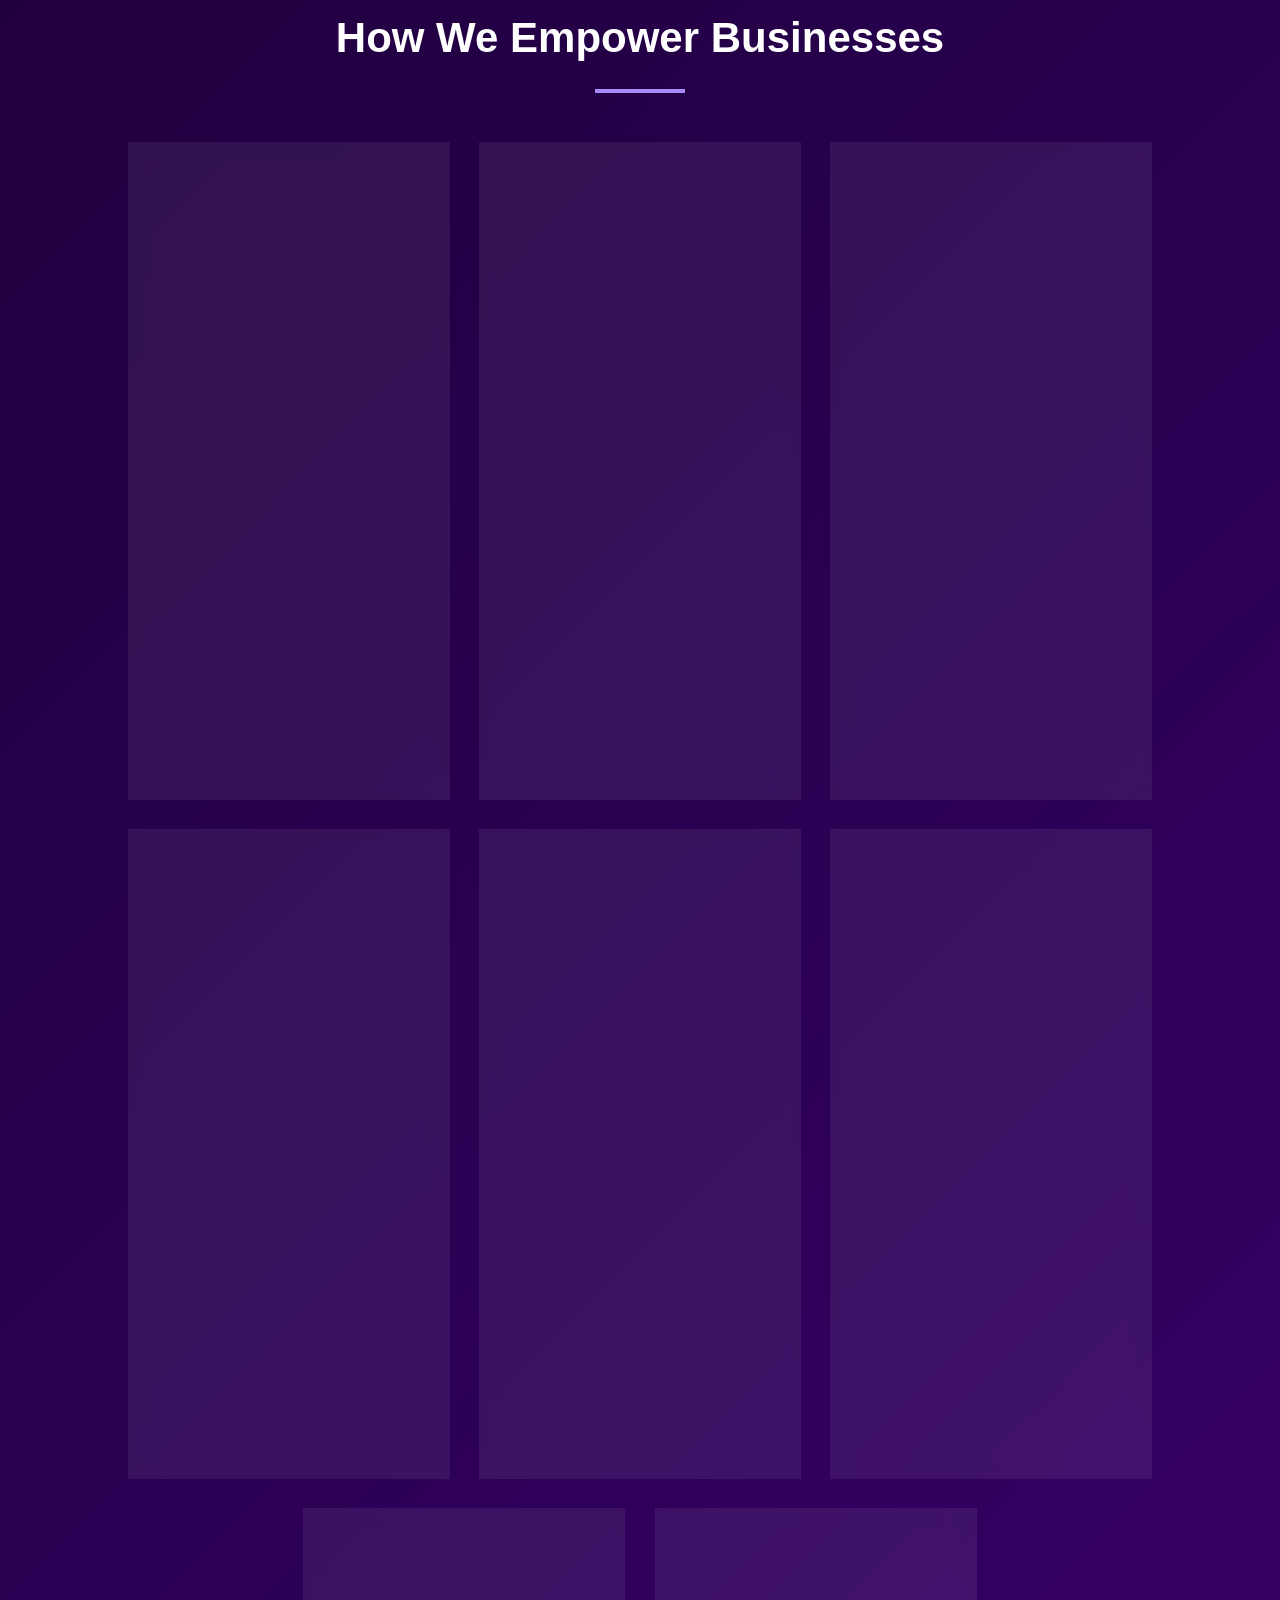
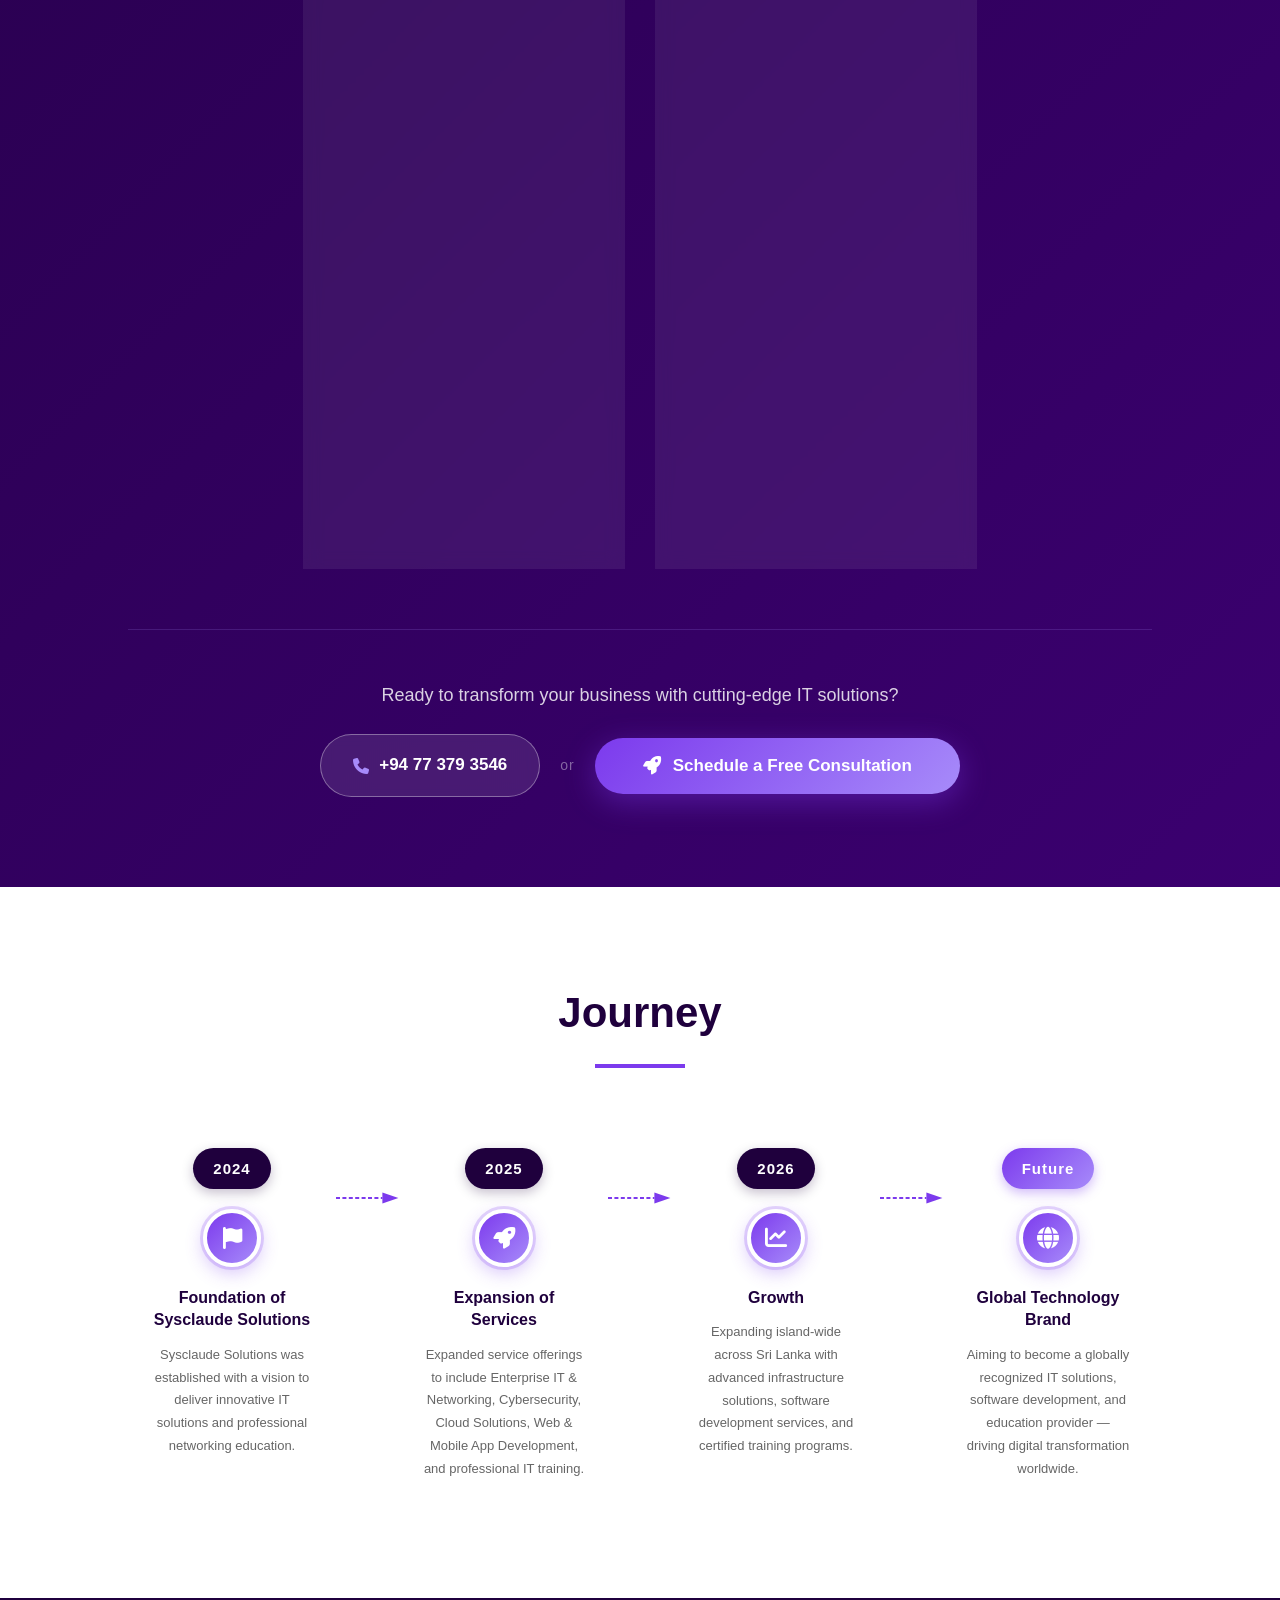
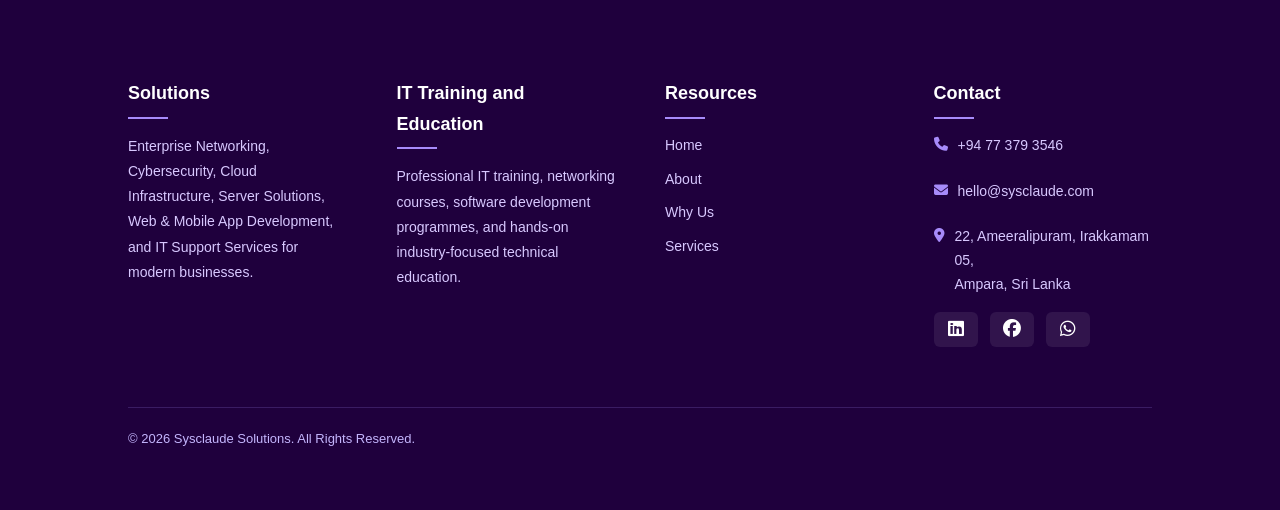
==== commit fbd2fd0d: "Add image banners to service cards + dashboard image upload - services.json: add optional image fiel" ====
--- a/index.html
+++ b/index.html
@@ -349,6 +349,23 @@
             const card = document.createElement("div");
             card.className = "service-card";
 
+            // Optional image banner at the top of the card. Shown only when the
+            // service has an "image" in services.json (managed from the dashboard).
+            // If it is empty, the card falls back to the icon-only design.
+            if (service.image) {
+                const imgWrap = document.createElement("div");
+                imgWrap.className = "service-image";
+                const img = document.createElement("img");
+                img.src = service.image;
+                img.alt = service.title || "";
+                img.loading = "lazy";
+                // If the image path is broken, hide the banner gracefully.
+                img.onerror = function () { imgWrap.style.display = "none"; };
+                imgWrap.appendChild(img);
+                card.appendChild(imgWrap);
+                card.classList.add("has-image");
+            }
+
             const iconWrap = document.createElement("div");
             iconWrap.className = "service-icon";
             const icon = document.createElement("i");
--- a/style.css
+++ b/style.css
@@ -571,11 +571,11 @@
 
 .about-vision-grid{
     display: grid;
-    grid-template-columns: 1fr 1fr;
+    grid-template-columns: 1fr;
     gap: 30px;
     max-width: 1300px;
     margin: 0 auto;
-    align-items: stretch;
+    align-items: start;
 }
 
 .about-left{
@@ -612,7 +612,7 @@
 
 .about-vision-right{
     display: flex;
-    flex-direction: column;
+    flex-direction: row;
     gap: 20px;
 }
 
@@ -691,6 +691,7 @@
         padding: 35px 28px;
     }
     .about-left p{ text-align: left; }
+    .about-vision-right{ flex-direction: column; }
     .about-vision-right .vision-box:nth-child(1),
     .about-vision-right .vision-box:nth-child(2){
         transform: translateY(30px);
@@ -825,6 +826,28 @@
 .service-card.show{
     opacity: 1;
     transform: translateY(0);
+}
+
+/* Image banner at the top of a service card (full-bleed, breaks out of the
+   card's 35px padding). Shown only on cards that have an image. */
+.service-image{
+    margin: -35px -35px 24px;
+    height: 168px;
+    overflow: hidden;
+    border-radius: 10px 10px 0 0;
+    background: linear-gradient(135deg, var(--brand-deep) 0%, var(--brand-mid) 100%);
+}
+
+.service-image img{
+    display: block;
+    width: 100%;
+    height: 100%;
+    object-fit: cover;
+    transition: transform 0.4s ease;
+}
+
+.service-card:hover .service-image img{
+    transform: scale(1.06);
 }
 
 .service-card:nth-child(1){ transition-delay: 0.05s; }
@@ -1570,6 +1593,12 @@
         max-width: 100%;
         min-width: unset;
         padding: 25px;
+    }
+
+    /* Match the banner's full-bleed margins to the mobile card padding (25px) */
+    .service-image{
+        margin: -25px -25px 20px;
+        height: 150px;
     }
 
     .service-card h3{ font-size: 18px; }
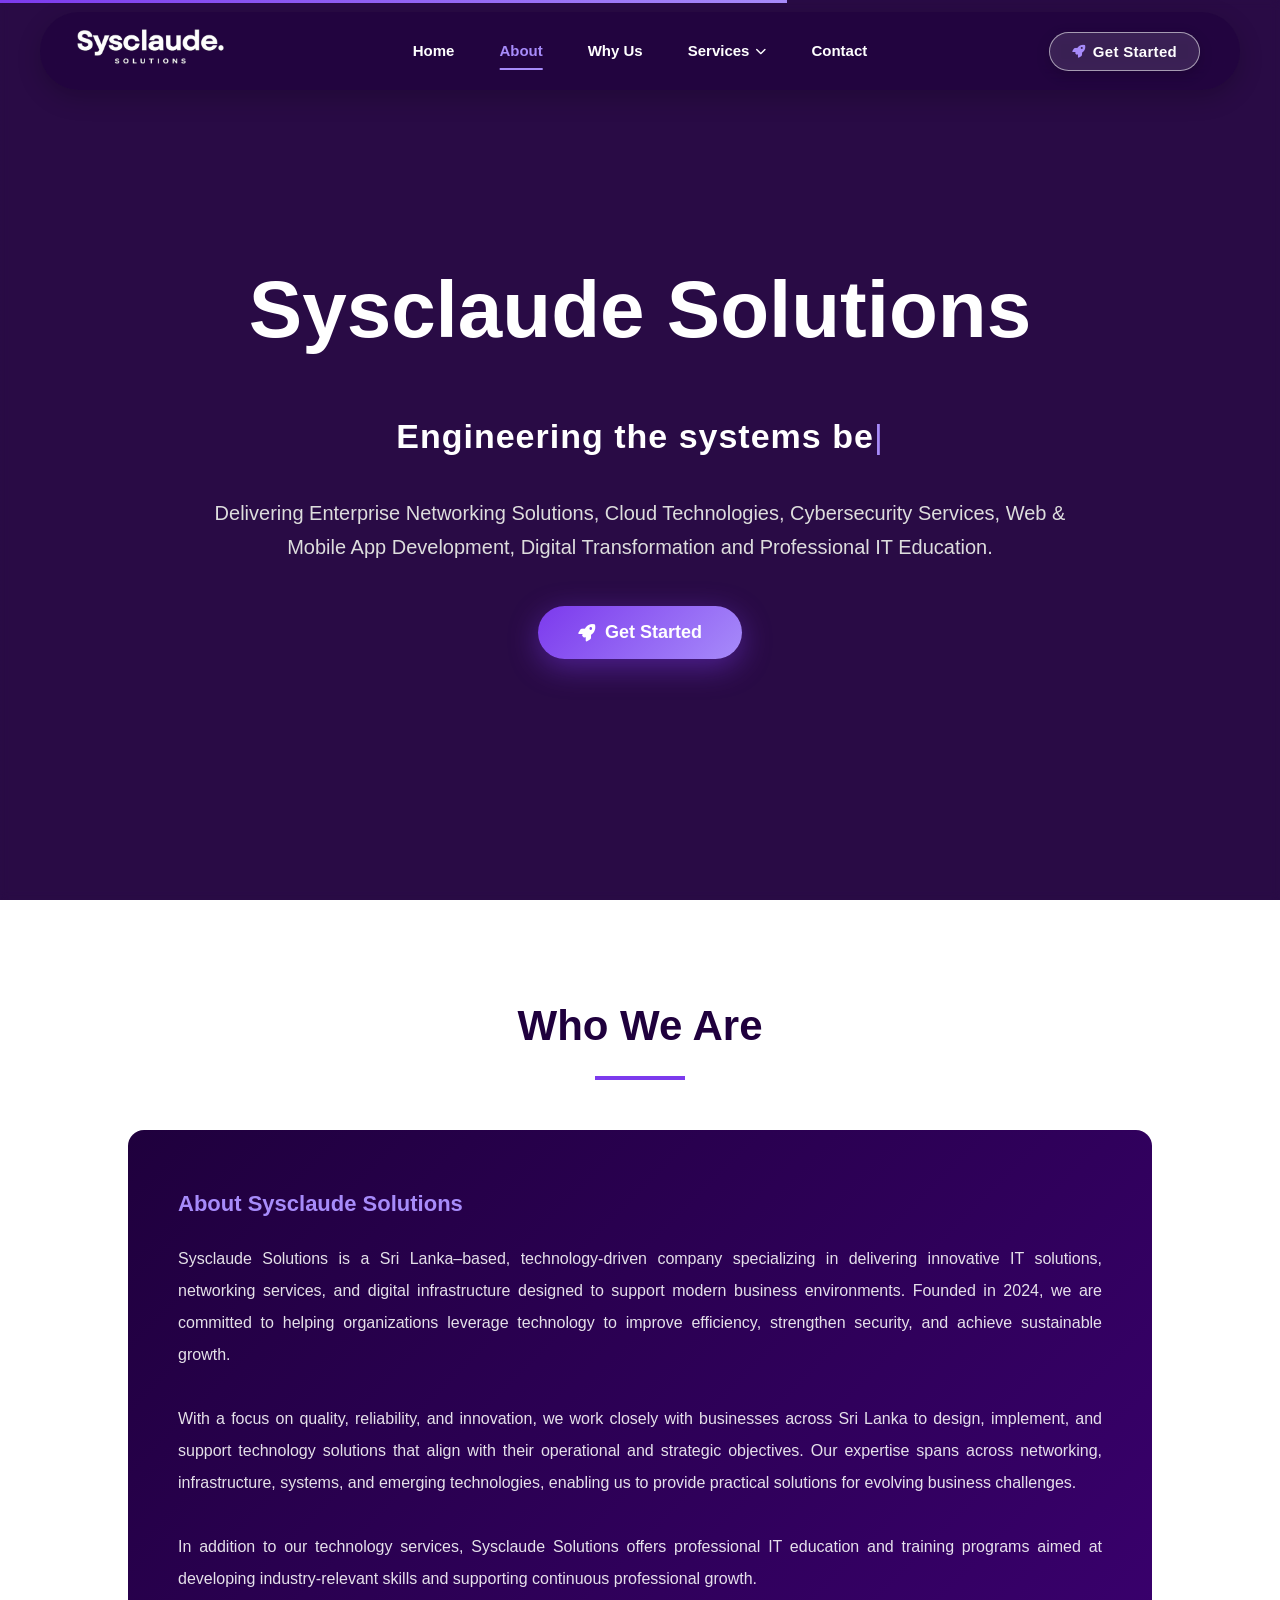
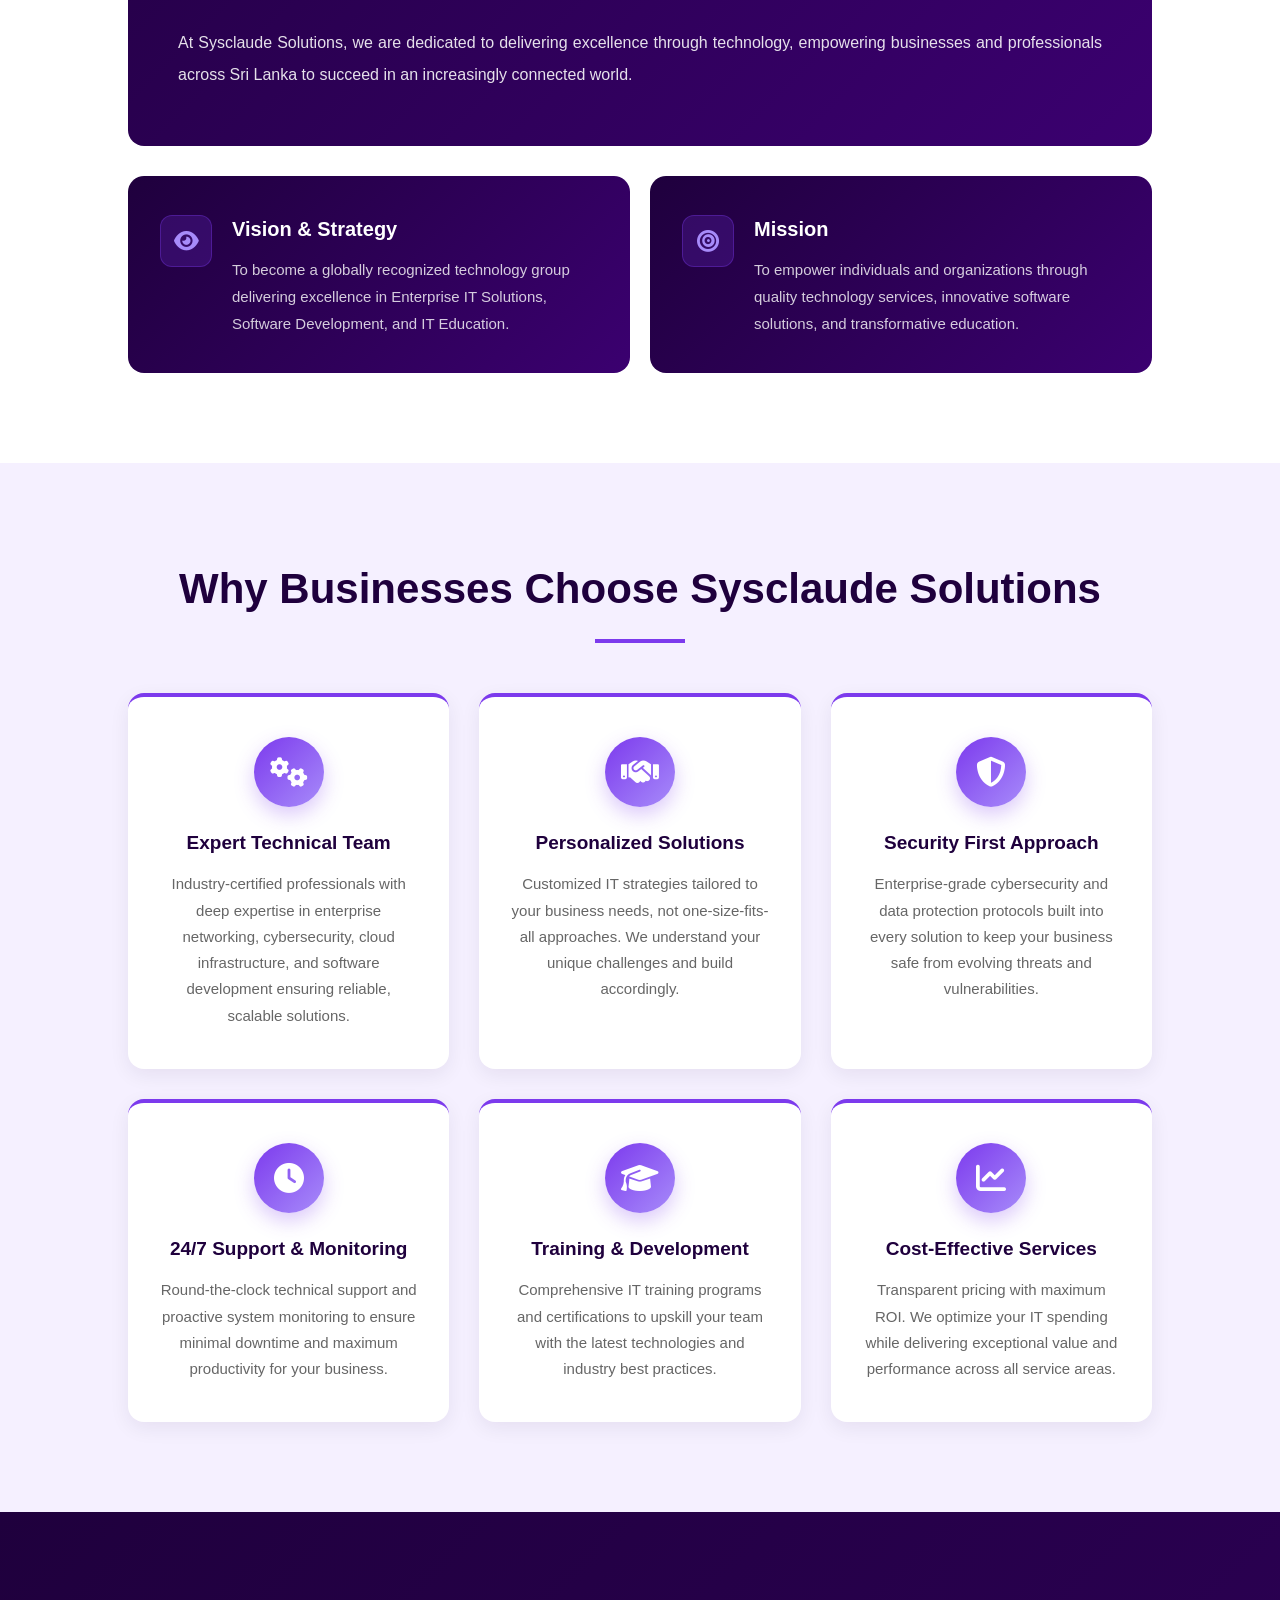
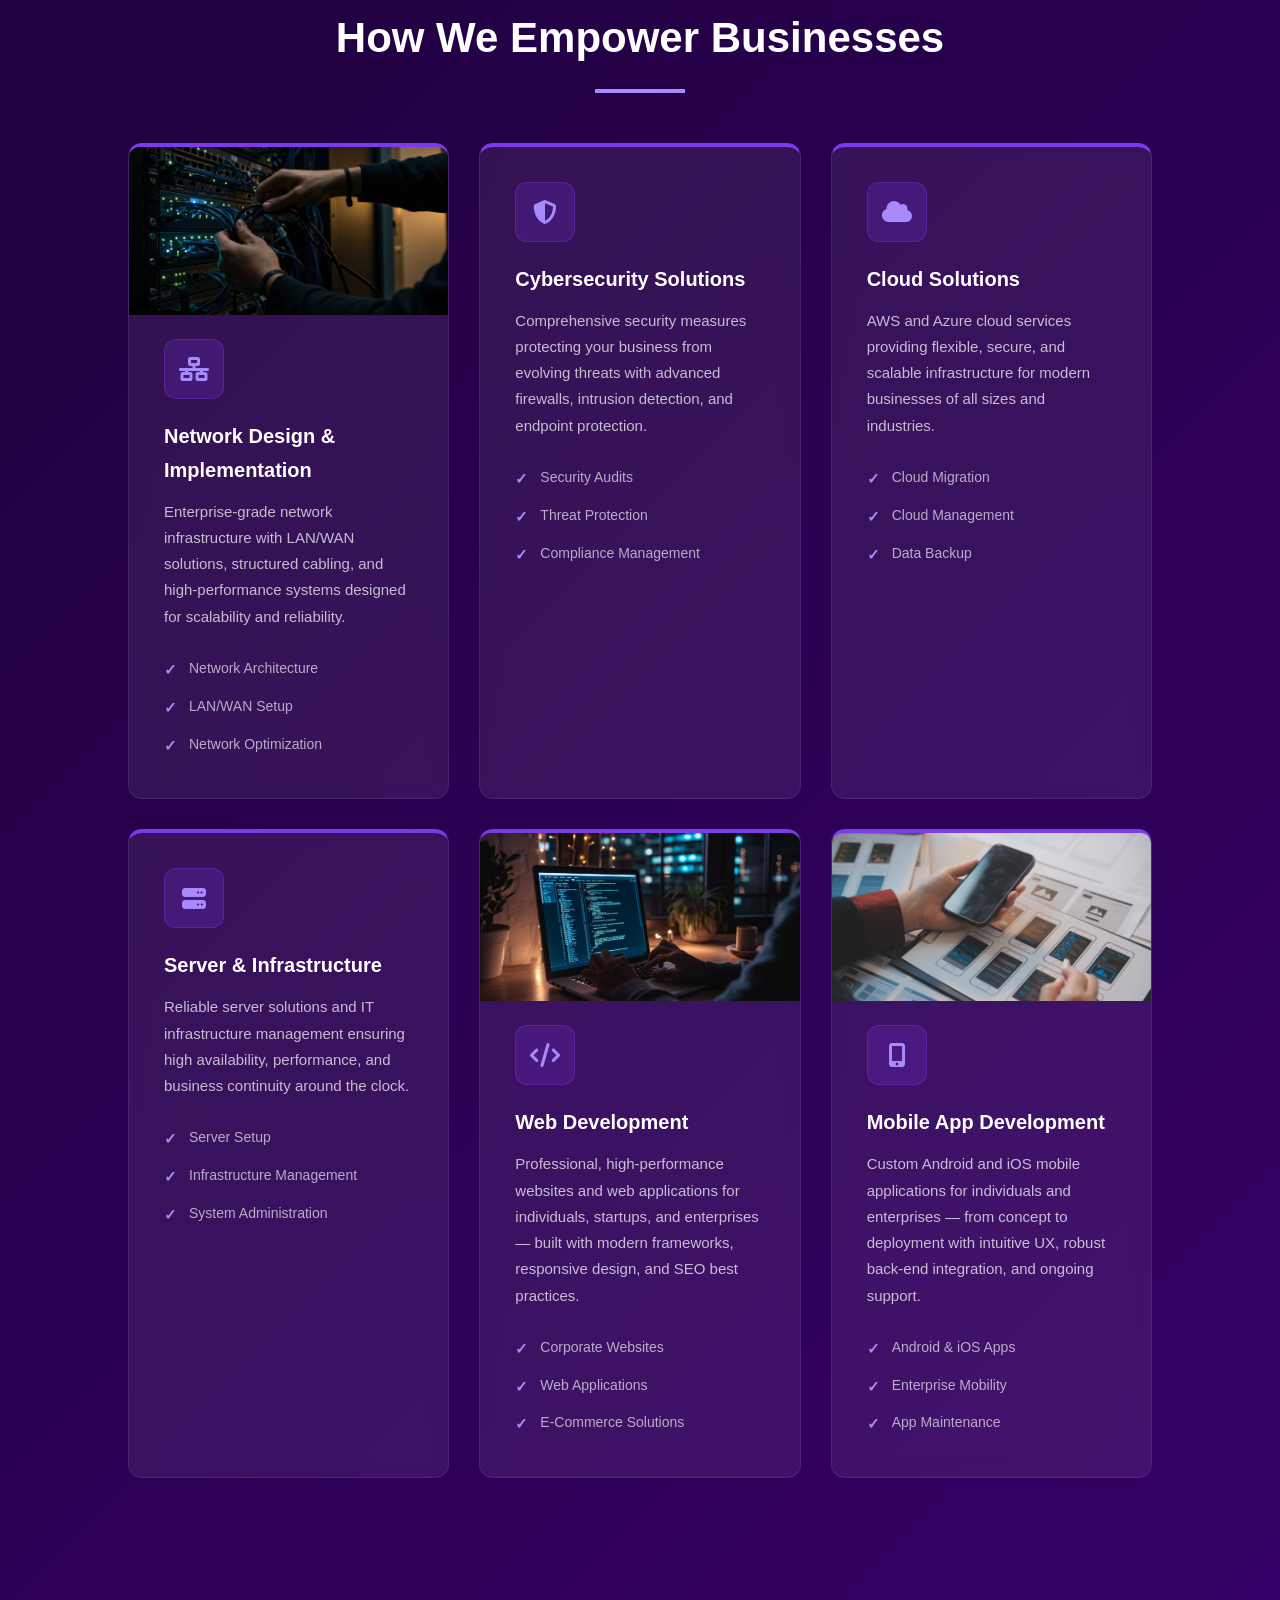
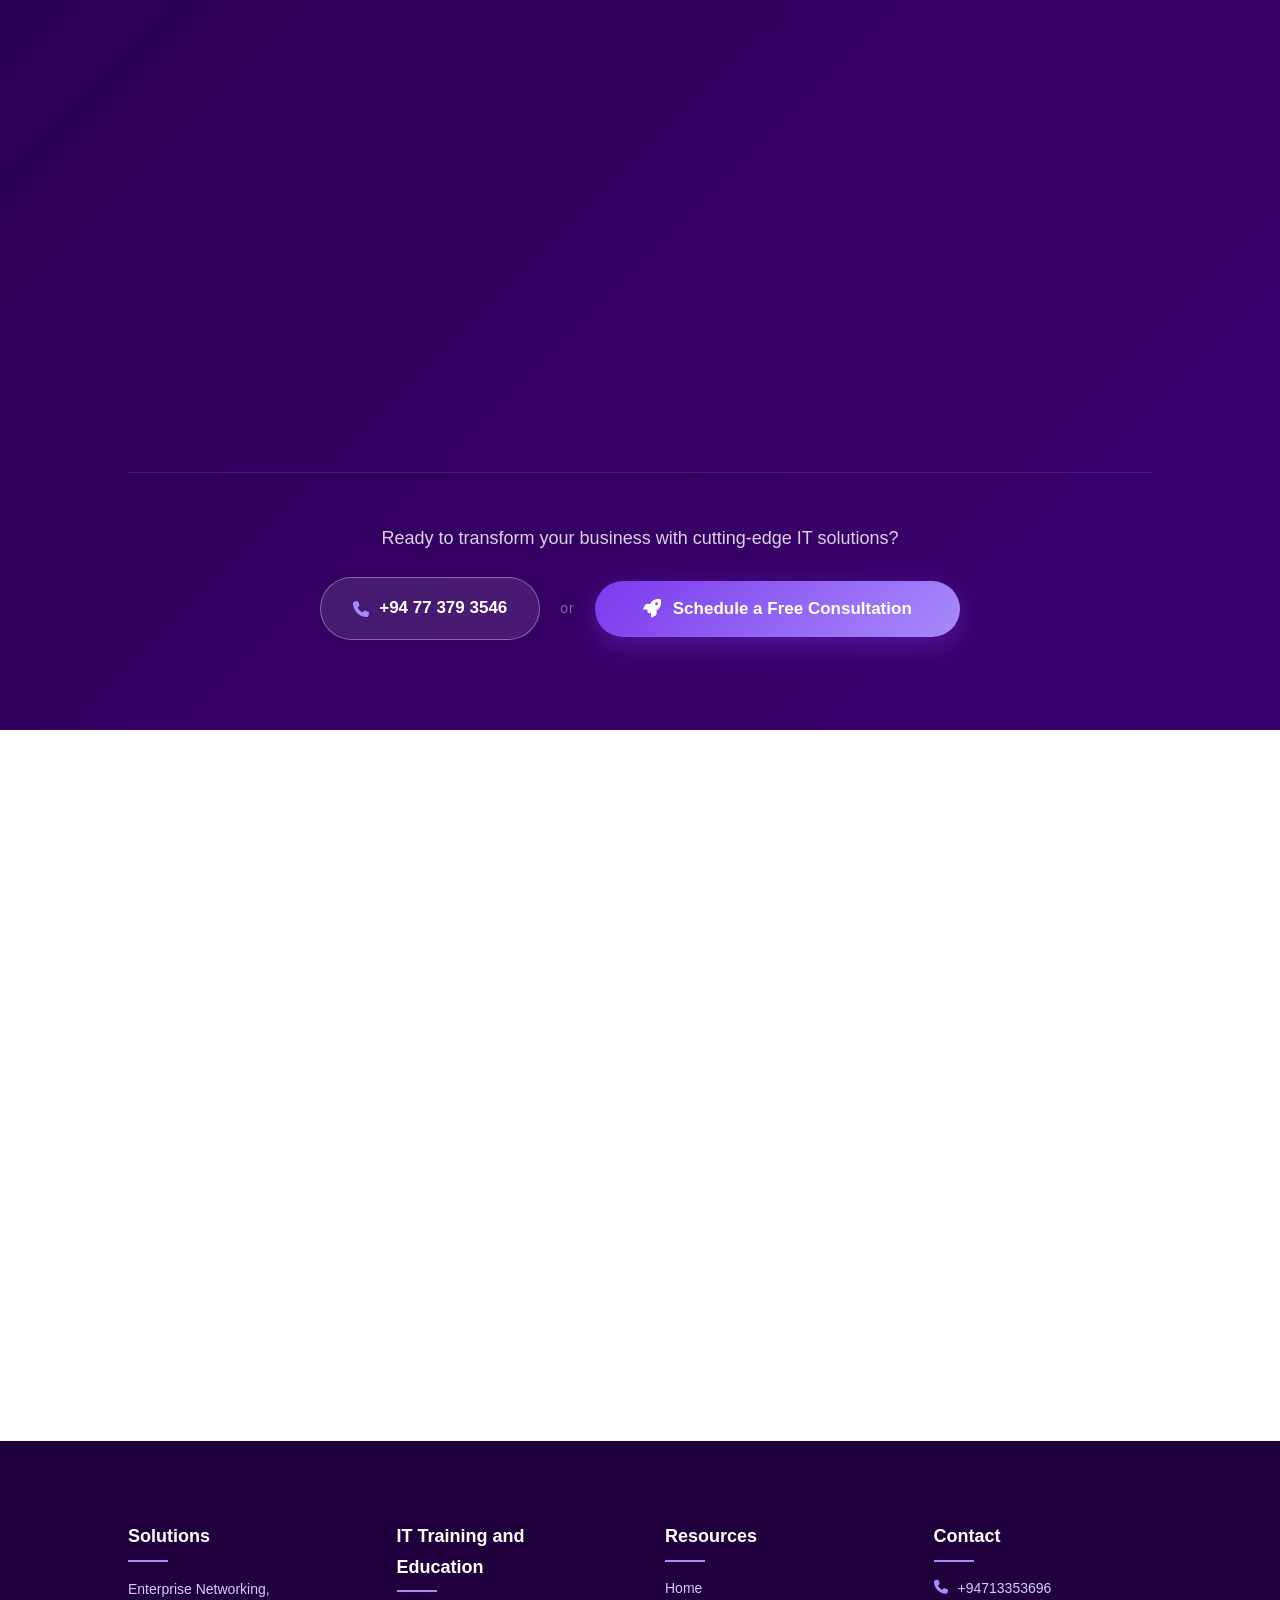
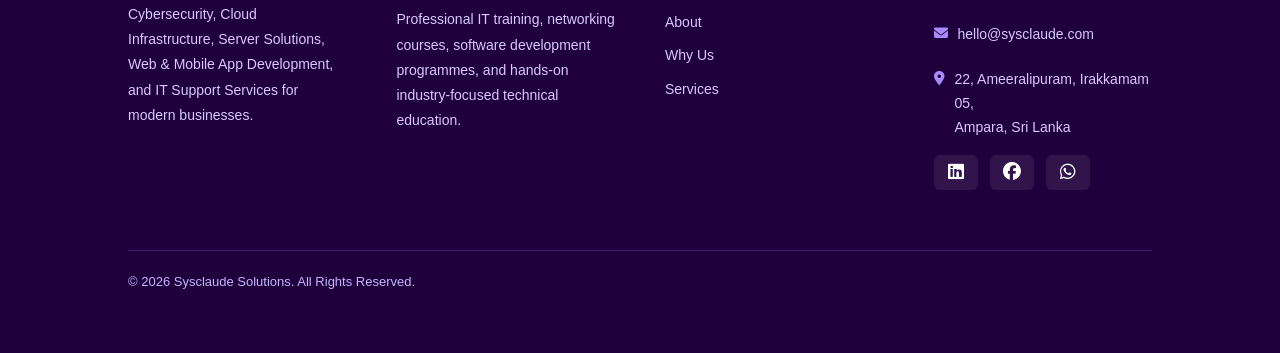
==== commit 8e928632: "Update contact phone number in index.html" ====
--- a/index.html
+++ b/index.html
@@ -941,7 +941,7 @@
 
                 <div class="contact-item">
                     <i class="fas fa-phone"></i>
-                    <a href="tel:+94773793546">+94 77 379 3546</a>
+                    <a href="tel:+94773793546">+94713353696 </a>
                 </div>
 
                 <div class="contact-item">
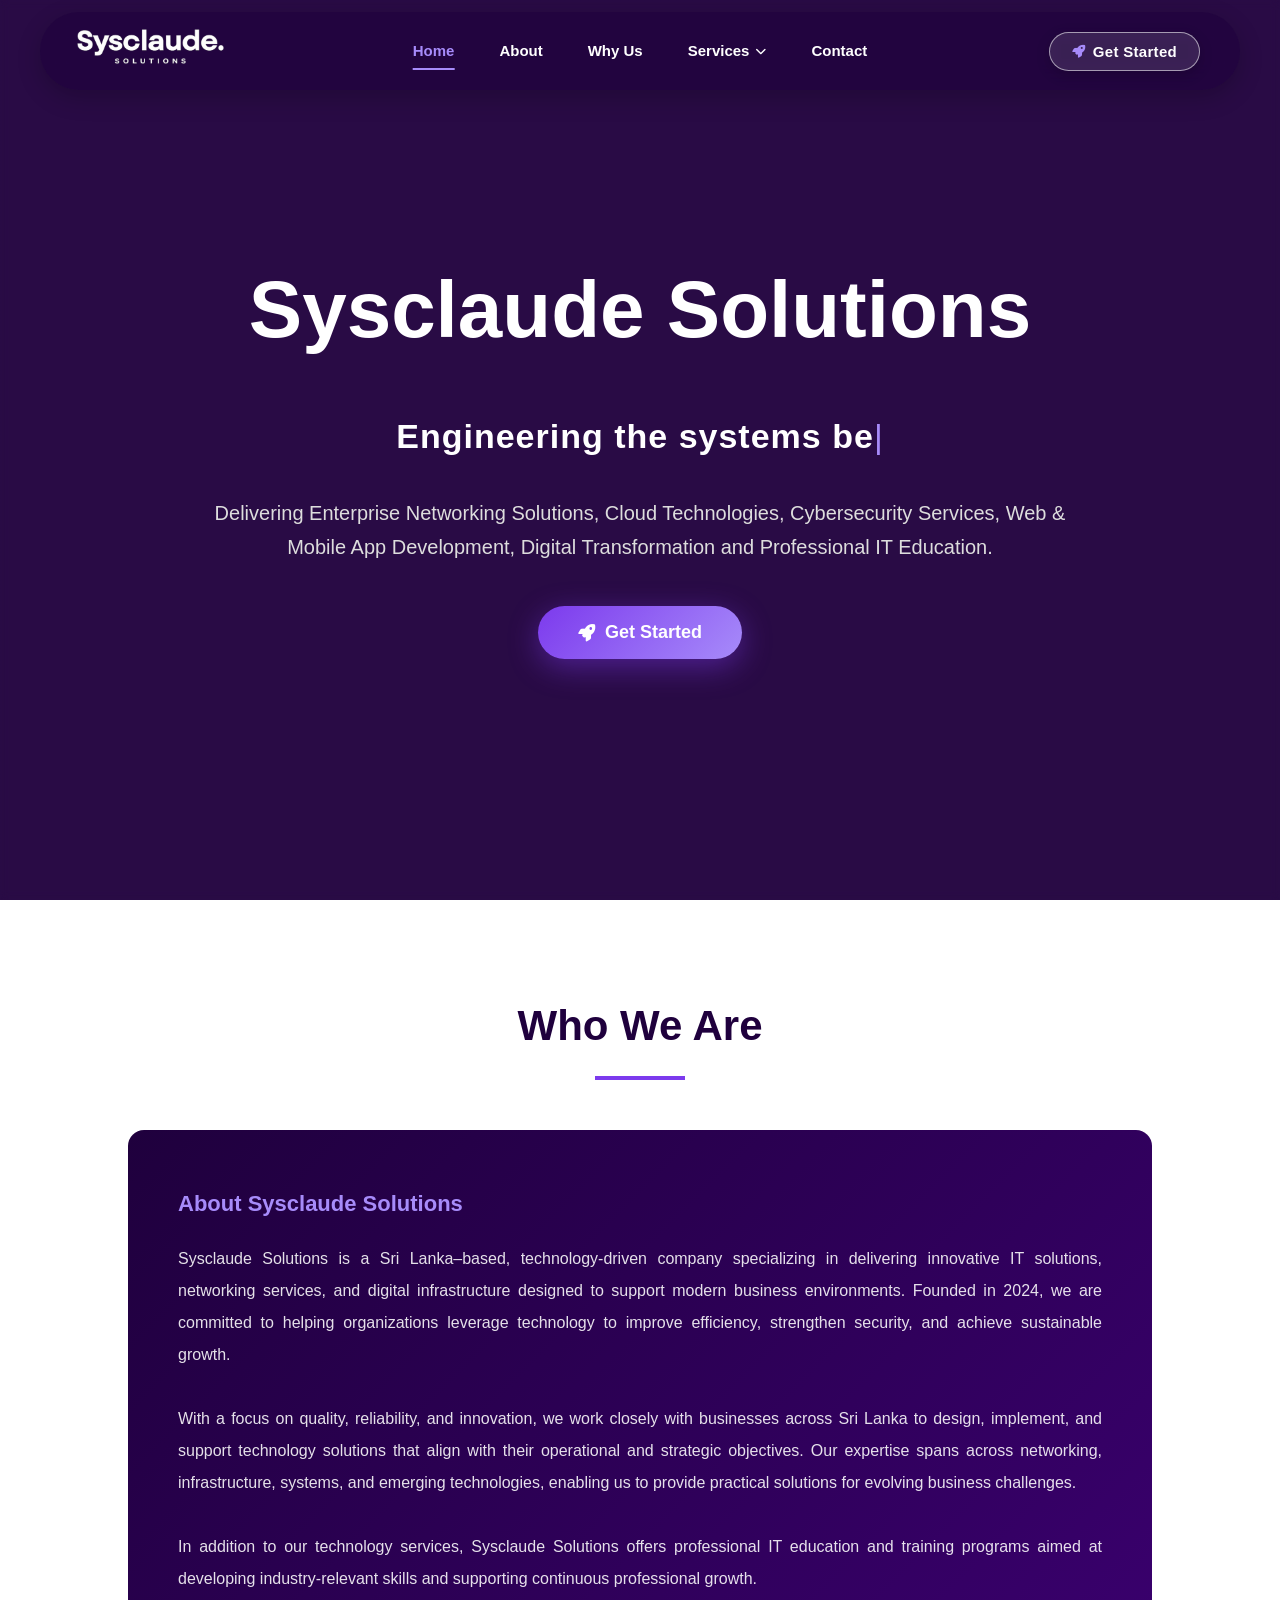
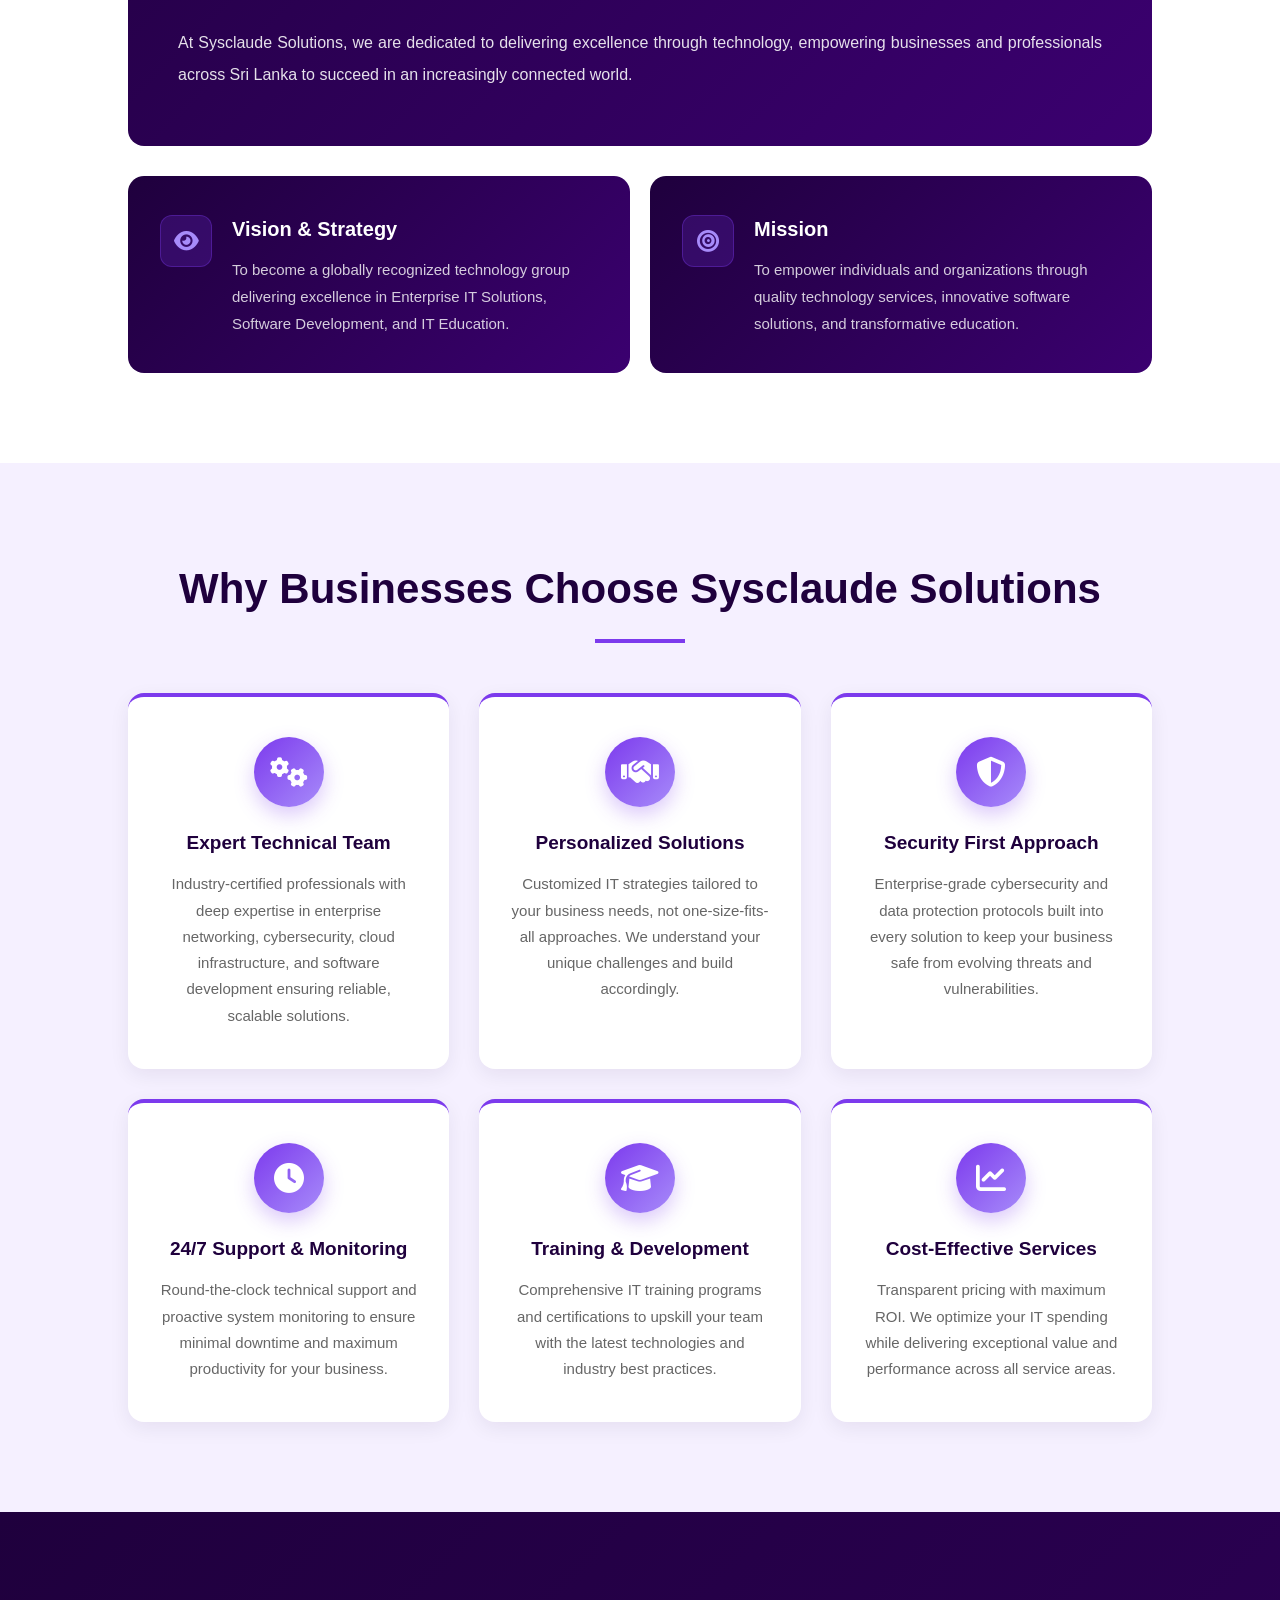
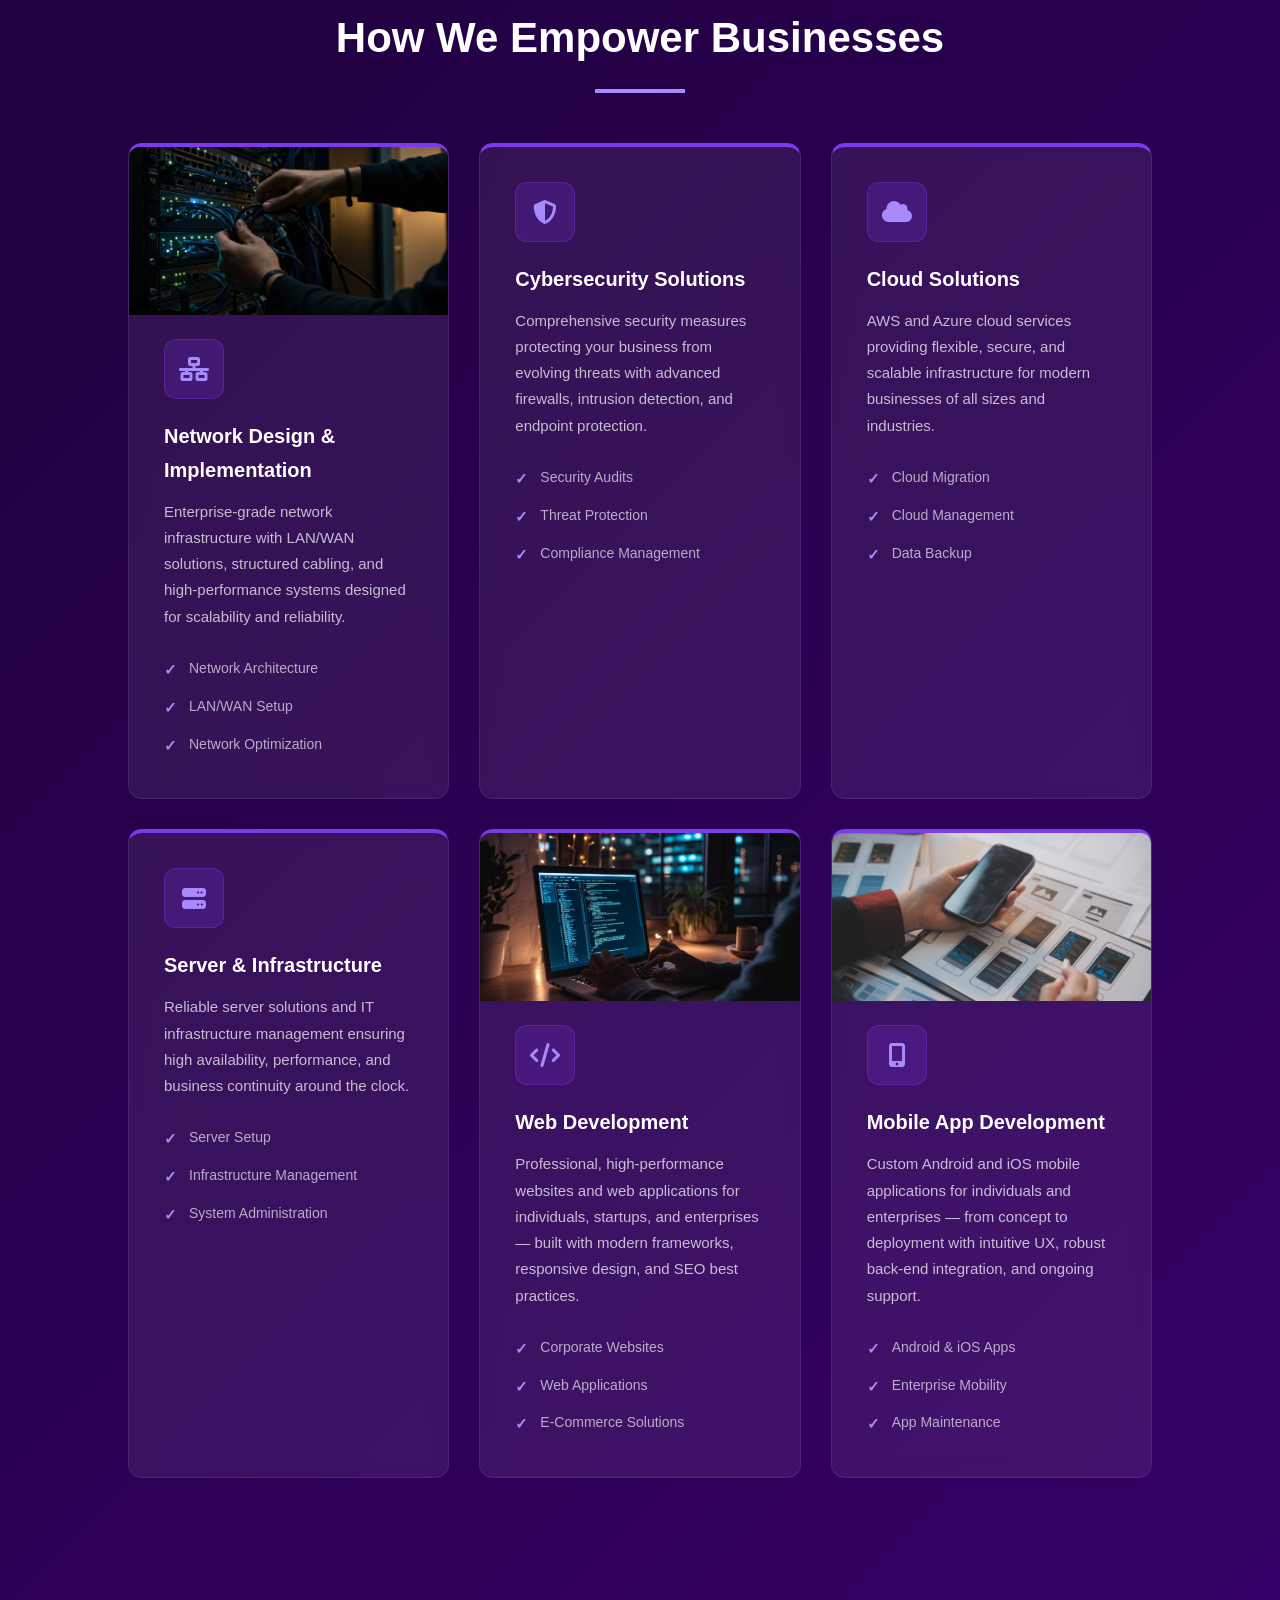
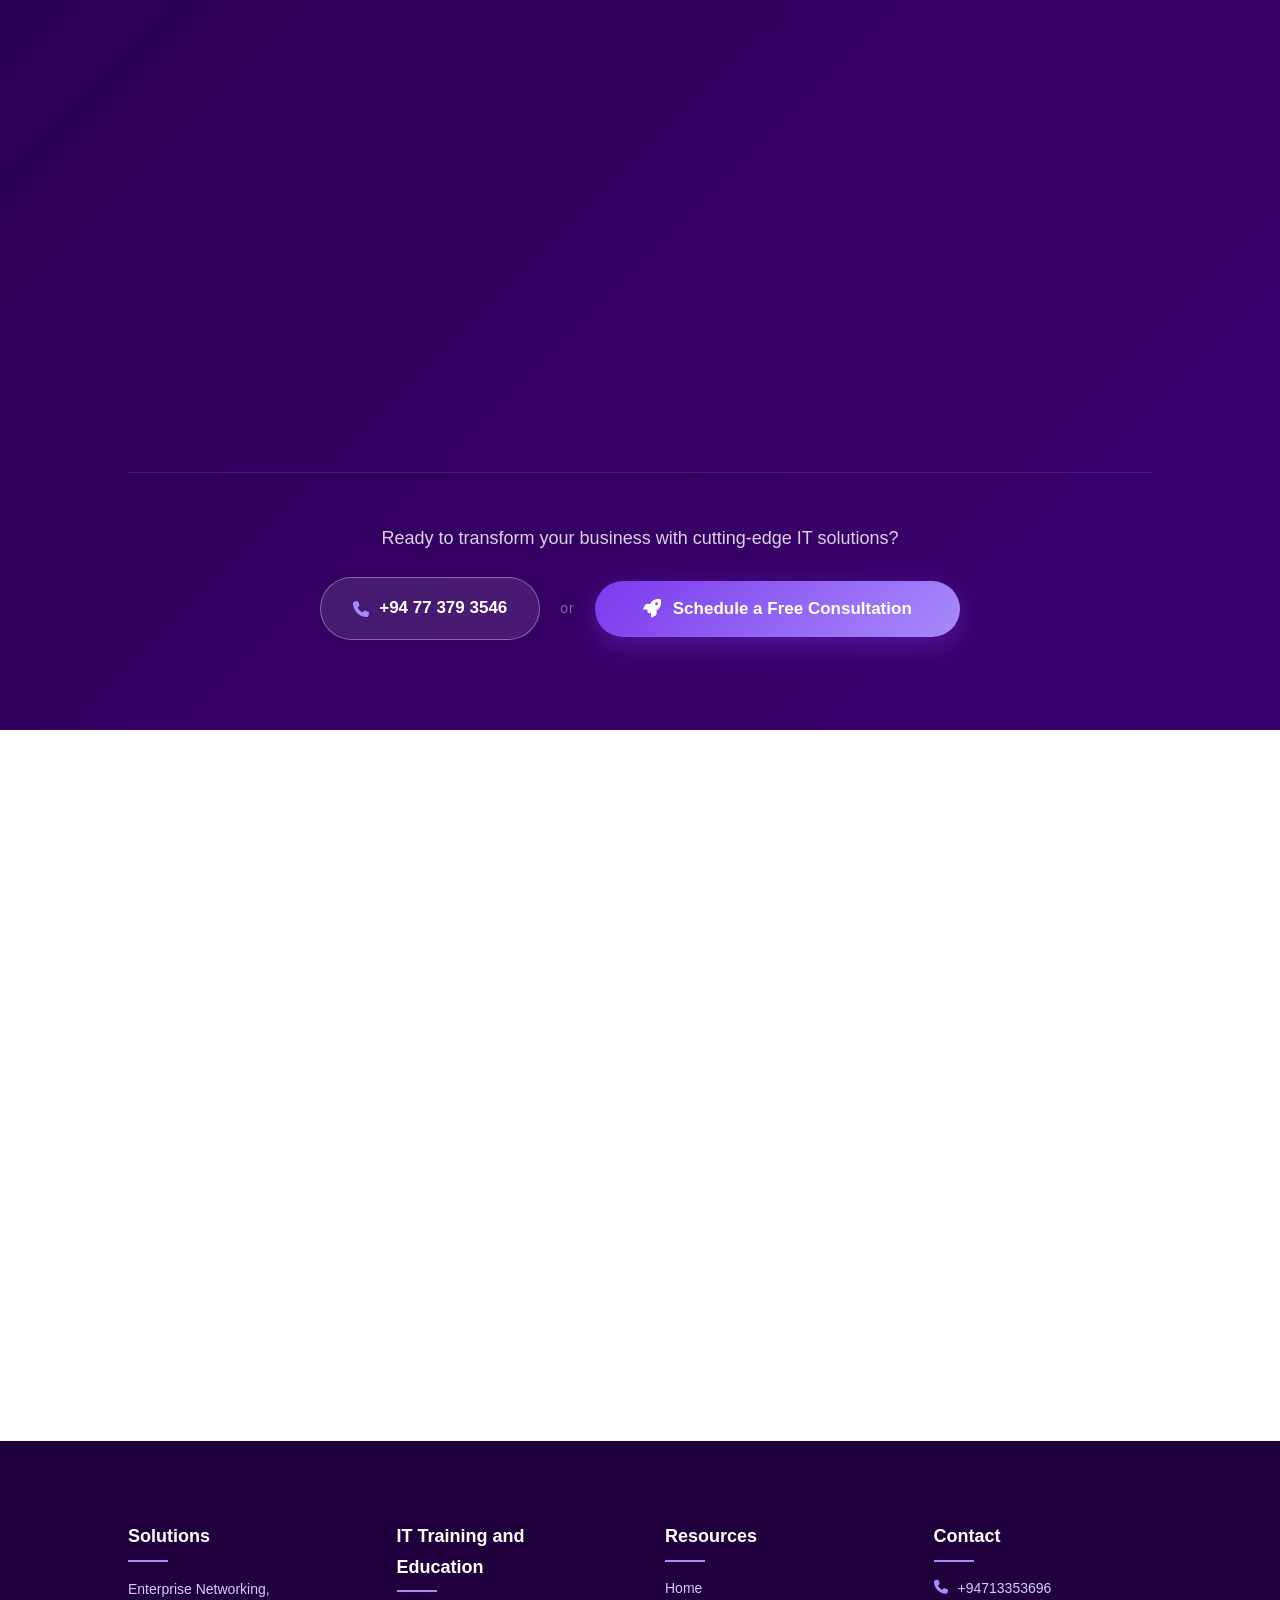
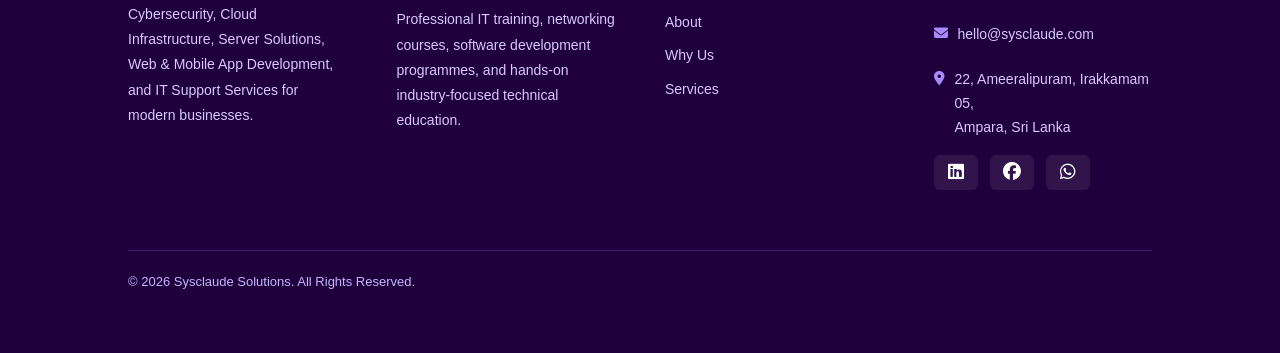
==== commit b55a0714: "Fix phone number link in contact section" ====
--- a/index.html
+++ b/index.html
@@ -941,7 +941,7 @@
 
                 <div class="contact-item">
                     <i class="fas fa-phone"></i>
-                    <a href="tel:+94773793546">+94713353696 </a>
+                    <a href="tel:+94713353696">+94713353696 </a>
                 </div>
 
                 <div class="contact-item">
